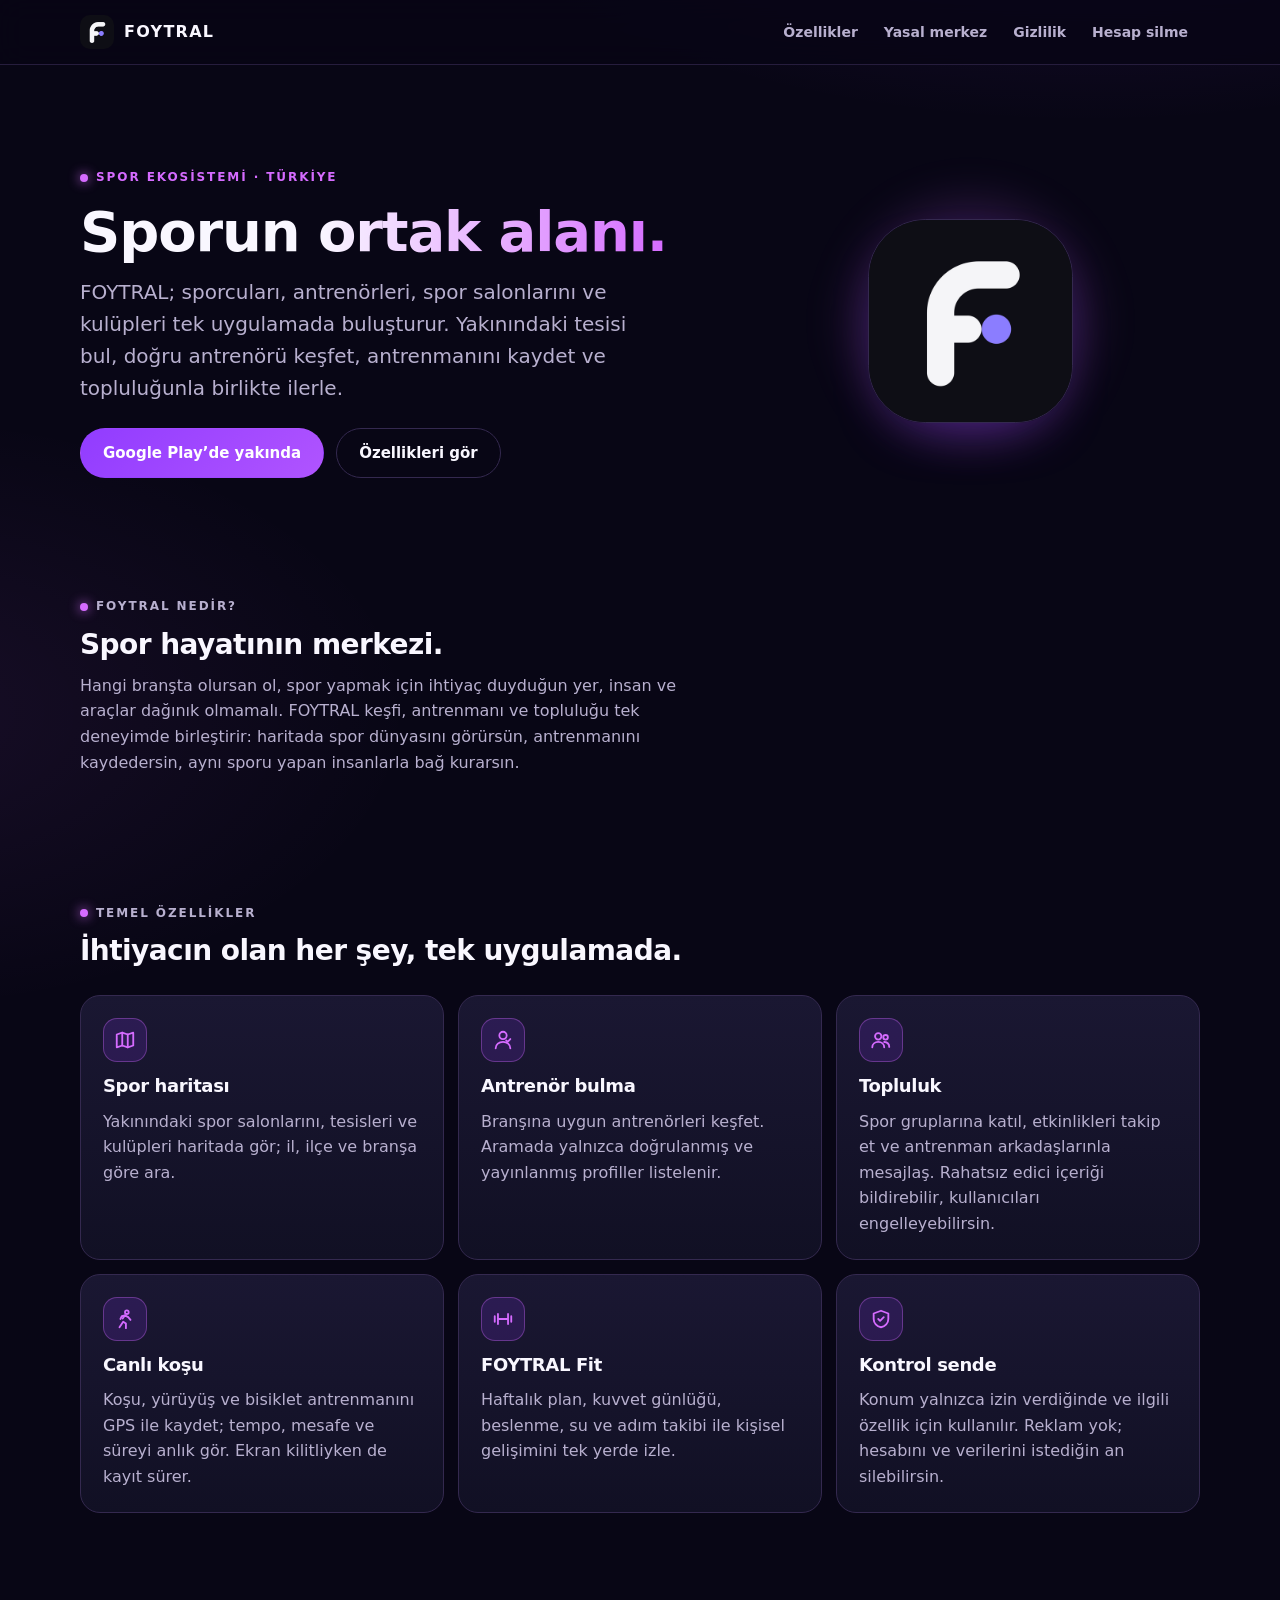
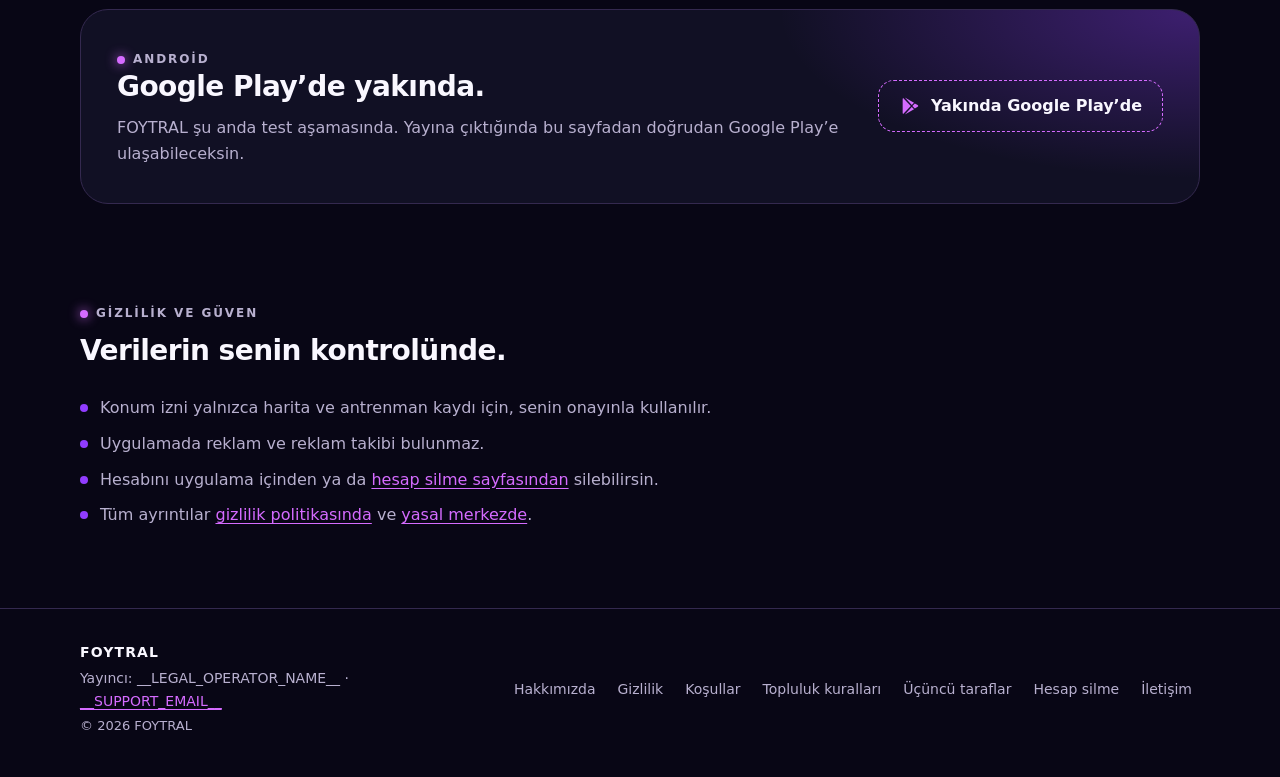
==== index.html @ 29a7f644 "Yeniden tasarim: ortak site.css (FOYTRAL paleti), tanitim ana sayfasi, 8 yasal sayfa yeni kabukta (i" ====
<!doctype html>
<html lang="tr">
<head>
<meta charset="utf-8">
<meta name="viewport" content="width=device-width,initial-scale=1">
<meta name="color-scheme" content="dark">
<meta name="theme-color" content="#080615">
<title>FOYTRAL · Sporun ortak alanı</title>
<meta name="description" content="FOYTRAL; spor salonlarını, antrenörleri, toplulukları ve antrenman takibini tek uygulamada buluşturan spor platformu. Google Play’de yakında.">
<link rel="icon" type="image/png" sizes="32x32" href="assets/favicon-32.png">
<link rel="icon" type="image/png" sizes="64x64" href="assets/favicon-64.png">
<link rel="apple-touch-icon" href="assets/apple-touch-icon.png">
<link rel="stylesheet" href="assets/site.css">
<meta property="og:title" content="FOYTRAL · Sporun ortak alanı">
<meta property="og:description" content="Salonunu bul, antrenörünü keşfet, topluluğunla birlikte ilerle.">
<meta property="og:image" content="assets/icon-512.png">
</head>
<body>
<a class="skip-link" href="#icerik">İçeriğe geç</a>
<header class="site-header">
  <div class="container">
    <a class="brand" href="index.html" aria-label="FOYTRAL ana sayfa"><img src="assets/icon-512.png" alt="" width="34" height="34">FOYTRAL</a>
    <nav class="site-nav" aria-label="Ana menü">
      <a class="nav-optional" href="index.html#ozellikler">Özellikler</a>
      <a href="public-legal/index.html">Yasal merkez</a>
      <a class="nav-optional" href="public-legal/privacy.html">Gizlilik</a>
      <a href="public-legal/delete-account.html">Hesap silme</a>
    </nav>
  </div>
</header>
<main id="icerik">
  <section class="hero">
    <div class="container hero-grid">
      <div>
        <p class="eyebrow reveal">Spor ekosistemi · Türkiye</p>
        <h1 class="reveal reveal-2">Sporun <span class="grad">ortak alanı.</span></h1>
        <p class="lead reveal reveal-2">FOYTRAL; sporcuları, antrenörleri, spor salonlarını ve kulüpleri tek uygulamada buluşturur. Yakınındaki tesisi bul, doğru antrenörü keşfet, antrenmanını kaydet ve topluluğunla birlikte ilerle.</p>
        <div class="hero-actions reveal reveal-3">
          <a class="btn btn-primary" href="#google-play">Google Play’de yakında</a>
          <a class="btn btn-ghost" href="#ozellikler">Özellikleri gör</a>
        </div>
      </div>
      <div class="hero-art" aria-hidden="true">
        <img src="assets/icon-512.png" alt="" width="512" height="512">
      </div>
    </div>
  </section>

  <section class="section" id="nedir" aria-labelledby="nedir-title">
    <div class="container"><div class="section-head">
      <p class="eyebrow">FOYTRAL nedir?</p>
      <h2 id="nedir-title">Spor hayatının merkezi.</h2>
      <p>Hangi branşta olursan ol, spor yapmak için ihtiyaç duyduğun yer, insan ve araçlar dağınık olmamalı. FOYTRAL keşfi, antrenmanı ve topluluğu tek deneyimde birleştirir: haritada spor dünyasını görürsün, antrenmanını kaydedersin, aynı sporu yapan insanlarla bağ kurarsın.</p>
    </div></div>
  </section>

  <section class="section" id="ozellikler" aria-labelledby="ozellikler-title">
    <div class="container">
      <div class="section-head">
        <p class="eyebrow">Temel özellikler</p>
        <h2 id="ozellikler-title">İhtiyacın olan her şey, tek uygulamada.</h2>
      </div>
      <div class="feature-grid">
      <article class="feature">
        <div class="feature-icon"><svg viewBox="0 0 24 24" fill="none" stroke="currentColor" stroke-width="2" stroke-linecap="round" stroke-linejoin="round" aria-hidden="true"><path d="M9 4 3 6v14l6-2 6 2 6-2V4l-6 2-6-2Z"/><path d="M9 4v14M15 6v14"/></svg></div>
        <h3>Spor haritası</h3>
        <p>Yakınındaki spor salonlarını, tesisleri ve kulüpleri haritada gör; il, ilçe ve branşa göre ara.</p>
      </article>
      <article class="feature">
        <div class="feature-icon"><svg viewBox="0 0 24 24" fill="none" stroke="currentColor" stroke-width="2" stroke-linecap="round" stroke-linejoin="round" aria-hidden="true"><circle cx="12" cy="7" r="4"/><path d="M4 21c0-4 3.6-7 8-7s8 3 8 7"/><path d="m15.5 12.5 1.5 1.5 3-3"/></svg></div>
        <h3>Antrenör bulma</h3>
        <p>Branşına uygun antrenörleri keşfet. Aramada yalnızca doğrulanmış ve yayınlanmış profiller listelenir.</p>
      </article>
      <article class="feature">
        <div class="feature-icon"><svg viewBox="0 0 24 24" fill="none" stroke="currentColor" stroke-width="2" stroke-linecap="round" stroke-linejoin="round" aria-hidden="true"><circle cx="9" cy="8" r="3.5"/><circle cx="17" cy="9" r="2.5"/><path d="M2.5 20c0-3.6 2.9-6 6.5-6s6.5 2.4 6.5 6"/><path d="M15.5 14.2c3 .2 5.5 2.2 5.5 5.3"/></svg></div>
        <h3>Topluluk</h3>
        <p>Spor gruplarına katıl, etkinlikleri takip et ve antrenman arkadaşlarınla mesajlaş. Rahatsız edici içeriği bildirebilir, kullanıcıları engelleyebilirsin.</p>
      </article>
      <article class="feature">
        <div class="feature-icon"><svg viewBox="0 0 24 24" fill="none" stroke="currentColor" stroke-width="2" stroke-linecap="round" stroke-linejoin="round" aria-hidden="true"><circle cx="14" cy="4.5" r="2"/><path d="m6 21 4-6 3 2v5"/><path d="M9.5 11.5 12 8l3.5 2 2.5 3"/><path d="m12 8-3.5 1L7 12"/></svg></div>
        <h3>Canlı koşu</h3>
        <p>Koşu, yürüyüş ve bisiklet antrenmanını GPS ile kaydet; tempo, mesafe ve süreyi anlık gör. Ekran kilitliyken de kayıt sürer.</p>
      </article>
      <article class="feature">
        <div class="feature-icon"><svg viewBox="0 0 24 24" fill="none" stroke="currentColor" stroke-width="2" stroke-linecap="round" stroke-linejoin="round" aria-hidden="true"><path d="M6.5 6.5v11M17.5 6.5v11M3 9v6M21 9v6M6.5 12h11"/></svg></div>
        <h3>FOYTRAL Fit</h3>
        <p>Haftalık plan, kuvvet günlüğü, beslenme, su ve adım takibi ile kişisel gelişimini tek yerde izle.</p>
      </article>
      <article class="feature">
        <div class="feature-icon"><svg viewBox="0 0 24 24" fill="none" stroke="currentColor" stroke-width="2" stroke-linecap="round" stroke-linejoin="round" aria-hidden="true"><path d="M12 3 4 6v6c0 4.5 3.4 8.3 8 9 4.6-.7 8-4.5 8-9V6l-8-3Z"/><path d="m9 12 2 2 4-4"/></svg></div>
        <h3>Kontrol sende</h3>
        <p>Konum yalnızca izin verdiğinde ve ilgili özellik için kullanılır. Reklam yok; hesabını ve verilerini istediğin an silebilirsin.</p>
      </article>
      </div>
    </div>
  </section>

  <section class="section" id="google-play" aria-labelledby="play-title">
    <div class="container">
      <div class="play-box">
        <div>
          <p class="eyebrow">Android</p>
          <h2 id="play-title">Google Play’de yakında.</h2>
          <p>FOYTRAL şu anda test aşamasında. Yayına çıktığında bu sayfadan doğrudan Google Play’e ulaşabileceksin.</p>
        </div>
        <span class="soon-pill" role="note"><svg viewBox="0 0 24 24" fill="currentColor" aria-hidden="true"><path d="M4.5 3.3c-.3.3-.5.7-.5 1.2v15c0 .5.2.9.5 1.2l8.4-8.7L4.5 3.3Zm9.4 9.7 2.5 2.6-10 5.7 7.5-8.3Zm0-2L6.4 2.7l10 5.7-2.5 2.6Zm3.4 3.6-2.7-2.6 2.7-2.8 3 1.7c.9.5.9 1.5 0 2l-3 1.7Z"/></svg> Yakında Google Play’de</span>
      </div>
    </div>
  </section>

  <section class="section" id="guven" aria-labelledby="guven-title">
    <div class="container">
      <div class="section-head">
        <p class="eyebrow">Gizlilik ve güven</p>
        <h2 id="guven-title">Verilerin senin kontrolünde.</h2>
      </div>
      <ul class="trust-list">
        <li>Konum izni yalnızca harita ve antrenman kaydı için, senin onayınla kullanılır.</li>
        <li>Uygulamada reklam ve reklam takibi bulunmaz.</li>
        <li>Hesabını uygulama içinden ya da <a href="public-legal/delete-account.html">hesap silme sayfasından</a> silebilirsin.</li>
        <li>Tüm ayrıntılar <a href="public-legal/privacy.html">gizlilik politikasında</a> ve <a href="public-legal/index.html">yasal merkezde</a>.</li>
      </ul>
    </div>
  </section>
</main>
<footer class="site-footer">
  <div class="container">
    <div class="footer-brand">
      <strong>FOYTRAL</strong>
      <span>Yayıncı: __LEGAL_OPERATOR_NAME__ · <a href="mailto:__SUPPORT_EMAIL__">__SUPPORT_EMAIL__</a></span>
      <span class="small">© 2026 FOYTRAL</span>
    </div>
    <nav class="footer-links" aria-label="Yasal bağlantılar">
      <a href="public-legal/about.html">Hakkımızda</a>
      <a href="public-legal/privacy.html">Gizlilik</a>
      <a href="public-legal/terms.html">Koşullar</a>
      <a href="public-legal/community.html">Topluluk kuralları</a>
      <a href="public-legal/third-party.html">Üçüncü taraflar</a>
      <a href="public-legal/delete-account.html">Hesap silme</a>
      <a href="public-legal/contact.html">İletişim</a>
    </nav>
  </div>
</footer>
</body>
</html>
---- assets/site.css ----
/* FOYTRAL web — tek ortak stil dosyası (mobil öncelikli).
   Palet: zemin #080615 · yüzey #111024 / #1A1732 · kenarlık #34294F
          ana mor #913CFF · lila vurgu #D56BFF · metin #F9F7FF / #B8B0CF
   Kırmızı ve turuncu vurgu kullanılmaz. */

:root {
  --bg: #080615;
  --surface: #111024;
  --surface-2: #1A1732;
  --border: #34294F;
  --primary: #913CFF;
  --accent: #D56BFF;
  --text: #F9F7FF;
  --muted: #B8B0CF;
  --ok: #7BE0B6;
  --err: #F4A8D8;
  --radius: 20px;
  --radius-sm: 14px;
  --shadow: 0 24px 60px -28px rgba(145, 60, 255, 0.45);
  --font: "Inter", system-ui, -apple-system, "Segoe UI", Roboto, "Helvetica Neue", Arial, sans-serif;
  color-scheme: dark;
}

*,
*::before,
*::after { box-sizing: border-box; }

html { -webkit-text-size-adjust: 100%; scroll-behavior: smooth; }

body {
  margin: 0;
  min-height: 100vh;
  background:
    radial-gradient(1200px 600px at 85% -10%, rgba(145, 60, 255, 0.18), transparent 60%),
    radial-gradient(900px 500px at -10% 30%, rgba(213, 107, 255, 0.08), transparent 60%),
    var(--bg);
  color: var(--text);
  font-family: var(--font);
  font-size: 16px;
  line-height: 1.6;
  -webkit-font-smoothing: antialiased;
}

img, svg { display: block; max-width: 100%; }

a { color: var(--accent); text-underline-offset: 3px; }
a:hover { color: #E9A6FF; }
a:focus-visible,
button:focus-visible,
input:focus-visible {
  outline: 2px solid var(--accent);
  outline-offset: 3px;
  border-radius: 8px;
}

h1, h2, h3 { line-height: 1.15; letter-spacing: -0.02em; margin: 0 0 12px; }
h1 { font-size: clamp(32px, 7vw, 56px); font-weight: 800; }
h2 { font-size: clamp(20px, 3.4vw, 28px); font-weight: 750; }
h3 { font-size: 18px; font-weight: 700; }
p { margin: 0 0 12px; }
code { font-size: 0.9em; color: var(--accent); background: rgba(213, 107, 255, 0.08); padding: 1px 6px; border-radius: 6px; }

.skip-link {
  position: absolute; left: 12px; top: -48px; z-index: 50;
  padding: 10px 14px; border-radius: 10px; background: var(--primary); color: #fff; text-decoration: none;
}
.skip-link:focus { top: 12px; }

.container { width: min(1120px, 100% - 40px); margin-inline: auto; }

/* Header */
.site-header {
  position: sticky; top: 0; z-index: 20;
  background: rgba(8, 6, 21, 0.82);
  backdrop-filter: blur(14px);
  -webkit-backdrop-filter: blur(14px);
  border-bottom: 1px solid rgba(52, 41, 79, 0.7);
}
.site-header .container { display: flex; align-items: center; justify-content: space-between; gap: 16px; min-height: 64px; }
.brand { display: inline-flex; align-items: center; gap: 10px; color: var(--text); text-decoration: none; font-weight: 800; letter-spacing: 0.08em; }
.brand img { width: 34px; height: 34px; border-radius: 10px; }
.site-nav { display: flex; gap: 2px; flex-wrap: nowrap; justify-content: flex-end; }
.site-nav a {
  color: var(--muted); text-decoration: none; font-size: 14px; font-weight: 600;
  padding: 10px 12px; min-height: 44px; display: inline-flex; align-items: center; border-radius: 12px;
}
.site-nav a:hover,
.site-nav a[aria-current="page"] { color: var(--text); background: var(--surface); }
@media (max-width: 640px) {
  .site-nav .nav-optional { display: none; }
  .site-nav a { padding: 10px 9px; font-size: 13px; white-space: nowrap; }
  .brand { font-size: 15px; }
}

/* Buttons */
.btn {
  display: inline-flex; align-items: center; justify-content: center; gap: 8px;
  min-height: 48px; padding: 12px 22px; border-radius: 999px;
  font-weight: 750; font-size: 15px; text-decoration: none; border: 1px solid transparent;
}
.btn-primary { background: linear-gradient(135deg, var(--primary), #B054FF); color: #fff; box-shadow: var(--shadow); }
.btn-primary:hover { color: #fff; filter: brightness(1.08); }
.btn-ghost { background: transparent; color: var(--text); border-color: var(--border); }
.btn-ghost:hover { color: var(--text); background: var(--surface); }
.btn[aria-disabled="true"] { cursor: default; }

/* Home */
.hero { padding: 56px 0 40px; }
.hero-grid { display: grid; gap: 40px; align-items: center; }
.eyebrow {
  display: inline-flex; align-items: center; gap: 8px;
  color: var(--accent); font-size: 12px; font-weight: 800; letter-spacing: 0.16em; text-transform: uppercase;
}
.eyebrow::before { content: ""; width: 8px; height: 8px; border-radius: 99px; background: var(--accent); box-shadow: 0 0 12px var(--accent); }
.lead { color: var(--muted); font-size: clamp(17px, 2.4vw, 20px); max-width: 560px; }
.hero h1 .grad { background: linear-gradient(90deg, var(--text), var(--accent)); -webkit-background-clip: text; background-clip: text; color: transparent; }
.hero-actions { display: flex; flex-wrap: wrap; gap: 12px; margin-top: 24px; }
.hero-art {
  position: relative; justify-self: center; width: min(320px, 80vw); aspect-ratio: 1;
  display: grid; place-items: center;
}
.hero-art::before {
  content: ""; position: absolute; inset: 6%; border-radius: 50%;
  background: radial-gradient(circle, rgba(145, 60, 255, 0.55), rgba(213, 107, 255, 0.12) 55%, transparent 70%);
  filter: blur(18px);
}
.hero-art img { position: relative; width: 64%; height: auto; aspect-ratio: 1; object-fit: contain; border-radius: 28%; border: 1px solid var(--border); box-shadow: var(--shadow); }
@media (min-width: 880px) {
  .hero { padding: 96px 0 64px; }
  .hero-grid { grid-template-columns: 1.15fr 0.85fr; }
}

.section { padding: 48px 0; }
.section-head { max-width: 640px; margin-bottom: 28px; }
.section-head p { color: var(--muted); }

.feature-grid { display: grid; gap: 14px; }
@media (min-width: 640px) { .feature-grid { grid-template-columns: repeat(2, 1fr); } }
@media (min-width: 980px) { .feature-grid { grid-template-columns: repeat(3, 1fr); } }
.feature {
  padding: 22px; border-radius: var(--radius);
  background: linear-gradient(180deg, var(--surface-2), var(--surface));
  border: 1px solid var(--border);
}
.feature-icon {
  width: 44px; height: 44px; border-radius: 14px; display: grid; place-items: center; margin-bottom: 14px;
  background: rgba(145, 60, 255, 0.16); color: var(--accent); border: 1px solid rgba(213, 107, 255, 0.35);
}
.feature-icon svg { width: 22px; height: 22px; }
.feature p { color: var(--muted); margin: 0; }

.play-box {
  display: grid; gap: 18px; align-items: center; padding: 28px; border-radius: 28px;
  background: radial-gradient(600px 240px at 100% 0%, rgba(145, 60, 255, 0.35), transparent 70%), var(--surface);
  border: 1px solid var(--border);
}
@media (min-width: 760px) { .play-box { grid-template-columns: 1fr auto; padding: 36px; } }
.play-box p { color: var(--muted); margin: 0; }
.soon-pill {
  display: inline-flex; align-items: center; gap: 10px; min-height: 52px; padding: 10px 20px;
  border-radius: 16px; border: 1px dashed var(--accent); color: var(--text); font-weight: 750;
}
.soon-pill svg { width: 22px; height: 22px; color: var(--accent); }

.trust-list { display: grid; gap: 10px; padding: 0; margin: 0; list-style: none; }
.trust-list li { position: relative; padding-left: 20px; color: var(--muted); }
.trust-list li::before { content: ""; position: absolute; left: 0; top: 9px; width: 8px; height: 8px; border-radius: 99px; background: var(--primary); }

/* Legal pages (içerik sınıfları korunur: card, muted, accent, badge, tag, grid, small, eyebrow, field, ok, err, wrap, secondary) */
.legal-main { width: min(820px, 100% - 32px); margin: 0 auto; padding: 40px 0 72px; }
.legal-main h1 { font-size: clamp(30px, 6vw, 44px); }
.legal-main h2 { font-size: 20px; margin-top: 0; }
.legal-main .card,
.legal-main main .card {
  margin-top: 14px; padding: 20px; border-radius: var(--radius);
  background: var(--surface); border: 1px solid var(--border);
}
.legal-main .card + .card { margin-top: 12px; }
.muted { color: var(--muted); line-height: 1.75; }
.small { font-size: 13px; }
.accent { color: var(--accent); }
.badge,
.tag {
  display: inline-block; margin-bottom: 14px; padding: 6px 12px; border-radius: 999px;
  border: 1px solid var(--border); background: var(--surface-2); color: var(--accent);
  font-size: 12px; font-weight: 800; letter-spacing: 0.08em;
}
.grid { display: grid; gap: 12px; }
@media (min-width: 620px) { .grid { grid-template-columns: 1fr 1fr; } }
.legal-main ul { padding-left: 20px; }
.legal-main li { margin: 8px 0; }
.legal-main > a,
.legal-main a.back { display: inline-flex; min-height: 44px; align-items: center; margin-top: 18px; font-weight: 650; }

/* Hesap silme formu */
.wrap { display: grid; gap: 14px; }
.wrap .card { margin-top: 0; }
.field { margin-top: 16px; }
label { display: block; font-size: 13px; font-weight: 750; }
input {
  width: 100%; margin-top: 8px; padding: 14px; min-height: 48px;
  background: var(--bg); color: var(--text); border: 1px solid var(--border); border-radius: var(--radius-sm); font: inherit;
}
input::placeholder { color: #7E7699; }
button {
  width: 100%; margin-top: 14px; min-height: 48px; padding: 14px; border: 0; border-radius: var(--radius-sm);
  background: linear-gradient(135deg, var(--primary), #B054FF); color: #fff; font: inherit; font-weight: 800; cursor: pointer;
}
button.secondary { background: var(--surface-2); border: 1px solid var(--accent); color: var(--text); }
button:disabled { opacity: 0.5; cursor: default; }
.ok { color: var(--ok); }
.err { color: var(--err); }

/* Footer */
.site-footer { border-top: 1px solid var(--border); margin-top: 32px; padding: 32px 0 40px; color: var(--muted); font-size: 14px; }
.site-footer .container { display: grid; gap: 16px; }
@media (min-width: 760px) { .site-footer .container { grid-template-columns: 1fr auto; align-items: center; } }
.footer-links { display: flex; flex-wrap: wrap; gap: 4px 6px; }
.footer-links a { color: var(--muted); text-decoration: none; padding: 8px 8px; min-height: 40px; display: inline-flex; align-items: center; border-radius: 10px; }
.footer-links a:hover { color: var(--text); background: var(--surface); }
.footer-brand { display: grid; gap: 4px; }
.footer-brand strong { color: var(--text); letter-spacing: 0.08em; }

@media (prefers-reduced-motion: no-preference) {
  .reveal { animation: rise 0.6s cubic-bezier(0.22, 1, 0.36, 1) both; }
  .reveal-2 { animation-delay: 80ms; }
  .reveal-3 { animation-delay: 160ms; }
  @keyframes rise { from { opacity: 0; transform: translateY(10px); } to { opacity: 1; transform: none; } }
}
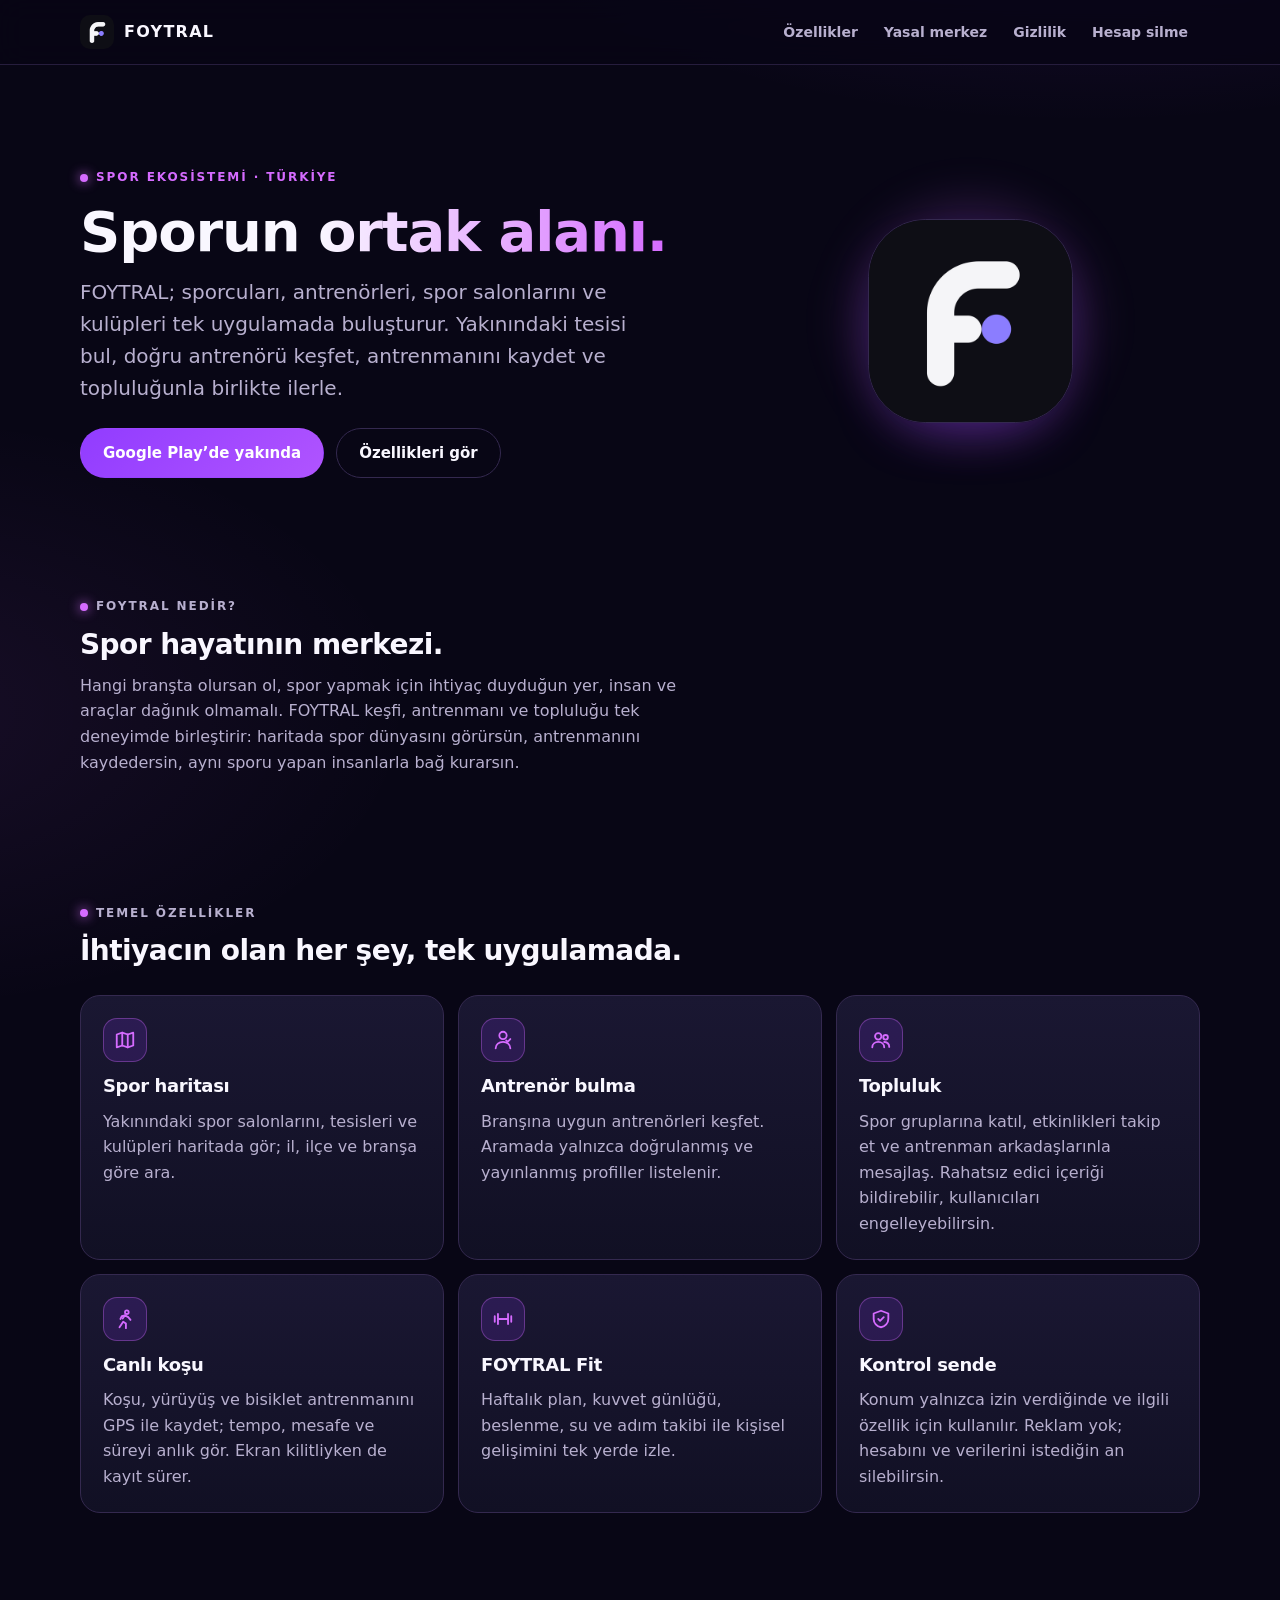
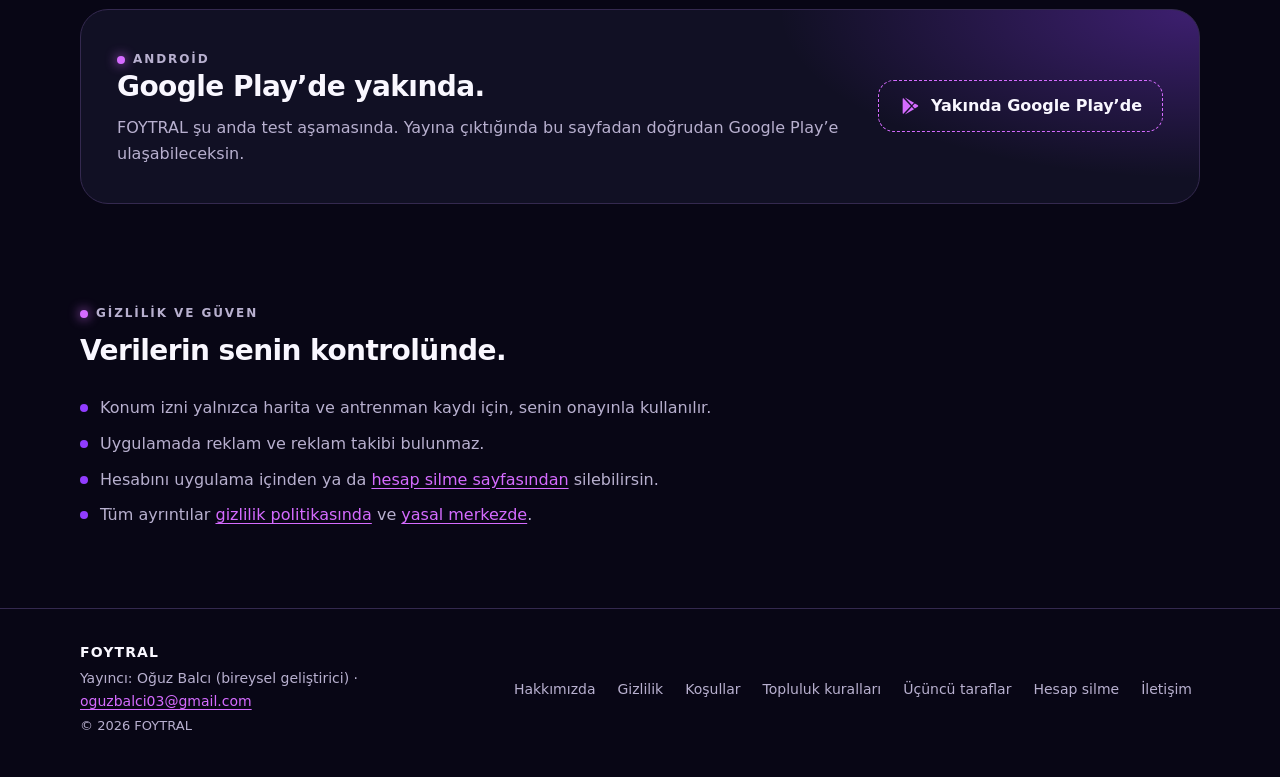
==== commit 08e44557: "FOYTRAL web dist yayini (foytral.com)" ====
--- a/index.html
+++ b/index.html
@@ -127,7 +127,7 @@
   <div class="container">
     <div class="footer-brand">
       <strong>FOYTRAL</strong>
-      <span>Yayıncı: __LEGAL_OPERATOR_NAME__ · <a href="mailto:__SUPPORT_EMAIL__">__SUPPORT_EMAIL__</a></span>
+      <span>Yayıncı: Oğuz Balcı (bireysel geliştirici) · <a href="mailto:oguzbalci03@gmail.com">oguzbalci03@gmail.com</a></span>
       <span class="small">© 2026 FOYTRAL</span>
     </div>
     <nav class="footer-links" aria-label="Yasal bağlantılar">
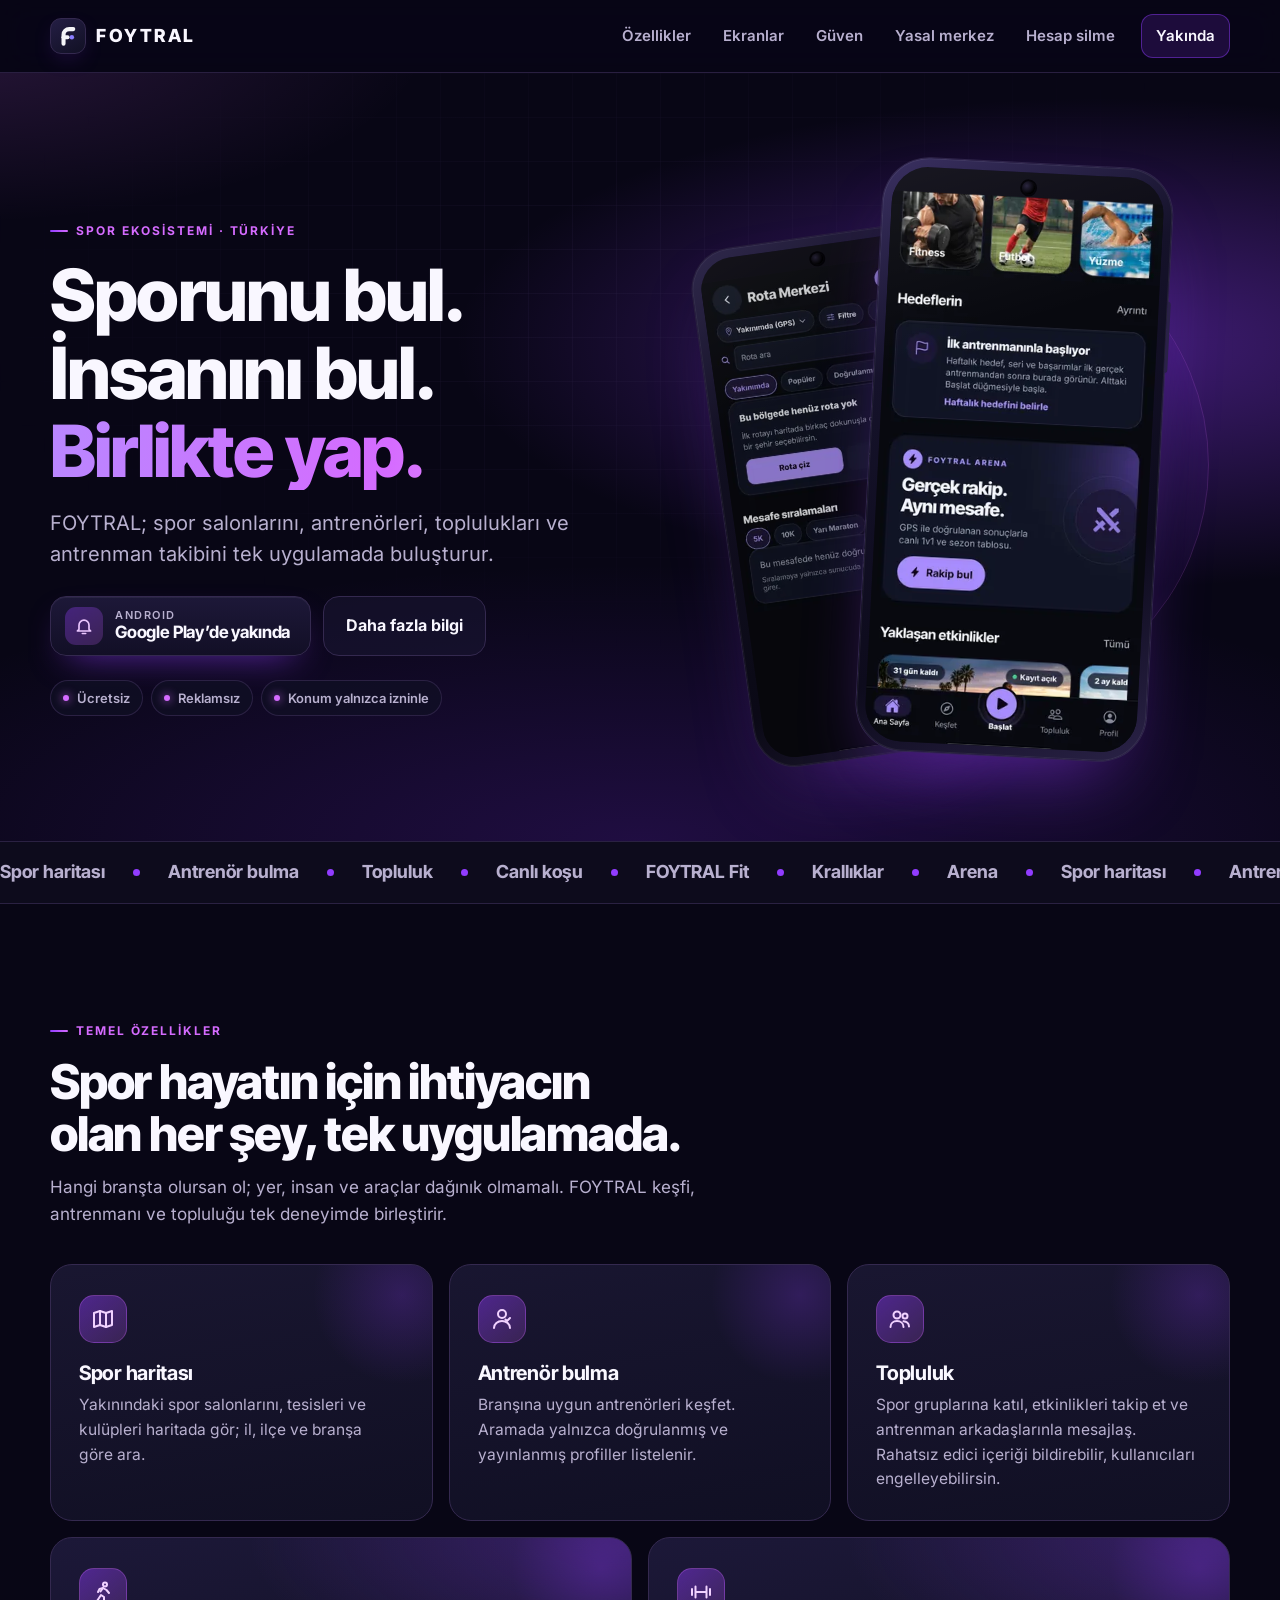
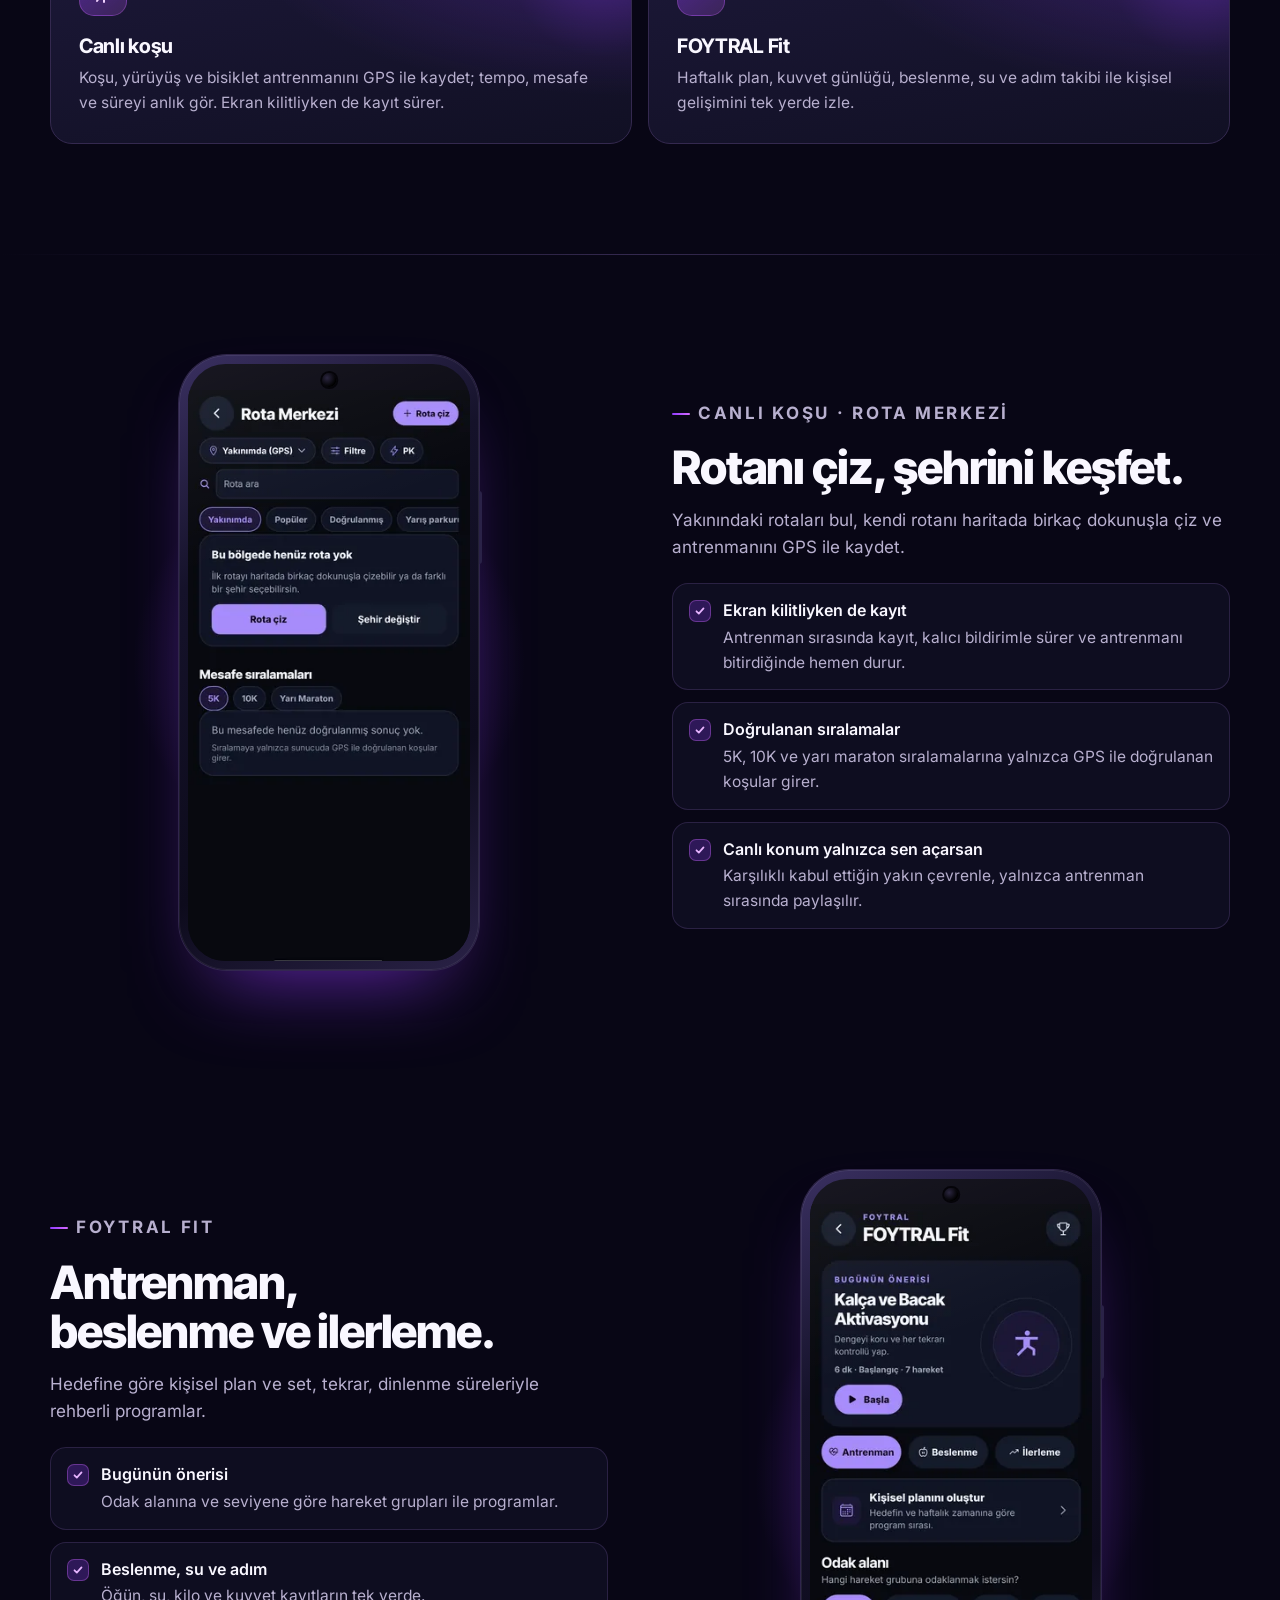
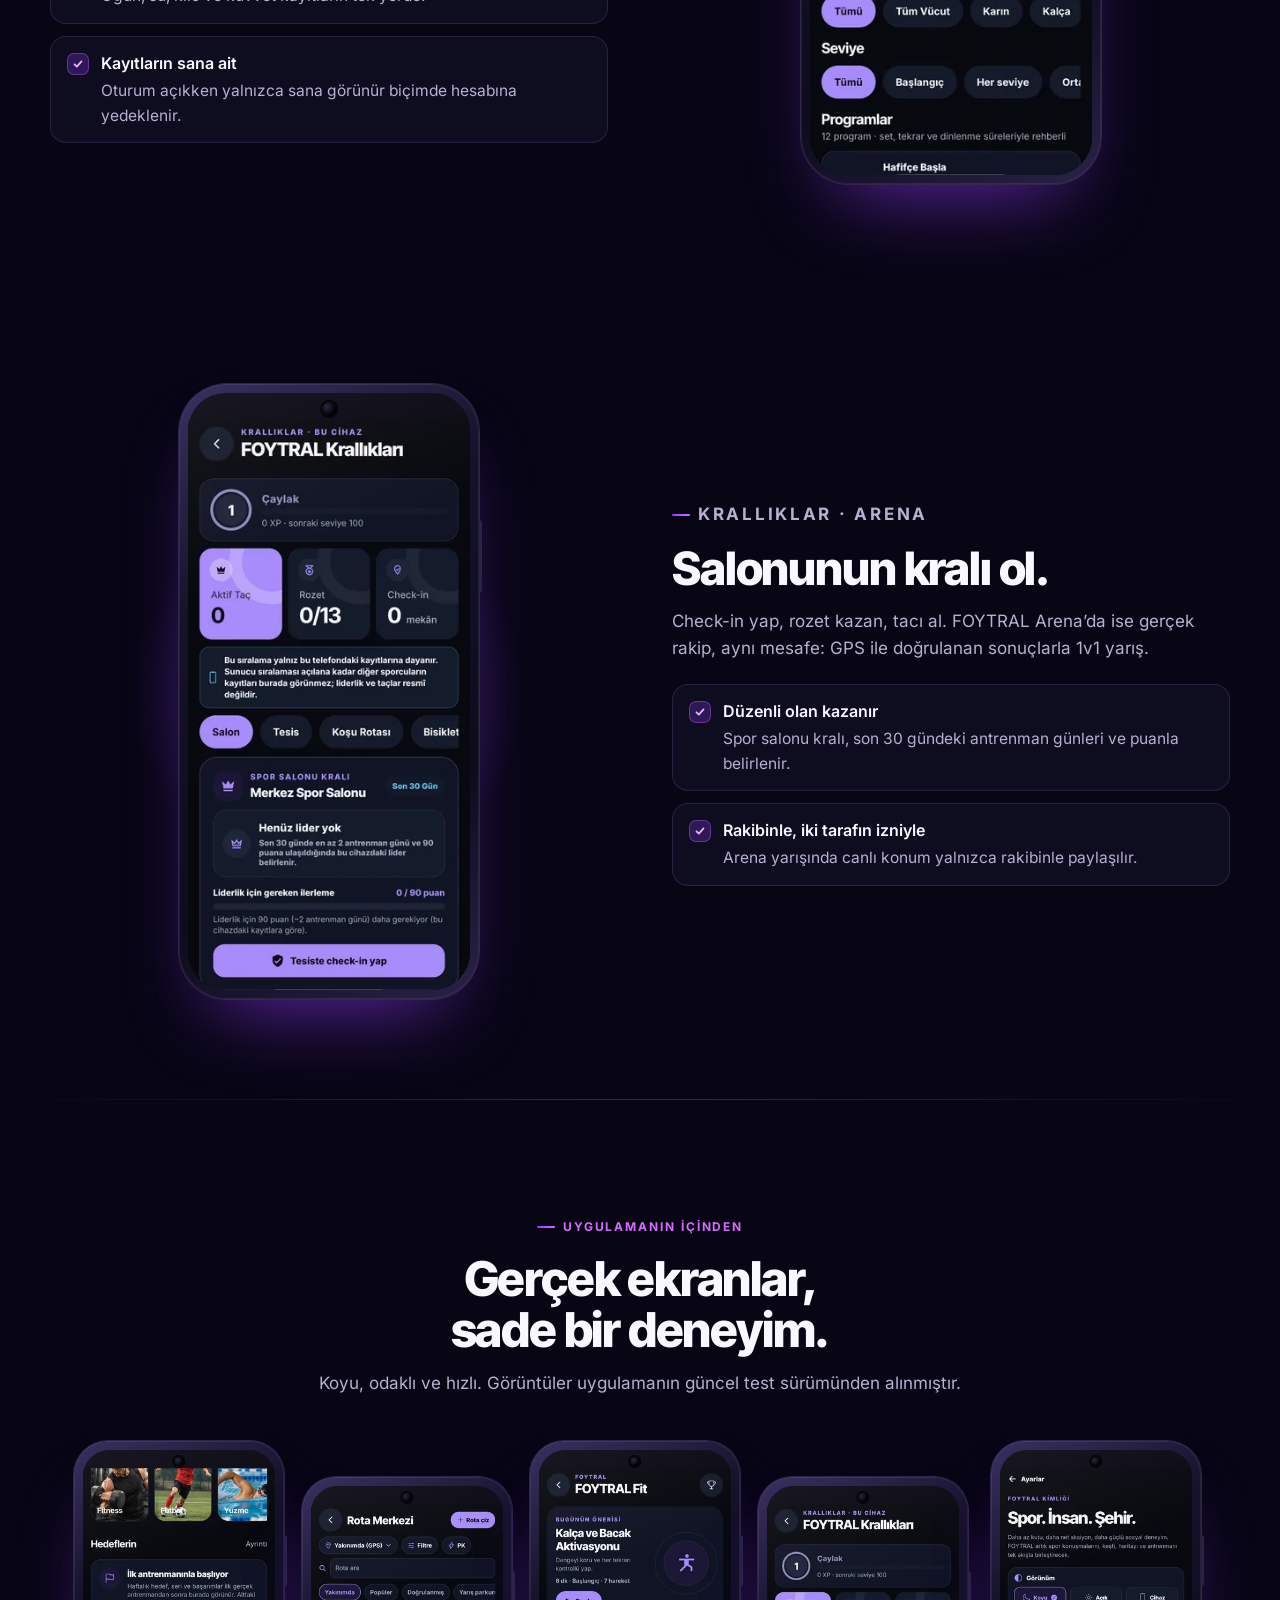
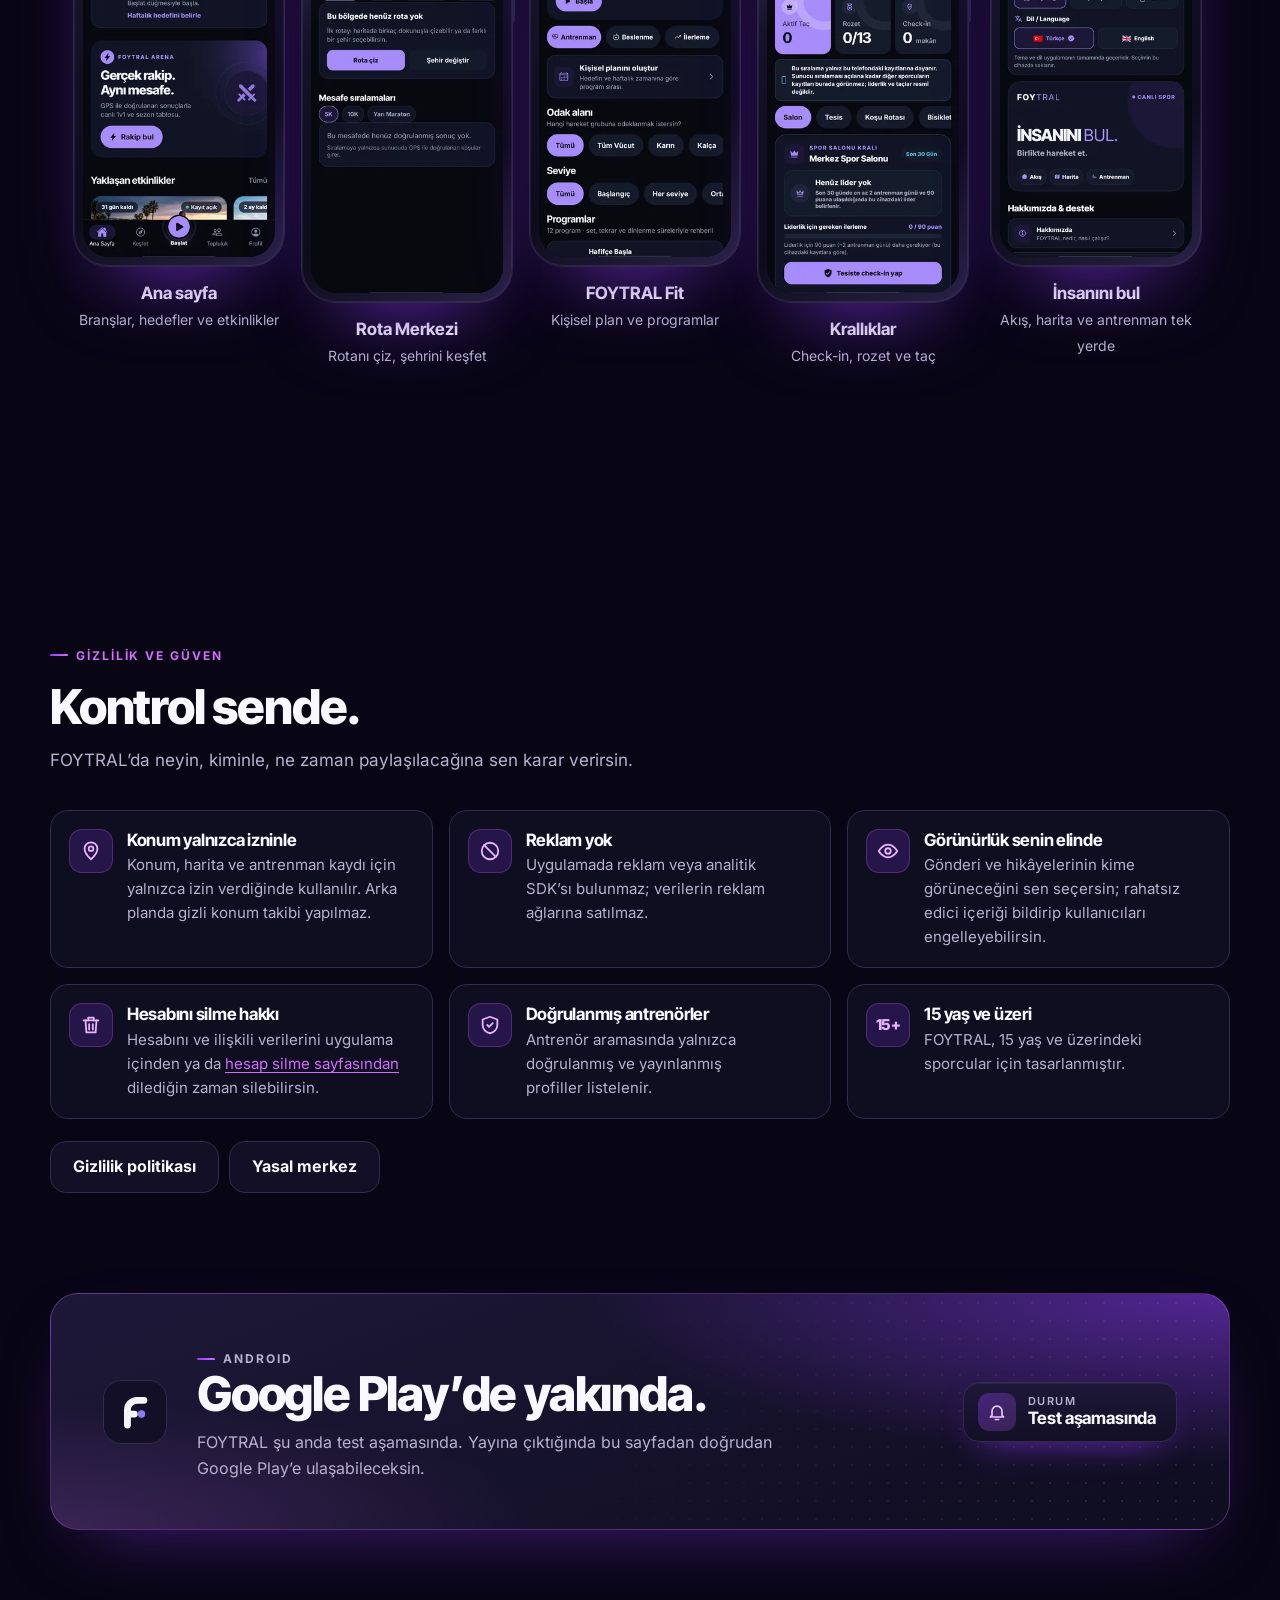
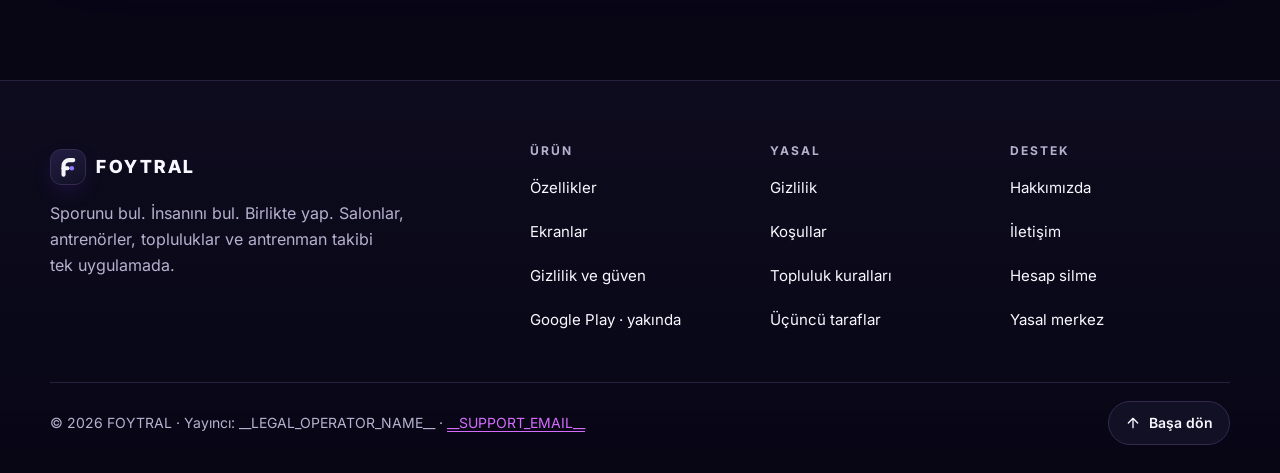
==== commit 9530c9ab: "Web: sifirdan mobil oncelikli yeniden tasarim; hatali Actions is akisi kaldirildi (yayin gh-pages da" ====
--- a/index.html
+++ b/index.html
@@ -2,143 +2,280 @@
 <html lang="tr">
 <head>
 <meta charset="utf-8">
-<meta name="viewport" content="width=device-width,initial-scale=1">
+<meta name="viewport" content="width=device-width,initial-scale=1,viewport-fit=cover">
 <meta name="color-scheme" content="dark">
 <meta name="theme-color" content="#080615">
-<title>FOYTRAL · Sporun ortak alanı</title>
+<title>FOYTRAL · Sporunu bul. İnsanını bul. Birlikte yap.</title>
 <meta name="description" content="FOYTRAL; spor salonlarını, antrenörleri, toplulukları ve antrenman takibini tek uygulamada buluşturan spor platformu. Google Play’de yakında.">
+<link rel="canonical" href="https://foytral.com/">
+<meta property="og:type" content="website">
+<meta property="og:site_name" content="FOYTRAL">
+<meta property="og:locale" content="tr_TR">
+<meta property="og:title" content="FOYTRAL · Sporunu bul. İnsanını bul. Birlikte yap.">
+<meta property="og:description" content="FOYTRAL; spor salonlarını, antrenörleri, toplulukları ve antrenman takibini tek uygulamada buluşturan spor platformu. Google Play’de yakında.">
+<meta property="og:url" content="https://foytral.com/">
+<meta property="og:image" content="https://foytral.com/assets/og-image.jpg">
+<meta property="og:image:width" content="1200">
+<meta property="og:image:height" content="630">
+<meta property="og:image:alt" content="FOYTRAL — Sporunu bul. Ekibini bul. Uygulama ekranlarıyla tanıtım görseli.">
+<meta name="twitter:card" content="summary_large_image">
+<meta name="twitter:title" content="FOYTRAL · Sporunu bul. İnsanını bul. Birlikte yap.">
+<meta name="twitter:description" content="FOYTRAL; spor salonlarını, antrenörleri, toplulukları ve antrenman takibini tek uygulamada buluşturan spor platformu. Google Play’de yakında.">
+<meta name="twitter:image" content="https://foytral.com/assets/og-image.jpg">
+<link rel="icon" type="image/svg+xml" href="assets/icon.svg">
 <link rel="icon" type="image/png" sizes="32x32" href="assets/favicon-32.png">
 <link rel="icon" type="image/png" sizes="64x64" href="assets/favicon-64.png">
 <link rel="apple-touch-icon" href="assets/apple-touch-icon.png">
+<link rel="preload" href="assets/fonts/inter-400.woff2" as="font" type="font/woff2" crossorigin>
+<link rel="preload" href="assets/fonts/intertight-800.woff2" as="font" type="font/woff2" crossorigin>
 <link rel="stylesheet" href="assets/site.css">
-<meta property="og:title" content="FOYTRAL · Sporun ortak alanı">
-<meta property="og:description" content="Salonunu bul, antrenörünü keşfet, topluluğunla birlikte ilerle.">
-<meta property="og:image" content="assets/icon-512.png">
+<script src="assets/site.js" defer></script>
+<link rel="preload" as="image" type="image/webp" href="assets/img/ekran-ana-sayfa-640.webp" imagesrcset="assets/img/ekran-ana-sayfa-320.webp 320w, assets/img/ekran-ana-sayfa-640.webp 640w" imagesizes="(min-width: 900px) 290px, 60vw">
 </head>
-<body>
+<body id="top">
 <a class="skip-link" href="#icerik">İçeriğe geç</a>
 <header class="site-header">
-  <div class="container">
-    <a class="brand" href="index.html" aria-label="FOYTRAL ana sayfa"><img src="assets/icon-512.png" alt="" width="34" height="34">FOYTRAL</a>
-    <nav class="site-nav" aria-label="Ana menü">
-      <a class="nav-optional" href="index.html#ozellikler">Özellikler</a>
+  <div class="container header-row">
+    <a class="brand" href="index.html" aria-label="FOYTRAL ana sayfa"><span class="brand-mark"><img src="assets/foytral-mark.svg" alt="" width="26" height="26"></span><span>FOYTRAL</span></a>
+    <nav class="nav-desktop" aria-label="Ana menü">
+      <a href="index.html#ozellikler">Özellikler</a>
+      <a href="index.html#ekranlar">Ekranlar</a>
+      <a href="index.html#guven">Güven</a>
       <a href="public-legal/index.html">Yasal merkez</a>
-      <a class="nav-optional" href="public-legal/privacy.html">Gizlilik</a>
       <a href="public-legal/delete-account.html">Hesap silme</a>
+      <a class="nav-cta" href="index.html#google-play">Yakında</a>
     </nav>
+    <details class="nav-mobile">
+      <summary aria-label="Menü"><span class="burger" aria-hidden="true"><span></span></span></summary>
+      <nav class="nav-panel" aria-label="Mobil menü">
+        <a href="index.html#ozellikler">Özellikler</a>
+        <a href="index.html#ekranlar">Ekranlar</a>
+        <a href="index.html#guven">Gizlilik ve güven</a>
+        <a href="public-legal/index.html">Yasal merkez</a>
+        <a href="public-legal/privacy.html">Gizlilik politikası</a>
+        <a href="public-legal/delete-account.html">Hesap silme</a>
+        <a href="public-legal/contact.html">İletişim</a>
+        <a class="nav-panel-cta" href="index.html#google-play">Google Play · yakında</a>
+      </nav>
+    </details>
   </div>
 </header>
 <main id="icerik">
-  <section class="hero">
+  <section class="hero" aria-labelledby="hero-title">
     <div class="container hero-grid">
-      <div>
-        <p class="eyebrow reveal">Spor ekosistemi · Türkiye</p>
-        <h1 class="reveal reveal-2">Sporun <span class="grad">ortak alanı.</span></h1>
-        <p class="lead reveal reveal-2">FOYTRAL; sporcuları, antrenörleri, spor salonlarını ve kulüpleri tek uygulamada buluşturur. Yakınındaki tesisi bul, doğru antrenörü keşfet, antrenmanını kaydet ve topluluğunla birlikte ilerle.</p>
-        <div class="hero-actions reveal reveal-3">
-          <a class="btn btn-primary" href="#google-play">Google Play’de yakında</a>
-          <a class="btn btn-ghost" href="#ozellikler">Özellikleri gör</a>
+      <div class="hero-copy">
+        <p class="eyebrow hero-in">Spor ekosistemi · Türkiye</p>
+        <h1 id="hero-title" class="hero-in hero-in-2"><span class="line">Sporunu bul.</span> <span class="line">İnsanını bul.</span> <span class="line grad">Birlikte yap.</span></h1>
+        <p class="lead hero-in hero-in-3">FOYTRAL; spor salonlarını, antrenörleri, toplulukları ve antrenman takibini tek uygulamada buluşturur.</p>
+        <div class="hero-actions hero-in hero-in-4">
+          <a class="soon-badge" href="#google-play"><span class="soon-badge-icon"><svg viewBox="0 0 24 24" fill="none" stroke="currentColor" stroke-width="2" stroke-linecap="round" stroke-linejoin="round" aria-hidden="true"><path d="M6 16V11a6 6 0 1 1 12 0v5l2 2H4l2-2Z"/><path d="M10 21h4"/></svg></span><span class="soon-badge-text"><small lang="en">Android</small><span>Google Play’de yakında</span></span></a>
+          <a class="btn btn-ghost" href="#ozellikler">Daha fazla bilgi</a>
         </div>
-      </div>
-      <div class="hero-art" aria-hidden="true">
-        <img src="assets/icon-512.png" alt="" width="512" height="512">
-      </div>
-    </div>
-  </section>
-
-  <section class="section" id="nedir" aria-labelledby="nedir-title">
-    <div class="container"><div class="section-head">
-      <p class="eyebrow">FOYTRAL nedir?</p>
-      <h2 id="nedir-title">Spor hayatının merkezi.</h2>
-      <p>Hangi branşta olursan ol, spor yapmak için ihtiyaç duyduğun yer, insan ve araçlar dağınık olmamalı. FOYTRAL keşfi, antrenmanı ve topluluğu tek deneyimde birleştirir: haritada spor dünyasını görürsün, antrenmanını kaydedersin, aynı sporu yapan insanlarla bağ kurarsın.</p>
-    </div></div>
-  </section>
+        <ul class="hero-facts hero-in hero-in-4" aria-label="Kısaca FOYTRAL">
+          <li>Ücretsiz</li>
+          <li>Reklamsız</li>
+          <li>Konum yalnızca izninle</li>
+        </ul>
+      </div>
+      <div class="hero-stage hero-in hero-in-3">
+        <span class="ring" aria-hidden="true"></span>
+        <span class="glow" aria-hidden="true"></span>
+        <div class="phone phone-back"><div class="phone-screen"><img src="assets/img/ekran-rota-320.webp" srcset="assets/img/ekran-rota-320.webp 320w, assets/img/ekran-rota-640.webp 640w" sizes="(min-width: 900px) 256px, 53vw" width="320" height="648" alt="Rota Merkezi ekranı: yakındaki rotalar, filtreler, Rota çiz düğmesi ve mesafe sıralamaları" fetchpriority="high"></div></div>
+        <div class="phone phone-front"><div class="phone-screen"><img src="assets/img/ekran-ana-sayfa-320.webp" srcset="assets/img/ekran-ana-sayfa-320.webp 320w, assets/img/ekran-ana-sayfa-640.webp 640w" sizes="(min-width: 900px) 290px, 60vw" width="320" height="648" alt="FOYTRAL ana sayfa ekranı: spor branşları, haftalık hedefler, FOYTRAL Arena kartı ve yaklaşan etkinlikler" fetchpriority="high"></div></div>
+      </div>
+    </div>
+  </section>
+
+  <div class="ticker" aria-hidden="true">
+    <div class="ticker-track">
+      <span>Spor haritası</span><span>Antrenör bulma</span><span>Topluluk</span><span>Canlı koşu</span><span>FOYTRAL Fit</span><span>Krallıklar</span><span>Arena</span>
+      <span>Spor haritası</span><span>Antrenör bulma</span><span>Topluluk</span><span>Canlı koşu</span><span>FOYTRAL Fit</span><span>Krallıklar</span><span>Arena</span>
+    </div>
+  </div>
 
   <section class="section" id="ozellikler" aria-labelledby="ozellikler-title">
     <div class="container">
-      <div class="section-head">
+      <div class="section-head reveal">
         <p class="eyebrow">Temel özellikler</p>
-        <h2 id="ozellikler-title">İhtiyacın olan her şey, tek uygulamada.</h2>
+        <h2 id="ozellikler-title">Spor hayatın için ihtiyacın olan her şey, tek uygulamada.</h2>
+        <p>Hangi branşta olursan ol; yer, insan ve araçlar dağınık olmamalı. FOYTRAL keşfi, antrenmanı ve topluluğu tek deneyimde birleştirir.</p>
       </div>
       <div class="feature-grid">
-      <article class="feature">
-        <div class="feature-icon"><svg viewBox="0 0 24 24" fill="none" stroke="currentColor" stroke-width="2" stroke-linecap="round" stroke-linejoin="round" aria-hidden="true"><path d="M9 4 3 6v14l6-2 6 2 6-2V4l-6 2-6-2Z"/><path d="M9 4v14M15 6v14"/></svg></div>
-        <h3>Spor haritası</h3>
-        <p>Yakınındaki spor salonlarını, tesisleri ve kulüpleri haritada gör; il, ilçe ve branşa göre ara.</p>
-      </article>
-      <article class="feature">
-        <div class="feature-icon"><svg viewBox="0 0 24 24" fill="none" stroke="currentColor" stroke-width="2" stroke-linecap="round" stroke-linejoin="round" aria-hidden="true"><circle cx="12" cy="7" r="4"/><path d="M4 21c0-4 3.6-7 8-7s8 3 8 7"/><path d="m15.5 12.5 1.5 1.5 3-3"/></svg></div>
-        <h3>Antrenör bulma</h3>
-        <p>Branşına uygun antrenörleri keşfet. Aramada yalnızca doğrulanmış ve yayınlanmış profiller listelenir.</p>
-      </article>
-      <article class="feature">
-        <div class="feature-icon"><svg viewBox="0 0 24 24" fill="none" stroke="currentColor" stroke-width="2" stroke-linecap="round" stroke-linejoin="round" aria-hidden="true"><circle cx="9" cy="8" r="3.5"/><circle cx="17" cy="9" r="2.5"/><path d="M2.5 20c0-3.6 2.9-6 6.5-6s6.5 2.4 6.5 6"/><path d="M15.5 14.2c3 .2 5.5 2.2 5.5 5.3"/></svg></div>
-        <h3>Topluluk</h3>
-        <p>Spor gruplarına katıl, etkinlikleri takip et ve antrenman arkadaşlarınla mesajlaş. Rahatsız edici içeriği bildirebilir, kullanıcıları engelleyebilirsin.</p>
-      </article>
-      <article class="feature">
-        <div class="feature-icon"><svg viewBox="0 0 24 24" fill="none" stroke="currentColor" stroke-width="2" stroke-linecap="round" stroke-linejoin="round" aria-hidden="true"><circle cx="14" cy="4.5" r="2"/><path d="m6 21 4-6 3 2v5"/><path d="M9.5 11.5 12 8l3.5 2 2.5 3"/><path d="m12 8-3.5 1L7 12"/></svg></div>
-        <h3>Canlı koşu</h3>
-        <p>Koşu, yürüyüş ve bisiklet antrenmanını GPS ile kaydet; tempo, mesafe ve süreyi anlık gör. Ekran kilitliyken de kayıt sürer.</p>
-      </article>
-      <article class="feature">
-        <div class="feature-icon"><svg viewBox="0 0 24 24" fill="none" stroke="currentColor" stroke-width="2" stroke-linecap="round" stroke-linejoin="round" aria-hidden="true"><path d="M6.5 6.5v11M17.5 6.5v11M3 9v6M21 9v6M6.5 12h11"/></svg></div>
-        <h3>FOYTRAL Fit</h3>
-        <p>Haftalık plan, kuvvet günlüğü, beslenme, su ve adım takibi ile kişisel gelişimini tek yerde izle.</p>
-      </article>
-      <article class="feature">
-        <div class="feature-icon"><svg viewBox="0 0 24 24" fill="none" stroke="currentColor" stroke-width="2" stroke-linecap="round" stroke-linejoin="round" aria-hidden="true"><path d="M12 3 4 6v6c0 4.5 3.4 8.3 8 9 4.6-.7 8-4.5 8-9V6l-8-3Z"/><path d="m9 12 2 2 4-4"/></svg></div>
-        <h3>Kontrol sende</h3>
-        <p>Konum yalnızca izin verdiğinde ve ilgili özellik için kullanılır. Reklam yok; hesabını ve verilerini istediğin an silebilirsin.</p>
-      </article>
+        <article class="feature reveal">
+          <div class="feature-icon"><svg viewBox="0 0 24 24" fill="none" stroke="currentColor" stroke-width="2" stroke-linecap="round" stroke-linejoin="round" aria-hidden="true"><path d="M9 4 3 6v14l6-2 6 2 6-2V4l-6 2-6-2Z"/><path d="M9 4v14M15 6v14"/></svg></div>
+          <h3>Spor haritası</h3>
+          <p>Yakınındaki spor salonlarını, tesisleri ve kulüpleri haritada gör; il, ilçe ve branşa göre ara.</p>
+        </article>
+        <article class="feature reveal">
+          <div class="feature-icon"><svg viewBox="0 0 24 24" fill="none" stroke="currentColor" stroke-width="2" stroke-linecap="round" stroke-linejoin="round" aria-hidden="true"><circle cx="12" cy="7" r="4"/><path d="M4 21c0-4 3.6-7 8-7s8 3 8 7"/><path d="m15.5 12.5 1.5 1.5 3-3"/></svg></div>
+          <h3>Antrenör bulma</h3>
+          <p>Branşına uygun antrenörleri keşfet. Aramada yalnızca doğrulanmış ve yayınlanmış profiller listelenir.</p>
+        </article>
+        <article class="feature reveal">
+          <div class="feature-icon"><svg viewBox="0 0 24 24" fill="none" stroke="currentColor" stroke-width="2" stroke-linecap="round" stroke-linejoin="round" aria-hidden="true"><circle cx="9" cy="8" r="3.5"/><circle cx="17" cy="9" r="2.5"/><path d="M2.5 20c0-3.6 2.9-6 6.5-6s6.5 2.4 6.5 6"/><path d="M15.5 14.2c3 .2 5.5 2.2 5.5 5.3"/></svg></div>
+          <h3>Topluluk</h3>
+          <p>Spor gruplarına katıl, etkinlikleri takip et ve antrenman arkadaşlarınla mesajlaş. Rahatsız edici içeriği bildirebilir, kullanıcıları engelleyebilirsin.</p>
+        </article>
+        <article class="feature feature-wide reveal">
+          <div class="feature-icon"><svg viewBox="0 0 24 24" fill="none" stroke="currentColor" stroke-width="2" stroke-linecap="round" stroke-linejoin="round" aria-hidden="true"><circle cx="14" cy="4.5" r="2"/><path d="m6 21 4-6 3 2v5"/><path d="M9.5 11.5 12 8l3.5 2 2.5 3"/><path d="m12 8-3.5 1L7 12"/></svg></div>
+          <h3>Canlı koşu</h3>
+          <p>Koşu, yürüyüş ve bisiklet antrenmanını GPS ile kaydet; tempo, mesafe ve süreyi anlık gör. Ekran kilitliyken de kayıt sürer.</p>
+        </article>
+        <article class="feature feature-wide reveal">
+          <div class="feature-icon"><svg viewBox="0 0 24 24" fill="none" stroke="currentColor" stroke-width="2" stroke-linecap="round" stroke-linejoin="round" aria-hidden="true"><path d="M6.5 6.5v11M17.5 6.5v11M3 9v6M21 9v6M6.5 12h11"/></svg></div>
+          <h3>FOYTRAL Fit</h3>
+          <p>Haftalık plan, kuvvet günlüğü, beslenme, su ve adım takibi ile kişisel gelişimini tek yerde izle.</p>
+        </article>
+      </div>
+    </div>
+  </section>
+
+  <hr class="divider">
+
+  <section aria-labelledby="spot-kosu-title">
+    <div class="container spotlight">
+      <div class="spot-media reveal"><div class="phone "><div class="phone-screen"><img src="assets/img/ekran-rota-320.webp" srcset="assets/img/ekran-rota-320.webp 320w, assets/img/ekran-rota-640.webp 640w" sizes="(min-width: 900px) 300px, 66vw" width="320" height="648" alt="Rota Merkezi ekranı: yakındaki rotalar, filtreler, Rota çiz düğmesi ve mesafe sıralamaları" loading="lazy" decoding="async"></div></div></div>
+      <div class="spot-copy reveal">
+        <p class="eyebrow">Canlı koşu · Rota Merkezi</p>
+        <h2 id="spot-kosu-title">Rotanı çiz, şehrini keşfet.</h2>
+        <p>Yakınındaki rotaları bul, kendi rotanı haritada birkaç dokunuşla çiz ve antrenmanını GPS ile kaydet.</p>
+        <ul class="check-list">
+          <li><strong>Ekran kilitliyken de kayıt</strong>Antrenman sırasında kayıt, kalıcı bildirimle sürer ve antrenmanı bitirdiğinde hemen durur.</li>
+          <li><strong>Doğrulanan sıralamalar</strong>5K, 10K ve yarı maraton sıralamalarına yalnızca GPS ile doğrulanan koşular girer.</li>
+          <li><strong>Canlı konum yalnızca sen açarsan</strong>Karşılıklı kabul ettiğin yakın çevrenle, yalnızca antrenman sırasında paylaşılır.</li>
+        </ul>
+      </div>
+    </div>
+  </section>
+
+  <section aria-labelledby="spot-fit-title">
+    <div class="container spotlight flip">
+      <div class="spot-media reveal"><div class="phone "><div class="phone-screen"><img src="assets/img/ekran-fit-320.webp" srcset="assets/img/ekran-fit-320.webp 320w, assets/img/ekran-fit-640.webp 640w" sizes="(min-width: 900px) 300px, 66vw" width="320" height="648" alt="FOYTRAL Fit ekranı: bugünün antrenman önerisi, antrenman, beslenme ve ilerleme sekmeleri, programlar" loading="lazy" decoding="async"></div></div></div>
+      <div class="spot-copy reveal">
+        <p class="eyebrow" lang="en">FOYTRAL Fit</p>
+        <h2 id="spot-fit-title">Antrenman, beslenme ve ilerleme.</h2>
+        <p>Hedefine göre kişisel plan ve set, tekrar, dinlenme süreleriyle rehberli programlar.</p>
+        <ul class="check-list">
+          <li><strong>Bugünün önerisi</strong>Odak alanına ve seviyene göre hareket grupları ile programlar.</li>
+          <li><strong>Beslenme, su ve adım</strong>Öğün, su, kilo ve kuvvet kayıtların tek yerde.</li>
+          <li><strong>Kayıtların sana ait</strong>Oturum açıkken yalnızca sana görünür biçimde hesabına yedeklenir.</li>
+        </ul>
+      </div>
+    </div>
+  </section>
+
+  <section aria-labelledby="spot-krallik-title">
+    <div class="container spotlight">
+      <div class="spot-media reveal"><div class="phone "><div class="phone-screen"><img src="assets/img/ekran-kralliklar-320.webp" srcset="assets/img/ekran-kralliklar-320.webp 320w, assets/img/ekran-kralliklar-640.webp 640w" sizes="(min-width: 900px) 300px, 66vw" width="320" height="648" alt="FOYTRAL Krallıkları ekranı: seviye, taç, rozet ve check-in sayaçları, spor salonu kralı kartı" loading="lazy" decoding="async"></div></div></div>
+      <div class="spot-copy reveal">
+        <p class="eyebrow">Krallıklar · Arena</p>
+        <h2 id="spot-krallik-title">Salonunun kralı ol.</h2>
+        <p>Check-in yap, rozet kazan, tacı al. FOYTRAL Arena’da ise gerçek rakip, aynı mesafe: GPS ile doğrulanan sonuçlarla 1v1 yarış.</p>
+        <ul class="check-list">
+          <li><strong>Düzenli olan kazanır</strong>Spor salonu kralı, son 30 gündeki antrenman günleri ve puanla belirlenir.</li>
+          <li><strong>Rakibinle, iki tarafın izniyle</strong>Arena yarışında canlı konum yalnızca rakibinle paylaşılır.</li>
+        </ul>
+      </div>
+    </div>
+  </section>
+
+  <hr class="divider">
+
+  <section class="section" id="ekranlar" aria-labelledby="ekranlar-title">
+    <div class="container">
+      <div class="section-head center reveal">
+        <p class="eyebrow">Uygulamanın içinden</p>
+        <h2 id="ekranlar-title">Gerçek ekranlar, sade bir deneyim.</h2>
+        <p>Koyu, odaklı ve hızlı. Görüntüler uygulamanın güncel test sürümünden alınmıştır.</p>
+      </div>
+    </div>
+    <ul class="gallery" role="list" tabindex="0" aria-label="Uygulama ekran görüntüleri, yatay kaydırılabilir">
+      <li><figure><div class="phone "><div class="phone-screen"><img src="assets/img/ekran-ana-sayfa-320.webp" srcset="assets/img/ekran-ana-sayfa-320.webp 320w, assets/img/ekran-ana-sayfa-640.webp 640w" sizes="216px" width="320" height="648" alt="FOYTRAL ana sayfa ekranı: spor branşları, haftalık hedefler, FOYTRAL Arena kartı ve yaklaşan etkinlikler" loading="lazy" decoding="async"></div></div><figcaption><strong>Ana sayfa</strong><span>Branşlar, hedefler ve etkinlikler</span></figcaption></figure></li>
+      <li><figure><div class="phone "><div class="phone-screen"><img src="assets/img/ekran-rota-320.webp" srcset="assets/img/ekran-rota-320.webp 320w, assets/img/ekran-rota-640.webp 640w" sizes="216px" width="320" height="648" alt="Rota Merkezi ekranı: yakındaki rotalar, filtreler, Rota çiz düğmesi ve mesafe sıralamaları" loading="lazy" decoding="async"></div></div><figcaption><strong>Rota Merkezi</strong><span>Rotanı çiz, şehrini keşfet</span></figcaption></figure></li>
+      <li><figure><div class="phone "><div class="phone-screen"><img src="assets/img/ekran-fit-320.webp" srcset="assets/img/ekran-fit-320.webp 320w, assets/img/ekran-fit-640.webp 640w" sizes="216px" width="320" height="648" alt="FOYTRAL Fit ekranı: bugünün antrenman önerisi, antrenman, beslenme ve ilerleme sekmeleri, programlar" loading="lazy" decoding="async"></div></div><figcaption><strong>FOYTRAL Fit</strong><span>Kişisel plan ve programlar</span></figcaption></figure></li>
+      <li><figure><div class="phone "><div class="phone-screen"><img src="assets/img/ekran-kralliklar-320.webp" srcset="assets/img/ekran-kralliklar-320.webp 320w, assets/img/ekran-kralliklar-640.webp 640w" sizes="216px" width="320" height="648" alt="FOYTRAL Krallıkları ekranı: seviye, taç, rozet ve check-in sayaçları, spor salonu kralı kartı" loading="lazy" decoding="async"></div></div><figcaption><strong>Krallıklar</strong><span>Check-in, rozet ve taç</span></figcaption></figure></li>
+      <li><figure><div class="phone "><div class="phone-screen"><img src="assets/img/ekran-topluluk-320.webp" srcset="assets/img/ekran-topluluk-320.webp 320w, assets/img/ekran-topluluk-640.webp 640w" sizes="216px" width="320" height="648" alt="Ayarlar ekranı: görünüm ve dil seçimi, “İnsanını bul. Birlikte hareket et.” FOYTRAL kimlik kartı" loading="lazy" decoding="async"></div></div><figcaption><strong>İnsanını bul</strong><span>Akış, harita ve antrenman tek yerde</span></figcaption></figure></li>
+    </ul>
+    <p class="gallery-hint"><svg viewBox="0 0 24 24" fill="none" stroke="currentColor" stroke-width="2" stroke-linecap="round" stroke-linejoin="round" aria-hidden="true"><path d="M4 12h16M14 6l6 6-6 6"/></svg>Kaydırarak tüm ekranları gör</p>
+  </section>
+
+  <section class="section" id="guven" aria-labelledby="guven-title">
+    <div class="container">
+      <div class="section-head reveal">
+        <p class="eyebrow">Gizlilik ve güven</p>
+        <h2 id="guven-title">Kontrol sende.</h2>
+        <p>FOYTRAL’da neyin, kiminle, ne zaman paylaşılacağına sen karar verirsin.</p>
+      </div>
+      <ul class="trust-grid">
+        <li class="trust-item reveal"><span class="ti-icon"><svg viewBox="0 0 24 24" fill="none" stroke="currentColor" stroke-width="2" stroke-linecap="round" stroke-linejoin="round" aria-hidden="true"><path d="M12 21s-7-6.2-7-11.5a7 7 0 0 1 14 0C19 14.8 12 21 12 21Z"/><circle cx="12" cy="9.5" r="2.5"/></svg></span><div><h3>Konum yalnızca izninle</h3><p>Konum, harita ve antrenman kaydı için yalnızca izin verdiğinde kullanılır. Arka planda gizli konum takibi yapılmaz.</p></div></li>
+        <li class="trust-item reveal"><span class="ti-icon"><svg viewBox="0 0 24 24" fill="none" stroke="currentColor" stroke-width="2" stroke-linecap="round" stroke-linejoin="round" aria-hidden="true"><circle cx="12" cy="12" r="9"/><path d="m5.6 5.6 12.8 12.8"/></svg></span><div><h3>Reklam yok</h3><p>Uygulamada reklam veya analitik SDK’sı bulunmaz; verilerin reklam ağlarına satılmaz.</p></div></li>
+        <li class="trust-item reveal"><span class="ti-icon"><svg viewBox="0 0 24 24" fill="none" stroke="currentColor" stroke-width="2" stroke-linecap="round" stroke-linejoin="round" aria-hidden="true"><path d="M2 12s3.6-7 10-7 10 7 10 7-3.6 7-10 7S2 12 2 12Z"/><circle cx="12" cy="12" r="3"/></svg></span><div><h3>Görünürlük senin elinde</h3><p>Gönderi ve hikâyelerinin kime görüneceğini sen seçersin; rahatsız edici içeriği bildirip kullanıcıları engelleyebilirsin.</p></div></li>
+        <li class="trust-item reveal"><span class="ti-icon"><svg viewBox="0 0 24 24" fill="none" stroke="currentColor" stroke-width="2" stroke-linecap="round" stroke-linejoin="round" aria-hidden="true"><path d="M4 7h16M10 11v6M14 11v6"/><path d="M6 7l1 13h10l1-13M9 7V4h6v3"/></svg></span><div><h3>Hesabını silme hakkı</h3><p>Hesabını ve ilişkili verilerini uygulama içinden ya da <a href="public-legal/delete-account.html">hesap silme sayfasından</a> dilediğin zaman silebilirsin.</p></div></li>
+        <li class="trust-item reveal"><span class="ti-icon"><svg viewBox="0 0 24 24" fill="none" stroke="currentColor" stroke-width="2" stroke-linecap="round" stroke-linejoin="round" aria-hidden="true"><path d="M12 3 4 6v6c0 4.5 3.4 8.3 8 9 4.6-.7 8-4.5 8-9V6l-8-3Z"/><path d="m9 12 2 2 4-4"/></svg></span><div><h3>Doğrulanmış antrenörler</h3><p>Antrenör aramasında yalnızca doğrulanmış ve yayınlanmış profiller listelenir.</p></div></li>
+        <li class="trust-item reveal"><span class="ti-icon ti-text" aria-hidden="true">15+</span><div><h3>15 yaş ve üzeri</h3><p>FOYTRAL, 15 yaş ve üzerindeki sporcular için tasarlanmıştır.</p></div></li>
+      </ul>
+      <div class="trust-links reveal">
+        <a class="btn btn-ghost" href="public-legal/privacy.html">Gizlilik politikası</a>
+        <a class="btn btn-ghost" href="public-legal/index.html">Yasal merkez</a>
       </div>
     </div>
   </section>
 
   <section class="section" id="google-play" aria-labelledby="play-title">
     <div class="container">
-      <div class="play-box">
+      <div class="play-card reveal">
+        <div class="brand-tile"><img src="assets/foytral-mark.svg" alt="" width="44" height="44" loading="lazy"></div>
         <div>
-          <p class="eyebrow">Android</p>
+          <p class="eyebrow" lang="en">Android</p>
           <h2 id="play-title">Google Play’de yakında.</h2>
           <p>FOYTRAL şu anda test aşamasında. Yayına çıktığında bu sayfadan doğrudan Google Play’e ulaşabileceksin.</p>
         </div>
-        <span class="soon-pill" role="note"><svg viewBox="0 0 24 24" fill="currentColor" aria-hidden="true"><path d="M4.5 3.3c-.3.3-.5.7-.5 1.2v15c0 .5.2.9.5 1.2l8.4-8.7L4.5 3.3Zm9.4 9.7 2.5 2.6-10 5.7 7.5-8.3Zm0-2L6.4 2.7l10 5.7-2.5 2.6Zm3.4 3.6-2.7-2.6 2.7-2.8 3 1.7c.9.5.9 1.5 0 2l-3 1.7Z"/></svg> Yakında Google Play’de</span>
-      </div>
-    </div>
-  </section>
-
-  <section class="section" id="guven" aria-labelledby="guven-title">
-    <div class="container">
-      <div class="section-head">
-        <p class="eyebrow">Gizlilik ve güven</p>
-        <h2 id="guven-title">Verilerin senin kontrolünde.</h2>
-      </div>
-      <ul class="trust-list">
-        <li>Konum izni yalnızca harita ve antrenman kaydı için, senin onayınla kullanılır.</li>
-        <li>Uygulamada reklam ve reklam takibi bulunmaz.</li>
-        <li>Hesabını uygulama içinden ya da <a href="public-legal/delete-account.html">hesap silme sayfasından</a> silebilirsin.</li>
-        <li>Tüm ayrıntılar <a href="public-legal/privacy.html">gizlilik politikasında</a> ve <a href="public-legal/index.html">yasal merkezde</a>.</li>
-      </ul>
+        <span class="soon-badge" role="note"><span class="soon-badge-icon"><svg viewBox="0 0 24 24" fill="none" stroke="currentColor" stroke-width="2" stroke-linecap="round" stroke-linejoin="round" aria-hidden="true"><path d="M6 16V11a6 6 0 1 1 12 0v5l2 2H4l2-2Z"/><path d="M10 21h4"/></svg></span><span class="soon-badge-text"><small>Durum</small><span>Test aşamasında</span></span></span>
+      </div>
     </div>
   </section>
 </main>
 <footer class="site-footer">
   <div class="container">
-    <div class="footer-brand">
-      <strong>FOYTRAL</strong>
-      <span>Yayıncı: Oğuz Balcı (bireysel geliştirici) · <a href="mailto:oguzbalci03@gmail.com">oguzbalci03@gmail.com</a></span>
-      <span class="small">© 2026 FOYTRAL</span>
-    </div>
-    <nav class="footer-links" aria-label="Yasal bağlantılar">
-      <a href="public-legal/about.html">Hakkımızda</a>
-      <a href="public-legal/privacy.html">Gizlilik</a>
-      <a href="public-legal/terms.html">Koşullar</a>
-      <a href="public-legal/community.html">Topluluk kuralları</a>
-      <a href="public-legal/third-party.html">Üçüncü taraflar</a>
-      <a href="public-legal/delete-account.html">Hesap silme</a>
-      <a href="public-legal/contact.html">İletişim</a>
-    </nav>
+    <div class="footer-top">
+      <div class="footer-brand">
+        <a class="brand" href="index.html" aria-label="FOYTRAL ana sayfa"><span class="brand-mark"><img src="assets/foytral-mark.svg" alt="" width="26" height="26"></span><span>FOYTRAL</span></a>
+        <p>Sporunu bul. İnsanını bul. Birlikte yap. Salonlar, antrenörler, topluluklar ve antrenman takibi tek uygulamada.</p>
+      </div>
+      <div class="footer-cols">
+        <nav class="footer-col" aria-labelledby="f-urun">
+          <h2 id="f-urun">Ürün</h2>
+          <ul>
+            <li><a href="index.html#ozellikler">Özellikler</a></li>
+            <li><a href="index.html#ekranlar">Ekranlar</a></li>
+            <li><a href="index.html#guven">Gizlilik ve güven</a></li>
+            <li><a href="index.html#google-play">Google Play · yakında</a></li>
+          </ul>
+        </nav>
+        <nav class="footer-col" aria-labelledby="f-yasal">
+          <h2 id="f-yasal">Yasal</h2>
+          <ul>
+            <li><a href="public-legal/privacy.html">Gizlilik</a></li>
+            <li><a href="public-legal/terms.html">Koşullar</a></li>
+            <li><a href="public-legal/community.html">Topluluk kuralları</a></li>
+            <li><a href="public-legal/third-party.html">Üçüncü taraflar</a></li>
+          </ul>
+        </nav>
+        <nav class="footer-col" aria-labelledby="f-destek">
+          <h2 id="f-destek">Destek</h2>
+          <ul>
+            <li><a href="public-legal/about.html">Hakkımızda</a></li>
+            <li><a href="public-legal/contact.html">İletişim</a></li>
+            <li><a href="public-legal/delete-account.html">Hesap silme</a></li>
+            <li><a href="public-legal/index.html">Yasal merkez</a></li>
+          </ul>
+        </nav>
+      </div>
+    </div>
+    <div class="footer-bottom">
+      <p>© 2026 FOYTRAL · Yayıncı: __LEGAL_OPERATOR_NAME__ · <a href="mailto:__SUPPORT_EMAIL__">__SUPPORT_EMAIL__</a></p>
+      <a class="to-top" href="#top"><svg viewBox="0 0 24 24" fill="none" stroke="currentColor" stroke-width="2" stroke-linecap="round" stroke-linejoin="round" aria-hidden="true"><path d="M12 19V5M5 12l7-7 7 7"/></svg>Başa dön</a>
+    </div>
   </div>
 </footer>
 </body>
--- a/assets/site.css
+++ b/assets/site.css
@@ -1,7 +1,14 @@
-/* FOYTRAL web — tek ortak stil dosyası (mobil öncelikli).
+/* FOYTRAL web — tek ortak stil dosyası (mobil öncelikli, 360–430px öncelikli).
    Palet: zemin #080615 · yüzey #111024 / #1A1732 · kenarlık #34294F
           ana mor #913CFF · lila vurgu #D56BFF · metin #F9F7FF / #B8B0CF
-   Kırmızı ve turuncu vurgu kullanılmaz. */
+   Kırmızı ve turuncu tonlar kullanılmaz; uyarılar mor-lila / pembe-mor. */
+
+/* ---------- Yazı tipleri (self-host, SIL OFL) ---------- */
+@font-face { font-family: "Inter"; font-style: normal; font-weight: 400; font-display: swap; src: url("fonts/inter-400.woff2") format("woff2"); }
+@font-face { font-family: "Inter"; font-style: normal; font-weight: 600; font-display: swap; src: url("fonts/inter-600.woff2") format("woff2"); }
+@font-face { font-family: "Inter"; font-style: normal; font-weight: 700; font-display: swap; src: url("fonts/inter-700.woff2") format("woff2"); }
+@font-face { font-family: "Inter Tight"; font-style: normal; font-weight: 700; font-display: swap; src: url("fonts/intertight-700.woff2") format("woff2"); }
+@font-face { font-family: "Inter Tight"; font-style: normal; font-weight: 800; font-display: swap; src: url("fonts/intertight-800.woff2") format("woff2"); }
 
 :root {
   --bg: #080615;
@@ -9,221 +16,725 @@
   --surface-2: #1A1732;
   --border: #34294F;
   --primary: #913CFF;
+  --primary-deep: #7428E0;
   --accent: #D56BFF;
   --text: #F9F7FF;
   --muted: #B8B0CF;
-  --ok: #7BE0B6;
-  --err: #F4A8D8;
-  --radius: 20px;
+  --ok: #8FE3C4;
+  --warn: #F2A6E4;
+  --warn-bg: rgba(213, 107, 255, 0.12);
+  --line: rgba(52, 41, 79, 0.75);
+  --glass: rgba(17, 16, 36, 0.72);
+  --radius: 22px;
   --radius-sm: 14px;
-  --shadow: 0 24px 60px -28px rgba(145, 60, 255, 0.45);
+  --shadow: 0 30px 80px -40px rgba(145, 60, 255, 0.55);
   --font: "Inter", system-ui, -apple-system, "Segoe UI", Roboto, "Helvetica Neue", Arial, sans-serif;
+  --font-display: "Inter Tight", "Inter", system-ui, -apple-system, "Segoe UI", Roboto, sans-serif;
+  --header-h: 64px;
+  --gutter: 20px;
   color-scheme: dark;
 }
 
-*,
-*::before,
-*::after { box-sizing: border-box; }
-
-html { -webkit-text-size-adjust: 100%; scroll-behavior: smooth; }
+*, *::before, *::after { box-sizing: border-box; }
+
+html {
+  -webkit-text-size-adjust: 100%;
+  text-size-adjust: 100%;
+  scroll-behavior: smooth;
+  scroll-padding-top: calc(var(--header-h) + 16px);
+  background: var(--bg);
+}
 
 body {
   margin: 0;
   min-height: 100vh;
-  background:
-    radial-gradient(1200px 600px at 85% -10%, rgba(145, 60, 255, 0.18), transparent 60%),
-    radial-gradient(900px 500px at -10% 30%, rgba(213, 107, 255, 0.08), transparent 60%),
-    var(--bg);
+  background: var(--bg);
   color: var(--text);
   font-family: var(--font);
   font-size: 16px;
   line-height: 1.6;
   -webkit-font-smoothing: antialiased;
+  -moz-osx-font-smoothing: grayscale;
+  text-rendering: optimizeLegibility;
+  overflow-x: clip;
 }
 
 img, svg { display: block; max-width: 100%; }
-
-a { color: var(--accent); text-underline-offset: 3px; }
+img { height: auto; }
+
+a { color: var(--accent); text-underline-offset: 3px; text-decoration-thickness: 1px; }
 a:hover { color: #E9A6FF; }
-a:focus-visible,
-button:focus-visible,
-input:focus-visible {
+
+:focus-visible {
   outline: 2px solid var(--accent);
   outline-offset: 3px;
-  border-radius: 8px;
-}
-
-h1, h2, h3 { line-height: 1.15; letter-spacing: -0.02em; margin: 0 0 12px; }
-h1 { font-size: clamp(32px, 7vw, 56px); font-weight: 800; }
-h2 { font-size: clamp(20px, 3.4vw, 28px); font-weight: 750; }
-h3 { font-size: 18px; font-weight: 700; }
-p { margin: 0 0 12px; }
-code { font-size: 0.9em; color: var(--accent); background: rgba(213, 107, 255, 0.08); padding: 1px 6px; border-radius: 6px; }
+  border-radius: 10px;
+}
+
+::selection { background: rgba(145, 60, 255, 0.45); color: #fff; }
+
+h1, h2, h3 {
+  font-family: var(--font-display);
+  line-height: 1.08;
+  letter-spacing: -0.025em;
+  margin: 0 0 14px;
+  text-wrap: balance;
+}
+h1 { font-size: clamp(36px, 10.5vw, 72px); font-weight: 800; }
+h2 { font-size: clamp(28px, 7.4vw, 48px); font-weight: 800; }
+h3 { font-size: 20px; font-weight: 700; letter-spacing: -0.015em; }
+p { margin: 0 0 14px; text-wrap: pretty; }
+strong { font-weight: 600; color: var(--text); }
+code {
+  font-size: 0.86em;
+  color: #E7B4FF;
+  background: rgba(213, 107, 255, 0.1);
+  border: 1px solid rgba(213, 107, 255, 0.16);
+  padding: 1px 6px;
+  border-radius: 6px;
+  overflow-wrap: anywhere;
+}
+
+.container { width: min(1180px, 100% - 2 * var(--gutter)); margin-inline: auto; }
+.visually-hidden {
+  position: absolute !important; width: 1px; height: 1px; padding: 0; margin: -1px;
+  overflow: hidden; clip: rect(0 0 0 0); white-space: nowrap; border: 0;
+}
 
 .skip-link {
-  position: absolute; left: 12px; top: -48px; z-index: 50;
-  padding: 10px 14px; border-radius: 10px; background: var(--primary); color: #fff; text-decoration: none;
-}
-.skip-link:focus { top: 12px; }
-
-.container { width: min(1120px, 100% - 40px); margin-inline: auto; }
-
-/* Header */
-.site-header {
-  position: sticky; top: 0; z-index: 20;
-  background: rgba(8, 6, 21, 0.82);
-  backdrop-filter: blur(14px);
-  -webkit-backdrop-filter: blur(14px);
-  border-bottom: 1px solid rgba(52, 41, 79, 0.7);
-}
-.site-header .container { display: flex; align-items: center; justify-content: space-between; gap: 16px; min-height: 64px; }
-.brand { display: inline-flex; align-items: center; gap: 10px; color: var(--text); text-decoration: none; font-weight: 800; letter-spacing: 0.08em; }
-.brand img { width: 34px; height: 34px; border-radius: 10px; }
-.site-nav { display: flex; gap: 2px; flex-wrap: nowrap; justify-content: flex-end; }
-.site-nav a {
-  color: var(--muted); text-decoration: none; font-size: 14px; font-weight: 600;
-  padding: 10px 12px; min-height: 44px; display: inline-flex; align-items: center; border-radius: 12px;
-}
-.site-nav a:hover,
-.site-nav a[aria-current="page"] { color: var(--text); background: var(--surface); }
-@media (max-width: 640px) {
-  .site-nav .nav-optional { display: none; }
-  .site-nav a { padding: 10px 9px; font-size: 13px; white-space: nowrap; }
-  .brand { font-size: 15px; }
-}
-
-/* Buttons */
-.btn {
-  display: inline-flex; align-items: center; justify-content: center; gap: 8px;
-  min-height: 48px; padding: 12px 22px; border-radius: 999px;
-  font-weight: 750; font-size: 15px; text-decoration: none; border: 1px solid transparent;
-}
-.btn-primary { background: linear-gradient(135deg, var(--primary), #B054FF); color: #fff; box-shadow: var(--shadow); }
-.btn-primary:hover { color: #fff; filter: brightness(1.08); }
-.btn-ghost { background: transparent; color: var(--text); border-color: var(--border); }
-.btn-ghost:hover { color: var(--text); background: var(--surface); }
-.btn[aria-disabled="true"] { cursor: default; }
-
-/* Home */
-.hero { padding: 56px 0 40px; }
-.hero-grid { display: grid; gap: 40px; align-items: center; }
+  position: absolute; left: 12px; top: -60px; z-index: 100;
+  padding: 12px 16px; border-radius: 12px;
+  background: var(--primary); color: #fff; font-weight: 600; text-decoration: none;
+}
+.skip-link:focus { top: 12px; color: #fff; }
+
+.grad {
+  background: linear-gradient(100deg, #B987FF 0%, var(--accent) 55%, #F0B5FF 100%);
+  -webkit-background-clip: text;
+  background-clip: text;
+  color: transparent;
+}
+
 .eyebrow {
   display: inline-flex; align-items: center; gap: 8px;
-  color: var(--accent); font-size: 12px; font-weight: 800; letter-spacing: 0.16em; text-transform: uppercase;
-}
-.eyebrow::before { content: ""; width: 8px; height: 8px; border-radius: 99px; background: var(--accent); box-shadow: 0 0 12px var(--accent); }
-.lead { color: var(--muted); font-size: clamp(17px, 2.4vw, 20px); max-width: 560px; }
-.hero h1 .grad { background: linear-gradient(90deg, var(--text), var(--accent)); -webkit-background-clip: text; background-clip: text; color: transparent; }
-.hero-actions { display: flex; flex-wrap: wrap; gap: 12px; margin-top: 24px; }
-.hero-art {
-  position: relative; justify-self: center; width: min(320px, 80vw); aspect-ratio: 1;
-  display: grid; place-items: center;
-}
-.hero-art::before {
-  content: ""; position: absolute; inset: 6%; border-radius: 50%;
-  background: radial-gradient(circle, rgba(145, 60, 255, 0.55), rgba(213, 107, 255, 0.12) 55%, transparent 70%);
-  filter: blur(18px);
-}
-.hero-art img { position: relative; width: 64%; height: auto; aspect-ratio: 1; object-fit: contain; border-radius: 28%; border: 1px solid var(--border); box-shadow: var(--shadow); }
-@media (min-width: 880px) {
-  .hero { padding: 96px 0 64px; }
-  .hero-grid { grid-template-columns: 1.15fr 0.85fr; }
-}
-
-.section { padding: 48px 0; }
-.section-head { max-width: 640px; margin-bottom: 28px; }
-.section-head p { color: var(--muted); }
-
+  margin: 0 0 16px;
+  font-size: 12px; font-weight: 700; letter-spacing: 0.16em; text-transform: uppercase;
+  color: var(--accent);
+}
+.eyebrow::before {
+  content: ""; width: 18px; height: 2px; border-radius: 2px;
+  background: linear-gradient(90deg, var(--primary), var(--accent));
+}
+
+/* ---------- Üst bar ---------- */
+.site-header {
+  position: sticky; top: 0; z-index: 40;
+  background: rgba(8, 6, 21, 0.78);
+  backdrop-filter: saturate(160%) blur(16px);
+  -webkit-backdrop-filter: saturate(160%) blur(16px);
+  border-bottom: 1px solid var(--line);
+}
+.header-row { display: flex; align-items: center; justify-content: space-between; gap: 16px; min-height: var(--header-h); }
+
+.brand {
+  display: inline-flex; align-items: center; gap: 10px; min-height: 44px;
+  color: var(--text); text-decoration: none;
+  font-family: var(--font-display); font-weight: 800; font-size: 18px; letter-spacing: 0.14em;
+}
+.brand:hover { color: var(--text); }
+.brand-mark {
+  display: grid; place-items: center; width: 36px; height: 36px; border-radius: 11px;
+  background: linear-gradient(150deg, #241E44, var(--surface));
+  border: 1px solid var(--border);
+  box-shadow: 0 8px 24px -12px rgba(145, 60, 255, 0.8);
+}
+.brand-mark img { width: 26px; height: 26px; }
+
+.nav-desktop { display: none; align-items: center; gap: 4px; }
+.nav-desktop a {
+  display: inline-flex; align-items: center; min-height: 44px; padding: 0 14px; border-radius: 12px;
+  color: var(--muted); text-decoration: none; font-size: 15px; font-weight: 600;
+  transition: color .2s ease, background-color .2s ease;
+}
+.nav-desktop a:hover, .nav-desktop a[aria-current="page"] { color: var(--text); background: rgba(52, 41, 79, 0.45); }
+.nav-desktop .nav-cta {
+  margin-left: 8px; color: var(--text);
+  background: rgba(145, 60, 255, 0.16); border: 1px solid rgba(145, 60, 255, 0.45);
+}
+.nav-desktop .nav-cta:hover { background: rgba(145, 60, 255, 0.28); }
+
+/* Mobil menü: <details> (JS'siz çalışır) */
+.nav-mobile { position: relative; }
+.nav-mobile > summary {
+  list-style: none; cursor: pointer;
+  display: grid; place-items: center; width: 46px; height: 46px; border-radius: 14px;
+  border: 1px solid var(--border); background: var(--surface);
+  color: var(--text);
+  transition: background-color .2s ease, border-color .2s ease;
+}
+.nav-mobile > summary::-webkit-details-marker { display: none; }
+.nav-mobile > summary:hover { border-color: rgba(213, 107, 255, 0.5); }
+.burger { position: relative; width: 18px; height: 12px; }
+.burger::before, .burger::after, .burger span {
+  content: ""; position: absolute; left: 0; right: 0; height: 2px; border-radius: 2px; background: currentColor;
+  transition: transform .25s ease, opacity .2s ease, top .25s ease;
+}
+.burger::before { top: 0; }
+.burger span { top: 5px; }
+.burger::after { top: 10px; }
+.nav-mobile[open] .burger::before { top: 5px; transform: rotate(45deg); }
+.nav-mobile[open] .burger::after { top: 5px; transform: rotate(-45deg); }
+.nav-mobile[open] .burger span { opacity: 0; }
+.nav-mobile[open] > summary { background: var(--surface-2); border-color: rgba(213, 107, 255, 0.5); }
+
+.nav-panel {
+  position: fixed; left: 12px; right: 12px; top: calc(var(--header-h) + 8px);
+  display: grid; gap: 4px; padding: 10px;
+  max-height: calc(100vh - var(--header-h) - 24px); overflow-y: auto;
+  background: var(--surface);
+  border: 1px solid var(--border); border-radius: 22px;
+  box-shadow: 0 30px 70px -20px rgba(0, 0, 0, 0.8), 0 0 0 1px rgba(145, 60, 255, 0.08);
+  animation: menu-in .22s ease both;
+}
+.nav-panel a {
+  display: flex; align-items: center; justify-content: space-between; min-height: 52px; padding: 0 16px;
+  border-radius: 14px; color: var(--text); text-decoration: none; font-weight: 600; font-size: 17px;
+}
+.nav-panel a::after { content: "→"; color: var(--muted); font-weight: 400; }
+.nav-panel a:hover, .nav-panel a[aria-current="page"] { background: var(--surface-2); }
+.nav-panel .nav-panel-cta { margin-top: 6px; background: linear-gradient(135deg, var(--primary-deep), var(--primary)); justify-content: center; }
+.nav-panel .nav-panel-cta::after { content: none; }
+@keyframes menu-in { from { opacity: 0; transform: translateY(-8px) scale(.98); } to { opacity: 1; transform: none; } }
+
+/* ---------- Düğmeler ---------- */
+.btn {
+  display: inline-flex; align-items: center; justify-content: center; gap: 10px;
+  min-height: 52px; padding: 0 22px; border-radius: 16px;
+  font-weight: 700; font-size: 16px; text-decoration: none; line-height: 1.2;
+  border: 1px solid transparent; cursor: pointer;
+  transition: transform .2s ease, box-shadow .2s ease, background-color .2s ease, border-color .2s ease;
+}
+.btn svg { width: 20px; height: 20px; flex: none; }
+.btn-primary {
+  color: #fff;
+  background: linear-gradient(135deg, var(--primary-deep), var(--primary));
+  box-shadow: 0 16px 40px -16px rgba(145, 60, 255, 0.9), inset 0 1px 0 rgba(255, 255, 255, 0.18);
+}
+.btn-primary:hover { color: #fff; transform: translateY(-2px); box-shadow: 0 22px 48px -16px rgba(145, 60, 255, 1), inset 0 1px 0 rgba(255, 255, 255, 0.2); }
+.btn-ghost { color: var(--text); background: rgba(26, 23, 50, 0.6); border-color: var(--border); }
+.btn-ghost:hover { color: var(--text); border-color: rgba(213, 107, 255, 0.55); background: var(--surface-2); }
+
+/* Nötr "yakında" mağaza düğmesi (resmî rozet değildir) */
+.soon-badge {
+  display: inline-flex; align-items: center; gap: 12px;
+  min-height: 60px; padding: 8px 20px 8px 14px; border-radius: 16px;
+  color: var(--text); text-decoration: none;
+  background: linear-gradient(180deg, #1D1838, #120F26);
+  border: 1px solid var(--border);
+  box-shadow: inset 0 1px 0 rgba(255, 255, 255, 0.06), 0 14px 36px -18px rgba(145, 60, 255, 0.8);
+  transition: transform .2s ease, border-color .2s ease;
+}
+a.soon-badge:hover { color: var(--text); transform: translateY(-2px); border-color: rgba(213, 107, 255, 0.6); }
+.soon-badge-icon {
+  display: grid; place-items: center; width: 38px; height: 38px; border-radius: 11px; flex: none;
+  background: linear-gradient(135deg, rgba(145, 60, 255, 0.35), rgba(213, 107, 255, 0.2));
+  color: #EBC6FF;
+}
+.soon-badge-icon svg { width: 20px; height: 20px; }
+.soon-badge-text { display: grid; line-height: 1.2; text-align: left; }
+.soon-badge-text small { font-size: 11px; font-weight: 600; letter-spacing: 0.14em; text-transform: uppercase; color: var(--muted); }
+.soon-badge-text span { font-size: 17px; font-weight: 700; font-family: var(--font-display); letter-spacing: -0.01em; }
+
+/* ---------- Hero ---------- */
+.hero { position: relative; overflow: clip; padding: 40px 0 24px; isolation: isolate; }
+.hero::before {
+  content: ""; position: absolute; inset: -20% -40% auto; height: 120%; z-index: -2;
+  background:
+    radial-gradient(40% 38% at 70% 46%, rgba(145, 60, 255, 0.42), transparent 70%),
+    radial-gradient(30% 30% at 20% 12%, rgba(213, 107, 255, 0.16), transparent 70%),
+    radial-gradient(50% 40% at 50% 100%, rgba(116, 40, 224, 0.22), transparent 75%);
+}
+.hero::after {
+  content: ""; position: absolute; inset: 0; z-index: -1; pointer-events: none;
+  background-image:
+    linear-gradient(rgba(52, 41, 79, 0.35) 1px, transparent 1px),
+    linear-gradient(90deg, rgba(52, 41, 79, 0.35) 1px, transparent 1px);
+  background-size: 44px 44px;
+  -webkit-mask-image: radial-gradient(70% 60% at 50% 30%, #000 10%, transparent 75%);
+  mask-image: radial-gradient(70% 60% at 50% 30%, #000 10%, transparent 75%);
+  opacity: 0.55;
+}
+.hero-grid { display: grid; gap: 36px; align-items: center; }
+.hero-copy { text-align: left; }
+.hero h1 { margin-bottom: 18px; }
+.hero h1 .line { display: block; }
+.lead { font-size: clamp(17px, 4.4vw, 20px); line-height: 1.55; color: var(--muted); max-width: 34em; margin-bottom: 26px; }
+.hero-actions { display: flex; flex-wrap: wrap; gap: 12px; align-items: center; }
+.hero-actions .btn-ghost { min-height: 60px; }
+@media (max-width: 559px) {
+  .hero-actions > * { flex: 1 1 100%; justify-content: center; }
+  .hero-actions .soon-badge { padding-right: 14px; }
+}
+.hero-facts { display: flex; flex-wrap: wrap; gap: 8px; margin: 24px 0 0; padding: 0; list-style: none; }
+.hero-facts li {
+  display: inline-flex; align-items: center; gap: 8px; padding: 7px 12px; border-radius: 999px;
+  font-size: 13px; font-weight: 600; color: var(--muted);
+  background: rgba(17, 16, 36, 0.7); border: 1px solid var(--line);
+}
+.hero-facts li::before { content: ""; width: 6px; height: 6px; border-radius: 50%; background: var(--accent); box-shadow: 0 0 10px var(--accent); }
+
+.hero-stage {
+  position: relative; display: grid; place-items: center;
+  min-height: 520px; padding: 10px 0 20px;
+}
+.hero-stage .glow {
+  position: absolute; width: 78%; aspect-ratio: 1; border-radius: 50%; z-index: -1;
+  background: radial-gradient(circle, rgba(145, 60, 255, 0.55), rgba(145, 60, 255, 0) 65%);
+  filter: blur(10px);
+}
+.hero-stage .ring {
+  position: absolute; width: 92%; max-width: 520px; aspect-ratio: 1; border-radius: 50%; z-index: -1;
+  border: 1px solid rgba(213, 107, 255, 0.18);
+  box-shadow: inset 0 0 60px rgba(145, 60, 255, 0.12);
+}
+.hero-stage .phone-front { --pw: min(232px, 60vw); transform: translateX(16%) rotate(3deg); z-index: 2; }
+.hero-stage .phone-back {
+  --pw: min(206px, 53vw);
+  position: absolute; z-index: 1;
+  transform: translateX(-34%) translateY(18px) rotate(-8deg);
+  filter: saturate(.9) brightness(.82);
+}
+
+/* ---------- Telefon mockup (CSS) ---------- */
+.phone {
+  position: relative; width: var(--pw, 240px); flex: none;
+  padding: 9px; border-radius: calc(var(--pw, 240px) * 0.16);
+  background: linear-gradient(150deg, #3A3061 0%, #15122A 30%, #0D0B1C 70%, #2A2247 100%);
+  box-shadow:
+    0 0 0 1px rgba(52, 41, 79, 0.9),
+    inset 0 0 0 1px rgba(255, 255, 255, 0.07),
+    0 40px 80px -36px rgba(145, 60, 255, 0.7),
+    0 24px 50px -30px rgba(0, 0, 0, 0.9);
+}
+.phone::before {
+  content: ""; position: absolute; right: -3px; top: 22%; width: 3px; height: 12%; border-radius: 0 3px 3px 0;
+  background: #2A2247;
+}
+.phone-screen {
+  position: relative; overflow: hidden;
+  border-radius: calc(var(--pw, 240px) * 0.125);
+  background: #0A0913;
+  padding-top: calc(var(--pw, 240px) * 0.085);
+}
+.phone-screen::before {
+  content: ""; position: absolute; top: calc(var(--pw, 240px) * 0.03); left: 50%; z-index: 2;
+  width: calc(var(--pw, 240px) * 0.045); aspect-ratio: 1; border-radius: 50%; transform: translateX(-50%);
+  background: radial-gradient(circle at 35% 35%, #2B2640, #000 70%);
+  box-shadow: 0 0 0 2px #050409;
+}
+.phone-screen::after {
+  content: ""; position: absolute; inset: 0; pointer-events: none;
+  background: linear-gradient(160deg, rgba(255, 255, 255, 0.06), transparent 30%);
+}
+.phone-screen img { width: 100%; }
+
+/* ---------- Bölümler ---------- */
+.section { position: relative; padding: 60px 0; }
+.section-head { max-width: 720px; margin-bottom: 36px; }
+.section-head p:not(.eyebrow) { color: var(--muted); font-size: 17px; }
+.section-head.center { margin-inline: auto; text-align: center; }
+.section-head.center .eyebrow { justify-content: center; }
+
+.divider { height: 1px; border: 0; margin: 0; background: linear-gradient(90deg, transparent, var(--border), transparent); }
+
+/* Slogan şeridi */
+.ticker { border-block: 1px solid var(--line); background: rgba(17, 16, 36, 0.55); overflow: hidden; }
+.ticker-track {
+  display: flex; gap: 28px; width: max-content; padding: 16px 0;
+  animation: ticker 38s linear infinite;
+}
+.ticker-track span {
+  display: inline-flex; align-items: center; gap: 28px; white-space: nowrap;
+  font-family: var(--font-display); font-weight: 700; font-size: 18px; color: var(--muted);
+}
+.ticker-track span::after { content: ""; width: 7px; height: 7px; border-radius: 50%; background: var(--primary); }
+@keyframes ticker { to { transform: translateX(-50%); } }
+
+/* Özellik kartları (bento) */
 .feature-grid { display: grid; gap: 14px; }
-@media (min-width: 640px) { .feature-grid { grid-template-columns: repeat(2, 1fr); } }
-@media (min-width: 980px) { .feature-grid { grid-template-columns: repeat(3, 1fr); } }
 .feature {
-  padding: 22px; border-radius: var(--radius);
-  background: linear-gradient(180deg, var(--surface-2), var(--surface));
+  position: relative; overflow: hidden;
+  padding: 24px 22px 22px; border-radius: var(--radius);
+  background: linear-gradient(170deg, rgba(26, 23, 50, 0.95), rgba(17, 16, 36, 0.95));
   border: 1px solid var(--border);
-}
+  transition: transform .25s ease, border-color .25s ease, box-shadow .25s ease;
+}
+.feature::before {
+  content: ""; position: absolute; right: -60px; top: -60px; width: 180px; height: 180px; border-radius: 50%;
+  background: radial-gradient(circle, rgba(145, 60, 255, 0.22), transparent 70%);
+  pointer-events: none;
+}
+.feature:hover { transform: translateY(-3px); border-color: rgba(213, 107, 255, 0.5); box-shadow: var(--shadow); }
+.feature { display: grid; grid-template-columns: 48px 1fr; column-gap: 14px; align-items: center; }
+.feature h3 { margin: 0; }
+.feature p { grid-column: 1 / -1; margin-top: 12px !important; }
+.feature p { margin: 0; color: var(--muted); font-size: 15.5px; }
 .feature-icon {
-  width: 44px; height: 44px; border-radius: 14px; display: grid; place-items: center; margin-bottom: 14px;
-  background: rgba(145, 60, 255, 0.16); color: var(--accent); border: 1px solid rgba(213, 107, 255, 0.35);
-}
-.feature-icon svg { width: 22px; height: 22px; }
-.feature p { color: var(--muted); margin: 0; }
-
-.play-box {
-  display: grid; gap: 18px; align-items: center; padding: 28px; border-radius: 28px;
-  background: radial-gradient(600px 240px at 100% 0%, rgba(145, 60, 255, 0.35), transparent 70%), var(--surface);
+  display: grid; place-items: center; width: 48px; height: 48px; border-radius: 15px;
+  color: #F1D2FF;
+  background: linear-gradient(140deg, rgba(145, 60, 255, 0.45), rgba(213, 107, 255, 0.18));
+  border: 1px solid rgba(213, 107, 255, 0.3);
+}
+.feature-icon svg { width: 24px; height: 24px; }
+.feature-tag {
+  position: absolute; right: 18px; top: 22px;
+  font-size: 11px; font-weight: 700; letter-spacing: 0.12em; text-transform: uppercase; color: var(--muted);
+}
+.feature-wide { background: radial-gradient(120% 140% at 100% 0%, rgba(145, 60, 255, 0.28), transparent 55%), linear-gradient(170deg, #1C1838, #111024); }
+
+/* Spot bölümleri */
+.spotlight { display: grid; gap: 34px; align-items: center; padding: 56px 0; }
+.spotlight + .spotlight { border-top: 1px solid var(--line); }
+.spot-media { position: relative; display: grid; place-items: center; padding: 10px 0; isolation: isolate; }
+.spot-media::before {
+  content: ""; position: absolute; z-index: -1; width: min(420px, 92%); aspect-ratio: 1; border-radius: 50%;
+  background: radial-gradient(circle, rgba(145, 60, 255, 0.38), transparent 66%);
+}
+.spot-media .phone { --pw: min(236px, 62vw); }
+.spot-copy h2 { font-size: clamp(30px, 7.6vw, 46px); }
+.spot-copy > p { color: var(--muted); font-size: 17px; }
+.check-list { list-style: none; margin: 22px 0 0; padding: 0; display: grid; gap: 12px; }
+.check-list li {
+  position: relative; padding: 14px 16px 14px 50px; border-radius: 16px;
+  background: rgba(17, 16, 36, 0.75); border: 1px solid var(--line); color: var(--muted); font-size: 15.5px;
+}
+.check-list li strong { display: block; color: var(--text); font-size: 16px; margin-bottom: 2px; }
+.check-list li::before {
+  content: ""; position: absolute; left: 16px; top: 16px; width: 22px; height: 22px; border-radius: 7px;
+  background: rgba(145, 60, 255, 0.25) url("data:image/svg+xml,%3Csvg xmlns='http://www.w3.org/2000/svg' viewBox='0 0 24 24' fill='none' stroke='%23E7B4FF' stroke-width='3' stroke-linecap='round' stroke-linejoin='round'%3E%3Cpath d='m6 12.5 4 4 8-9'/%3E%3C/svg%3E") center / 14px no-repeat;
+  border: 1px solid rgba(213, 107, 255, 0.35);
+}
+
+/* Ekran galerisi (yatay kaydırma) */
+.gallery {
+  display: flex; gap: 18px; margin: 0; padding: 8px var(--gutter) 22px; list-style: none;
+  overflow-x: auto; overscroll-behavior-x: contain;
+  scroll-snap-type: x mandatory; scroll-padding-inline: var(--gutter);
+  scrollbar-width: thin; scrollbar-color: var(--border) transparent;
+  -webkit-overflow-scrolling: touch;
+}
+.gallery::-webkit-scrollbar { height: 6px; }
+.gallery::-webkit-scrollbar-thumb { background: var(--border); border-radius: 6px; }
+.gallery li { scroll-snap-align: center; flex: none; }
+.gallery figure { margin: 0; display: grid; gap: 14px; justify-items: center; }
+.gallery .phone { --pw: 216px; }
+.gallery figcaption { text-align: center; max-width: 220px; }
+.gallery figcaption strong { display: block; font-family: var(--font-display); font-size: 17px; }
+.gallery figcaption span { color: var(--muted); font-size: 14px; }
+.gallery-hint { display: flex; align-items: center; justify-content: center; gap: 8px; color: var(--muted); font-size: 13px; margin: 0; }
+.gallery-hint svg { width: 18px; height: 18px; }
+
+/* Güven */
+.trust-grid { display: grid; gap: 12px; margin: 0; padding: 0; list-style: none; }
+.trust-item {
+  display: grid; grid-template-columns: 44px 1fr; gap: 14px; align-items: start;
+  padding: 18px; border-radius: 18px;
+  background: rgba(17, 16, 36, 0.8); border: 1px solid var(--border);
+}
+.trust-item .ti-icon {
+  display: grid; place-items: center; width: 44px; height: 44px; border-radius: 13px;
+  background: rgba(145, 60, 255, 0.18); color: #E7B4FF; border: 1px solid rgba(213, 107, 255, 0.25);
+}
+.trust-item .ti-icon svg { width: 22px; height: 22px; }
+.trust-item .ti-text { font-family: var(--font-display); font-weight: 800; font-size: 15px; letter-spacing: -0.02em; }
+.trust-item h3 { font-size: 17px; margin: 2px 0 4px; }
+.trust-item p { margin: 0; color: var(--muted); font-size: 15px; }
+.trust-links { display: flex; flex-wrap: wrap; gap: 10px; margin-top: 22px; }
+
+/* Google Play yakında kartı */
+.play-card {
+  position: relative; overflow: hidden; isolation: isolate;
+  display: grid; gap: 22px; padding: 34px 24px; border-radius: 28px;
+  background:
+    radial-gradient(90% 120% at 100% 0%, rgba(145, 60, 255, 0.5), transparent 60%),
+    radial-gradient(70% 90% at 0% 100%, rgba(213, 107, 255, 0.18), transparent 60%),
+    linear-gradient(160deg, #1D1838, #0F0D20);
+  border: 1px solid rgba(213, 107, 255, 0.3);
+  box-shadow: var(--shadow);
+}
+.play-card::after {
+  content: ""; position: absolute; inset: 0; z-index: -1; opacity: .5;
+  background-image: radial-gradient(rgba(213, 107, 255, 0.35) 1px, transparent 1px);
+  background-size: 18px 18px;
+  -webkit-mask-image: linear-gradient(120deg, transparent 40%, #000);
+  mask-image: linear-gradient(120deg, transparent 40%, #000);
+}
+.play-card h2 { margin-bottom: 10px; }
+.play-card p { color: var(--muted); margin: 0; max-width: 36em; }
+.play-card .brand-tile {
+  width: 64px; height: 64px; border-radius: 18px; display: grid; place-items: center;
+  background: #120F26; border: 1px solid var(--border);
+}
+.play-card .brand-tile img { width: 44px; height: 44px; }
+
+/* ---------- Alt bilgi ---------- */
+.site-footer { margin-top: 40px; border-top: 1px solid var(--line); background: linear-gradient(180deg, rgba(17, 16, 36, 0.6), var(--bg)); }
+.footer-top { display: grid; gap: 30px; padding: 48px 0 30px; }
+.footer-brand p { color: var(--muted); margin: 12px 0 0; max-width: 28em; }
+.footer-cols { display: grid; grid-template-columns: 1fr 1fr; gap: 24px 20px; }
+.footer-cols .footer-col:last-child { grid-column: 1 / -1; }
+.footer-cols .footer-col:last-child ul { display: grid; grid-template-columns: 1fr 1fr; column-gap: 20px; }
+.footer-col h2 { font-family: var(--font); font-size: 12px; font-weight: 700; letter-spacing: 0.16em; text-transform: uppercase; color: var(--muted); margin: 0 0 8px; }
+.footer-col ul { list-style: none; margin: 0; padding: 0; }
+.footer-col a {
+  display: inline-flex; align-items: center; min-height: 44px;
+  color: var(--text); text-decoration: none; font-size: 15px;
+}
+.footer-col a:hover { color: var(--accent); }
+.footer-col a.mail { overflow-wrap: anywhere; color: var(--accent); }
+.footer-bottom {
+  display: flex; flex-wrap: wrap; align-items: center; justify-content: space-between; gap: 12px;
+  padding: 18px 0 28px; border-top: 1px solid var(--line); color: var(--muted); font-size: 14px;
+}
+.footer-bottom p { margin: 0; }
+.to-top {
+  display: inline-flex; align-items: center; gap: 8px; min-height: 44px; padding: 0 16px; border-radius: 999px;
+  color: var(--text); text-decoration: none; font-weight: 600; font-size: 14px;
+  border: 1px solid var(--border); background: var(--surface);
+}
+.to-top:hover { color: var(--text); border-color: rgba(213, 107, 255, 0.55); }
+.to-top svg { width: 16px; height: 16px; }
+
+/* ---------- Yasal sayfalar ---------- */
+.page-legal .site-header + main { position: relative; isolation: isolate; }
+.legal-main { padding: 28px 0 24px; }
+.legal-main::before {
+  content: ""; position: absolute; inset: 0 0 auto; height: 420px; z-index: -1;
+  background: radial-gradient(60% 80% at 80% 0%, rgba(145, 60, 255, 0.28), transparent 70%),
+              radial-gradient(40% 60% at 0% 10%, rgba(213, 107, 255, 0.1), transparent 70%);
+}
+.crumbs { display: flex; flex-wrap: wrap; align-items: center; gap: 6px; margin: 0 0 18px; padding: 0; list-style: none; font-size: 14px; color: var(--muted); }
+.crumbs a { display: inline-flex; align-items: center; min-height: 44px; color: var(--muted); text-decoration: none; }
+.crumbs a:hover { color: var(--text); }
+.crumbs li + li::before { content: "/"; margin-right: 6px; color: var(--border); }
+.crumbs [aria-current="page"] { color: var(--text); font-weight: 600; }
+
+.legal-layout { display: grid; gap: 20px; }
+.legal-doc { min-width: 0; }
+.legal-doc > * { max-width: 100%; }
+
+/* Başlık kartı */
+.legal-hero {
+  position: relative; overflow: hidden;
+  padding: 26px 22px 24px; margin-bottom: 18px; border-radius: 24px;
+  background:
+    radial-gradient(90% 120% at 100% 0%, rgba(145, 60, 255, 0.35), transparent 60%),
+    linear-gradient(165deg, #1C1838, #111024);
   border: 1px solid var(--border);
 }
-@media (min-width: 760px) { .play-box { grid-template-columns: 1fr auto; padding: 36px; } }
-.play-box p { color: var(--muted); margin: 0; }
-.soon-pill {
-  display: inline-flex; align-items: center; gap: 10px; min-height: 52px; padding: 10px 20px;
-  border-radius: 16px; border: 1px dashed var(--accent); color: var(--text); font-weight: 750;
-}
-.soon-pill svg { width: 22px; height: 22px; color: var(--accent); }
-
-.trust-list { display: grid; gap: 10px; padding: 0; margin: 0; list-style: none; }
-.trust-list li { position: relative; padding-left: 20px; color: var(--muted); }
-.trust-list li::before { content: ""; position: absolute; left: 0; top: 9px; width: 8px; height: 8px; border-radius: 99px; background: var(--primary); }
-
-/* Legal pages (içerik sınıfları korunur: card, muted, accent, badge, tag, grid, small, eyebrow, field, ok, err, wrap, secondary) */
-.legal-main { width: min(820px, 100% - 32px); margin: 0 auto; padding: 40px 0 72px; }
-.legal-main h1 { font-size: clamp(30px, 6vw, 44px); }
-.legal-main h2 { font-size: 20px; margin-top: 0; }
-.legal-main .card,
-.legal-main main .card {
-  margin-top: 14px; padding: 20px; border-radius: var(--radius);
+.legal-hero h1 { font-size: clamp(30px, 8.4vw, 48px); margin: 6px 0 12px; }
+.legal-hero p.muted { font-size: 17px; line-height: 1.6; color: var(--muted); max-width: 62ch; margin-bottom: 0; }
+.legal-hero .tag, .legal-hero .badge, .legal-hero .accent, .legal-hero .eyebrow-legal {
+  display: inline-flex; align-items: center; margin: 0;
+  font-size: 12px; font-weight: 700; letter-spacing: 0.14em; text-transform: uppercase; color: var(--accent);
+}
+.legal-hero .accent strong { color: inherit; font-weight: 700; }
+
+.legal-doc .card {
+  padding: 22px 20px; margin-bottom: 14px; border-radius: 20px;
+  background: rgba(17, 16, 36, 0.86); border: 1px solid var(--border);
+}
+.legal-doc .card h2 {
+  font-size: clamp(20px, 5.4vw, 24px); letter-spacing: -0.015em; line-height: 1.25; margin: 0 0 12px;
+  scroll-margin-top: calc(var(--header-h) + 20px);
+}
+.legal-doc .card p, .legal-doc .card li { max-width: 68ch; line-height: 1.68; font-size: 16.5px; }
+.legal-doc .muted { color: #CBC4DE; }
+.legal-doc .card p:last-child { margin-bottom: 0; }
+.legal-doc ul { margin: 0; padding-left: 1.2em; display: grid; gap: 8px; }
+.legal-doc ul li::marker { color: var(--accent); }
+.legal-doc .grid { display: grid; gap: 14px; grid-template-columns: repeat(auto-fit, minmax(210px, 1fr)); overflow-wrap: anywhere; }
+.legal-doc .grid > div { padding: 14px 16px; border-radius: 14px; background: rgba(26, 23, 50, 0.7); border: 1px solid var(--line); }
+.legal-doc > p.muted { color: var(--muted); max-width: 68ch; margin: 18px 0; font-size: 15px; }
+.legal-doc .card a, .legal-doc > p a { overflow-wrap: anywhere; }
+
+.legal-nav { display: flex; flex-wrap: wrap; gap: 10px; margin-top: 22px; }
+.legal-nav a {
+  display: inline-flex; align-items: center; min-height: 48px; padding: 0 18px; border-radius: 14px;
+  color: var(--text); text-decoration: none; font-weight: 600;
   background: var(--surface); border: 1px solid var(--border);
 }
-.legal-main .card + .card { margin-top: 12px; }
-.muted { color: var(--muted); line-height: 1.75; }
-.small { font-size: 13px; }
-.accent { color: var(--accent); }
-.badge,
-.tag {
-  display: inline-block; margin-bottom: 14px; padding: 6px 12px; border-radius: 999px;
-  border: 1px solid var(--border); background: var(--surface-2); color: var(--accent);
-  font-size: 12px; font-weight: 800; letter-spacing: 0.08em;
-}
-.grid { display: grid; gap: 12px; }
-@media (min-width: 620px) { .grid { grid-template-columns: 1fr 1fr; } }
-.legal-main ul { padding-left: 20px; }
-.legal-main li { margin: 8px 0; }
-.legal-main > a,
-.legal-main a.back { display: inline-flex; min-height: 44px; align-items: center; margin-top: 18px; font-weight: 650; }
-
-/* Hesap silme formu */
-.wrap { display: grid; gap: 14px; }
-.wrap .card { margin-top: 0; }
-.field { margin-top: 16px; }
-label { display: block; font-size: 13px; font-weight: 750; }
-input {
-  width: 100%; margin-top: 8px; padding: 14px; min-height: 48px;
-  background: var(--bg); color: var(--text); border: 1px solid var(--border); border-radius: var(--radius-sm); font: inherit;
-}
-input::placeholder { color: #7E7699; }
+.legal-nav a:hover { border-color: rgba(213, 107, 255, 0.55); color: var(--text); }
+.legal-nav br { display: none; }
+
+/* İçindekiler */
+.toc { border-radius: 18px; background: rgba(17, 16, 36, 0.86); border: 1px solid var(--border); }
+.toc > summary {
+  list-style: none; cursor: pointer; display: flex; align-items: center; justify-content: space-between;
+  min-height: 54px; padding: 0 18px; font-weight: 700;
+}
+.toc > summary::-webkit-details-marker { display: none; }
+.toc > summary::after {
+  content: ""; width: 10px; height: 10px; border-right: 2px solid var(--muted); border-bottom: 2px solid var(--muted);
+  transform: rotate(45deg) translateY(-3px); transition: transform .2s ease;
+}
+.toc[open] > summary::after { transform: rotate(-135deg) translateY(-3px); }
+.toc ol { list-style: none; margin: 0; padding: 0 8px 10px; display: grid; gap: 2px; counter-reset: none; }
+.toc a {
+  display: flex; align-items: center; min-height: 44px; padding: 8px 12px; border-radius: 12px;
+  color: var(--muted); text-decoration: none; font-size: 15px; line-height: 1.35;
+}
+.toc a:hover { color: var(--text); background: var(--surface-2); }
+
+/* Yasal merkez kartları */
+.hub-grid { display: grid; gap: 12px; }
+.legal-doc .hub-grid .card { position: relative; margin: 0; display: flex; flex-direction: column; transition: border-color .2s ease, transform .2s ease; }
+.legal-doc .hub-grid .card:hover { border-color: rgba(213, 107, 255, 0.55); transform: translateY(-2px); }
+.legal-doc .hub-grid .card > a {
+  margin-top: auto; padding-top: 6px; font-weight: 700; text-decoration: none;
+  display: inline-flex; align-items: center; min-height: 44px;
+}
+.legal-doc .hub-grid .card > a::after { content: ""; position: absolute; inset: 0; border-radius: 20px; }
+.legal-doc .hub-grid .card-wide { grid-column: 1 / -1; }
+
+/* Hesap silme */
+.narrow { width: min(760px, 100% - 2 * var(--gutter)); }
+.delete-card { padding: 0 !important; overflow: hidden; }
+.delete-card .delete-intro { padding: 26px 22px 20px; background: radial-gradient(90% 120% at 100% 0%, rgba(145, 60, 255, 0.32), transparent 60%), linear-gradient(165deg, #1C1838, #111024); border-bottom: 1px solid var(--border); }
+.delete-card .delete-intro .eyebrow { margin-bottom: 4px; }
+.delete-card .delete-intro h1 { font-size: clamp(32px, 9vw, 46px); margin: 4px 0 10px; }
+.delete-card .delete-intro p { color: var(--muted); font-size: 16.5px; margin: 0; }
+.delete-form { padding: 22px; display: grid; grid-template-columns: minmax(0, 1fr); gap: 14px; }
+.steps { list-style: none; margin: 0; padding: 18px 22px 4px; display: grid; grid-template-columns: repeat(4, 1fr); gap: 8px; counter-reset: step; }
+.steps li { position: relative; display: grid; justify-items: center; gap: 8px; text-align: center; font-size: 12.5px; font-weight: 600; color: var(--muted); counter-increment: step; }
+.steps li::before {
+  content: counter(step); display: grid; place-items: center; width: 34px; height: 34px; border-radius: 50%;
+  font-weight: 700; font-size: 14px; color: var(--muted);
+  background: var(--surface-2); border: 1px solid var(--border);
+  transition: background-color .3s ease, color .3s ease, border-color .3s ease;
+}
+.steps li::after { content: ""; position: absolute; top: 17px; left: calc(50% + 22px); right: calc(-50% + 22px); height: 2px; background: var(--border); border-radius: 2px; }
+.steps li:last-child::after { content: none; }
+.steps li.is-active { color: var(--text); }
+.steps li.is-active::before { background: linear-gradient(135deg, var(--primary-deep), var(--primary)); color: #fff; border-color: transparent; box-shadow: 0 0 0 4px rgba(145, 60, 255, 0.22); }
+.steps li.is-done::before { content: "✓"; background: rgba(145, 60, 255, 0.25); color: #E7B4FF; border-color: rgba(213, 107, 255, 0.4); }
+.steps li.is-done::after { background: linear-gradient(90deg, var(--primary), var(--accent)); }
+.steps-note { margin: 0; padding: 10px 22px 0; color: var(--muted); font-size: 14px; text-align: center; }
+
+.field { display: grid; gap: 8px; }
+.field label { font-weight: 600; font-size: 15px; }
+input[type="email"], input[type="text"] {
+  width: 100%; min-height: 54px; padding: 0 16px; border-radius: 14px;
+  font: inherit; font-size: 17px; color: var(--text);
+  background: #0C0A1B; border: 1px solid var(--border);
+  transition: border-color .2s ease, box-shadow .2s ease;
+}
+input::placeholder { color: #8E86A8; }
+input:focus { outline: none; border-color: var(--accent); box-shadow: 0 0 0 4px rgba(213, 107, 255, 0.2); }
 button {
-  width: 100%; margin-top: 14px; min-height: 48px; padding: 14px; border: 0; border-radius: var(--radius-sm);
-  background: linear-gradient(135deg, var(--primary), #B054FF); color: #fff; font: inherit; font-weight: 800; cursor: pointer;
-}
-button.secondary { background: var(--surface-2); border: 1px solid var(--accent); color: var(--text); }
-button:disabled { opacity: 0.5; cursor: default; }
-.ok { color: var(--ok); }
-.err { color: var(--err); }
-
-/* Footer */
-.site-footer { border-top: 1px solid var(--border); margin-top: 32px; padding: 32px 0 40px; color: var(--muted); font-size: 14px; }
-.site-footer .container { display: grid; gap: 16px; }
-@media (min-width: 760px) { .site-footer .container { grid-template-columns: 1fr auto; align-items: center; } }
-.footer-links { display: flex; flex-wrap: wrap; gap: 4px 6px; }
-.footer-links a { color: var(--muted); text-decoration: none; padding: 8px 8px; min-height: 40px; display: inline-flex; align-items: center; border-radius: 10px; }
-.footer-links a:hover { color: var(--text); background: var(--surface); }
-.footer-brand { display: grid; gap: 4px; }
-.footer-brand strong { color: var(--text); letter-spacing: 0.08em; }
-
-@media (prefers-reduced-motion: no-preference) {
-  .reveal { animation: rise 0.6s cubic-bezier(0.22, 1, 0.36, 1) both; }
-  .reveal-2 { animation-delay: 80ms; }
-  .reveal-3 { animation-delay: 160ms; }
-  @keyframes rise { from { opacity: 0; transform: translateY(10px); } to { opacity: 1; transform: none; } }
-}
+  font: inherit; font-weight: 700; font-size: 16px; min-height: 54px; padding: 0 22px; border-radius: 14px; width: 100%;
+  border: 1px solid transparent; cursor: pointer; color: #fff;
+  background: linear-gradient(135deg, var(--primary-deep), var(--primary));
+  box-shadow: 0 14px 34px -16px rgba(145, 60, 255, 0.9);
+  transition: transform .2s ease, box-shadow .2s ease, opacity .2s ease;
+}
+button:hover { transform: translateY(-1px); }
+button:disabled { opacity: .55; cursor: progress; transform: none; }
+button.secondary {
+  color: #FBE3FF; background: var(--warn-bg); border-color: rgba(242, 166, 228, 0.55); box-shadow: none;
+}
+button.secondary:hover { background: rgba(213, 107, 255, 0.2); }
+#after { display: grid; gap: 12px; padding: 16px; border-radius: 16px; background: rgba(26, 23, 50, 0.7); border: 1px dashed rgba(242, 166, 228, 0.45); }
+#after[hidden] { display: none; }
+#session { margin: 0; color: var(--muted); }
+#msg { margin: 0; min-height: 1.4em; overflow-wrap: anywhere; font-size: 15px; color: var(--muted); }
+#msg.ok, #msg.err { padding: 12px 14px 12px 42px; border-radius: 14px; position: relative; font-weight: 600; }
+#msg.ok { color: var(--ok); background: rgba(143, 227, 196, 0.08); border: 1px solid rgba(143, 227, 196, 0.35); }
+#msg.err { color: var(--warn); background: var(--warn-bg); border: 1px solid rgba(242, 166, 228, 0.45); }
+#msg.ok::before, #msg.err::before { position: absolute; left: 14px; top: 11px; font-weight: 800; }
+#msg.ok::before { content: "✓"; }
+#msg.err::before { content: "!"; width: 18px; text-align: center; }
+.muted { color: var(--muted); }
+.small { font-size: 14px; }
+.reassure { display: grid; gap: 10px; margin: 0; padding: 0 22px 22px; list-style: none; }
+.reassure li { display: flex; gap: 10px; align-items: flex-start; color: var(--muted); font-size: 14.5px; }
+.reassure svg { width: 18px; height: 18px; flex: none; margin-top: 3px; color: var(--accent); }
+
+/* ---------- Görünme animasyonu ---------- */
+.hero-in { animation: rise .8s cubic-bezier(.2, .7, .2, 1) both; }
+.hero-in-2 { animation-delay: .08s; }
+.hero-in-3 { animation-delay: .16s; }
+.hero-in-4 { animation-delay: .26s; }
+@keyframes rise { from { opacity: 0; transform: translateY(18px); } to { opacity: 1; transform: none; } }
+.hero-stage.hero-in .phone-front { animation: float-a 7s ease-in-out 1s infinite; }
+@keyframes float-a { 0%, 100% { translate: 0 0; } 50% { translate: 0 -8px; } }
+
+.js .reveal { opacity: 0; transform: translateY(22px); transition: opacity .7s ease, transform .7s cubic-bezier(.2, .7, .2, 1); }
+.js .reveal.is-in { opacity: 1; transform: none; }
+
+@media (prefers-reduced-motion: reduce) {
+  html { scroll-behavior: auto; }
+  *, *::before, *::after { animation: none !important; transition: none !important; }
+  .js .reveal { opacity: 1; transform: none; }
+  .ticker-track { animation: none; }
+}
+
+/* ---------- Kırılımlar ---------- */
+@media (max-width: 359px) {
+  :root { --gutter: 16px; }
+  .hero-actions .btn, .hero-actions .soon-badge { width: 100%; justify-content: center; }
+  .steps li { font-size: 11px; }
+}
+
+@media (min-width: 560px) {
+  .feature-grid { grid-template-columns: repeat(2, 1fr); }
+  .trust-grid { grid-template-columns: repeat(2, 1fr); }
+  .hub-grid { grid-template-columns: repeat(2, 1fr); }
+  .footer-cols { grid-template-columns: repeat(3, 1fr); }
+  .footer-cols .footer-col:last-child { grid-column: auto; }
+  .footer-cols .footer-col:last-child ul { display: block; }
+  .play-card { padding: 44px 40px; }
+  .legal-hero { padding: 34px 32px 30px; }
+  .legal-doc .card { padding: 26px 28px; }
+  .delete-card .delete-intro, .delete-form { padding-inline: 30px; }
+}
+
+@media (min-width: 900px) {
+  :root { --header-h: 72px; --gutter: 32px; }
+  .nav-desktop { display: flex; }
+  .nav-mobile { display: none; }
+  .hero { padding: 72px 0 56px; }
+  .hero-grid { grid-template-columns: 1.08fr 0.92fr; gap: 40px; }
+  .hero-stage { min-height: 640px; }
+  .hero-stage .phone-front { --pw: 290px; }
+  .hero-stage .phone-back { --pw: 256px; transform: translateX(-46%) translateY(30px) rotate(-8deg); }
+  .section { padding: 110px 0; }
+  .feature-grid { grid-template-columns: repeat(6, 1fr); gap: 16px; }
+  .feature { grid-column: span 2; padding: 30px 28px 28px; display: block; }
+  .feature h3 { margin: 20px 0 8px; }
+  .feature p { margin-top: 0 !important; }
+  .feature.feature-wide { grid-column: span 3; }
+  .spotlight { grid-template-columns: 1fr 1fr; gap: 64px; padding: 90px 0; }
+  .spotlight.flip .spot-media { order: 2; }
+  .spot-media .phone { --pw: 300px; }
+  .gallery { justify-content: safe center; padding-bottom: 60px; }
+  .gallery .phone { --pw: 200px; }
+  .gallery li:nth-child(even) { transform: translateY(36px); }
+  .gallery-hint { display: none; }
+  .trust-grid { grid-template-columns: repeat(3, 1fr); gap: 16px; }
+  .play-card { grid-template-columns: auto 1fr auto; align-items: center; gap: 30px; padding: 48px 52px; }
+  .footer-top { grid-template-columns: 1.2fr 2fr; gap: 60px; padding: 64px 0 40px; }
+  .legal-main { padding: 44px 0 32px; }
+  .legal-layout.has-toc { grid-template-columns: 260px minmax(0, 1fr); gap: 36px; align-items: start; }
+  .legal-layout.has-toc .toc { position: sticky; top: calc(var(--header-h) + 20px); max-height: calc(100vh - var(--header-h) - 40px); overflow-y: auto; }
+  .legal-layout:not(.has-toc) .legal-doc { max-width: 880px; }
+  .hub-grid { grid-template-columns: repeat(3, 1fr); gap: 16px; }
+}
+
+@media (min-width: 1200px) {
+  .gallery .phone { --pw: 210px; }
+}
+
+/* Bölüm aralıkları ince ayar */
+#guven { padding-bottom: 24px; }
+@media (min-width: 900px) { #guven { padding-bottom: 40px; } #google-play { padding-top: 60px; } }
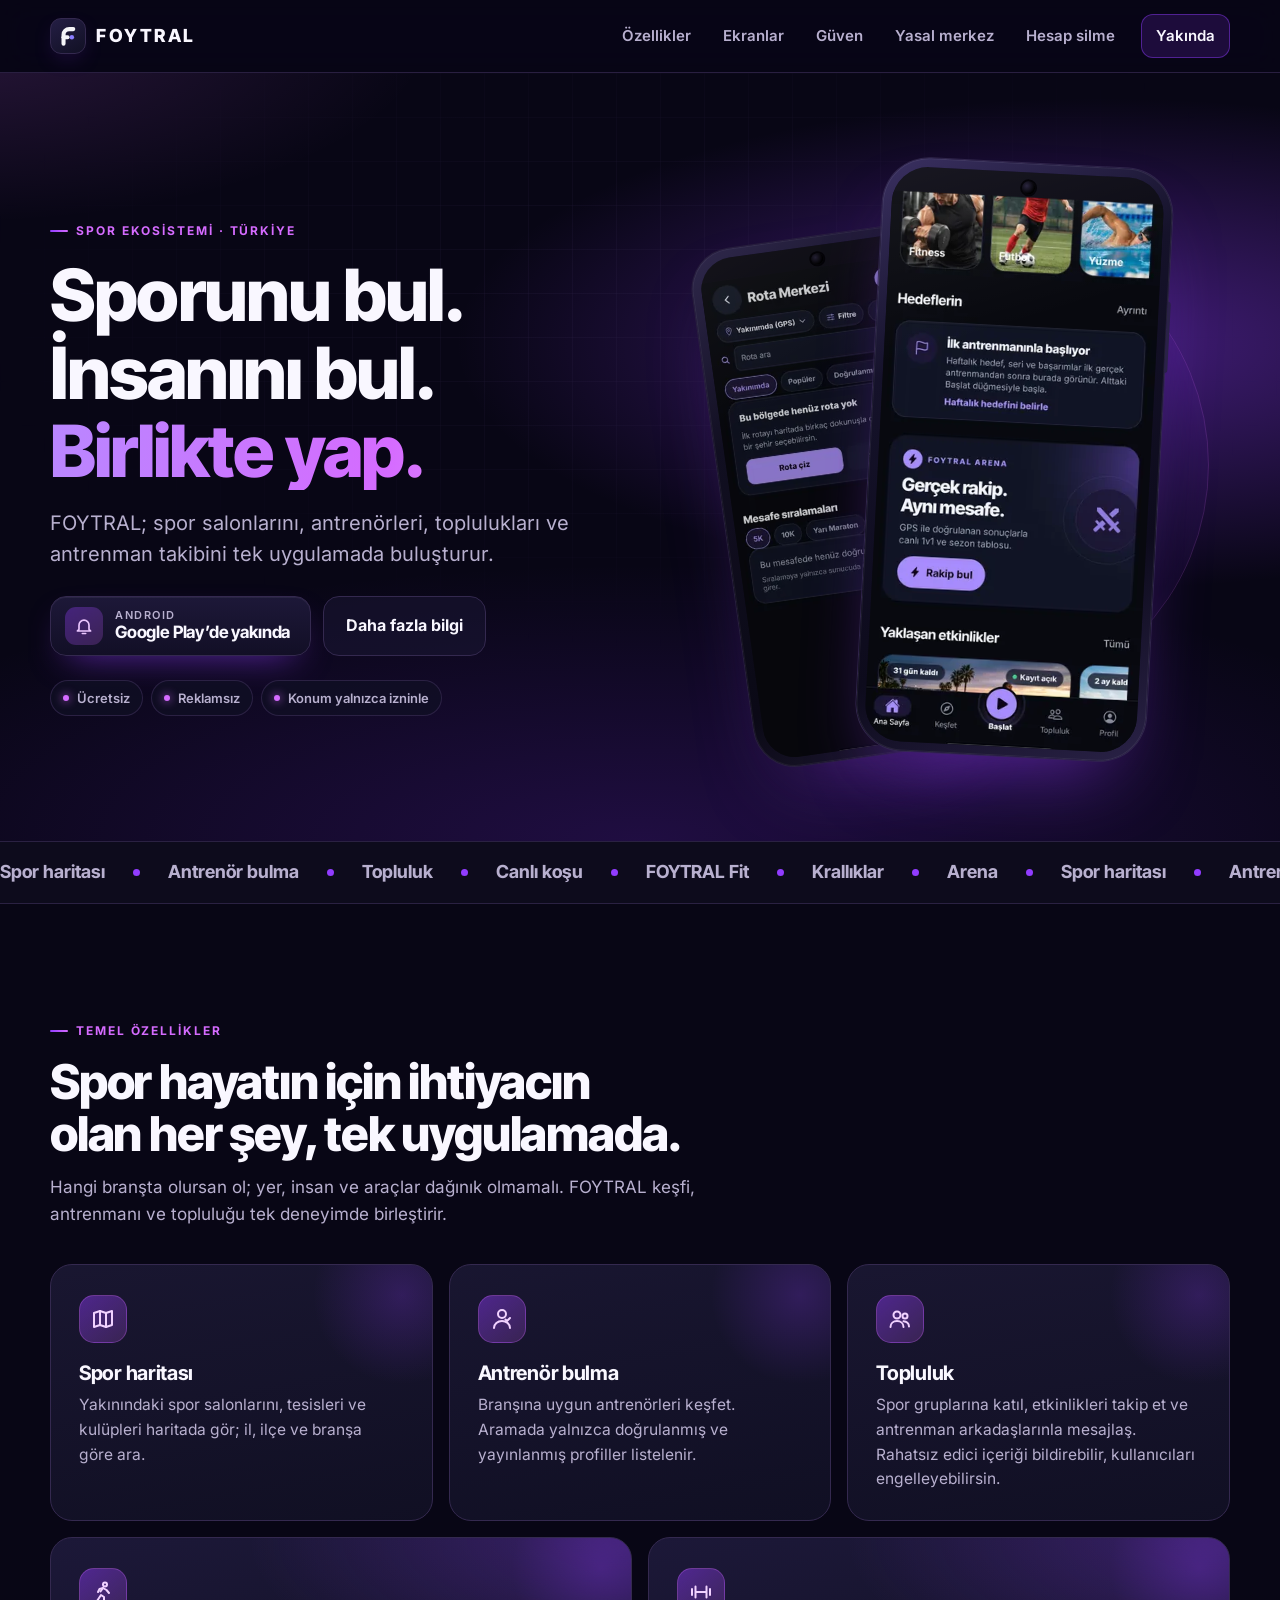
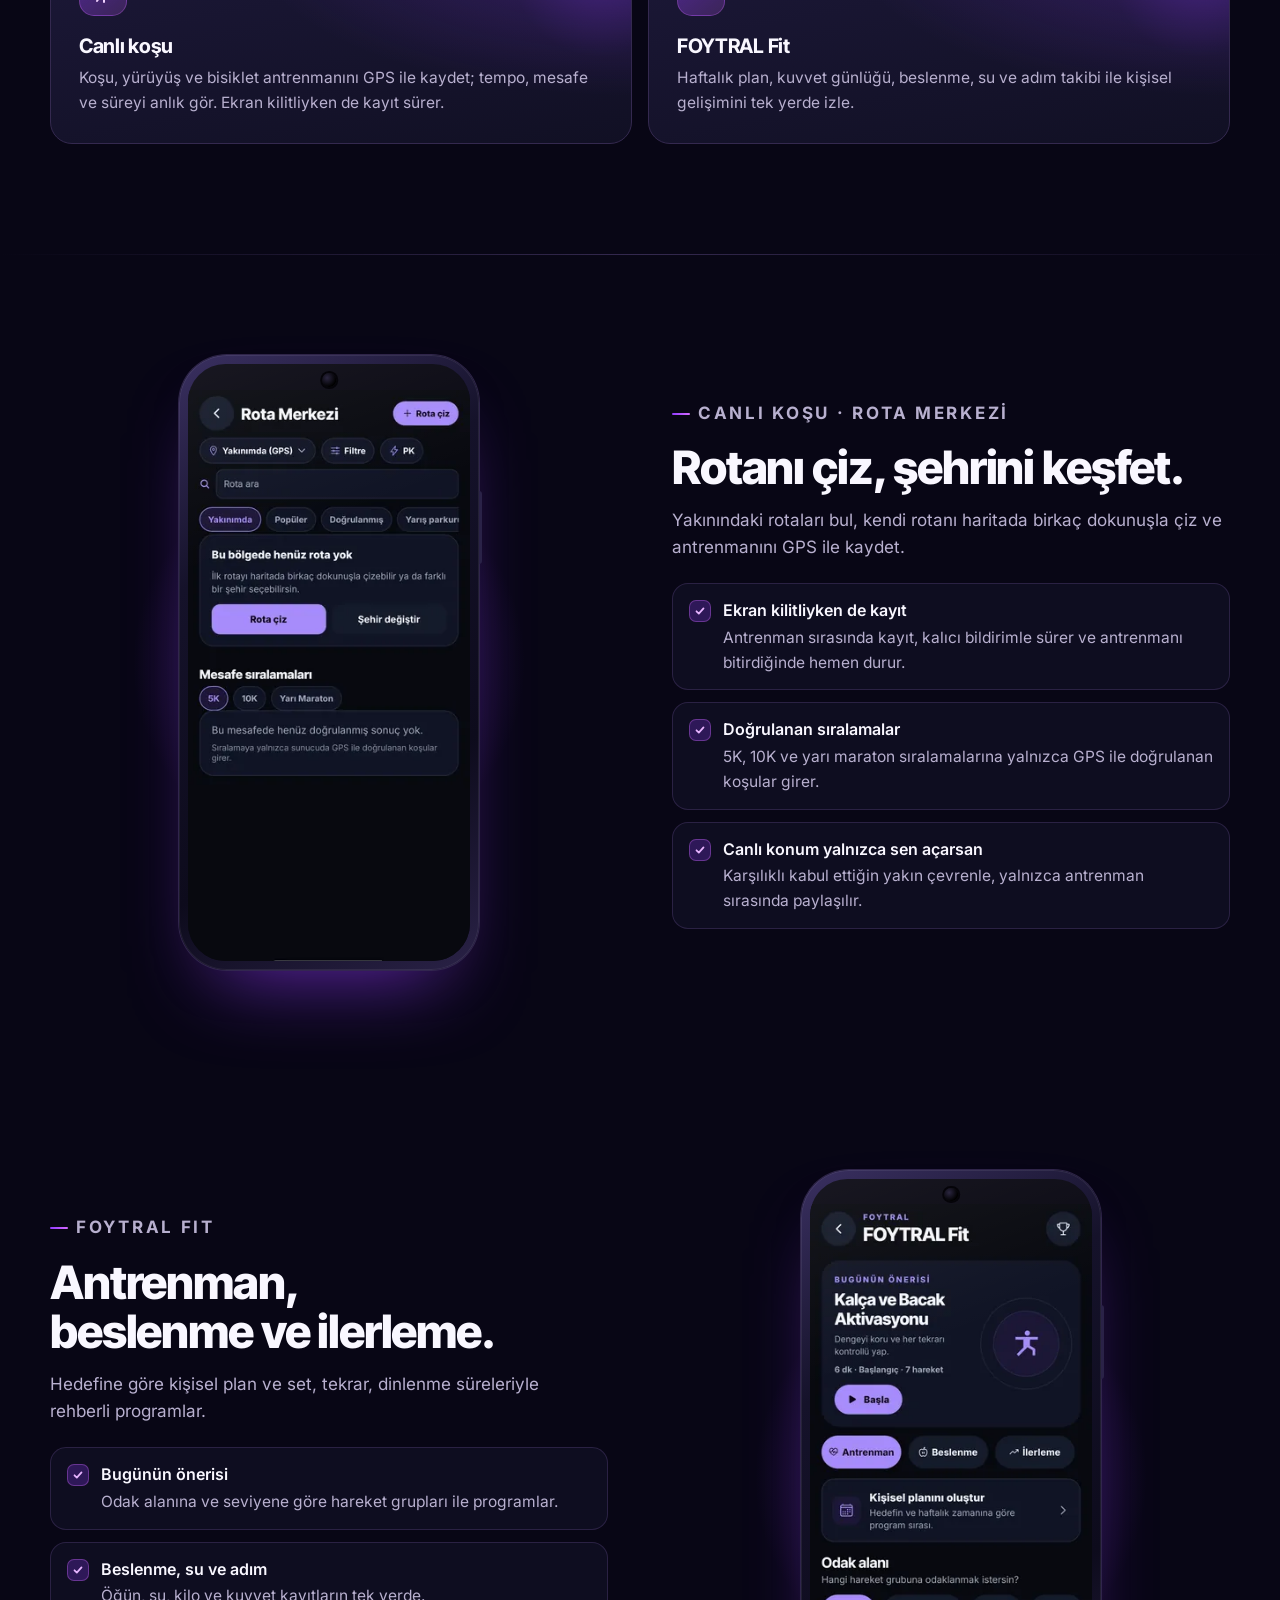
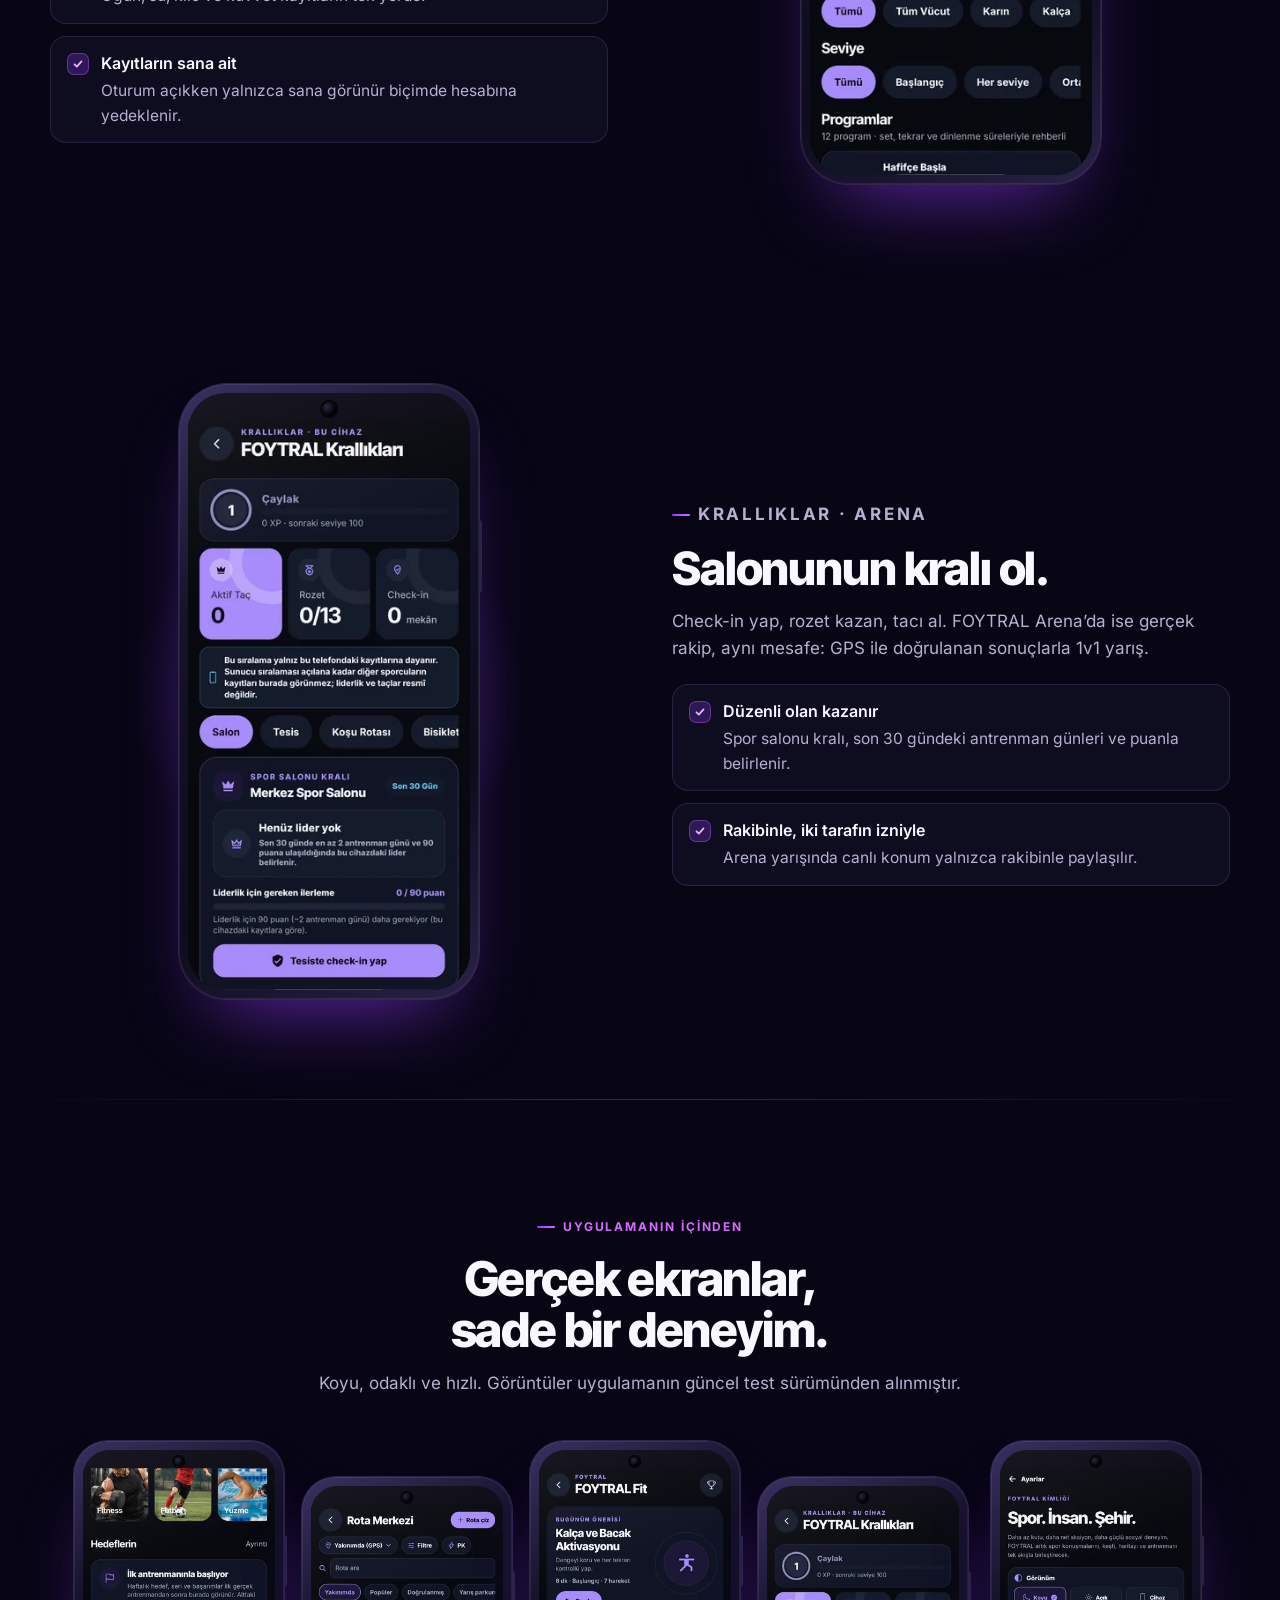
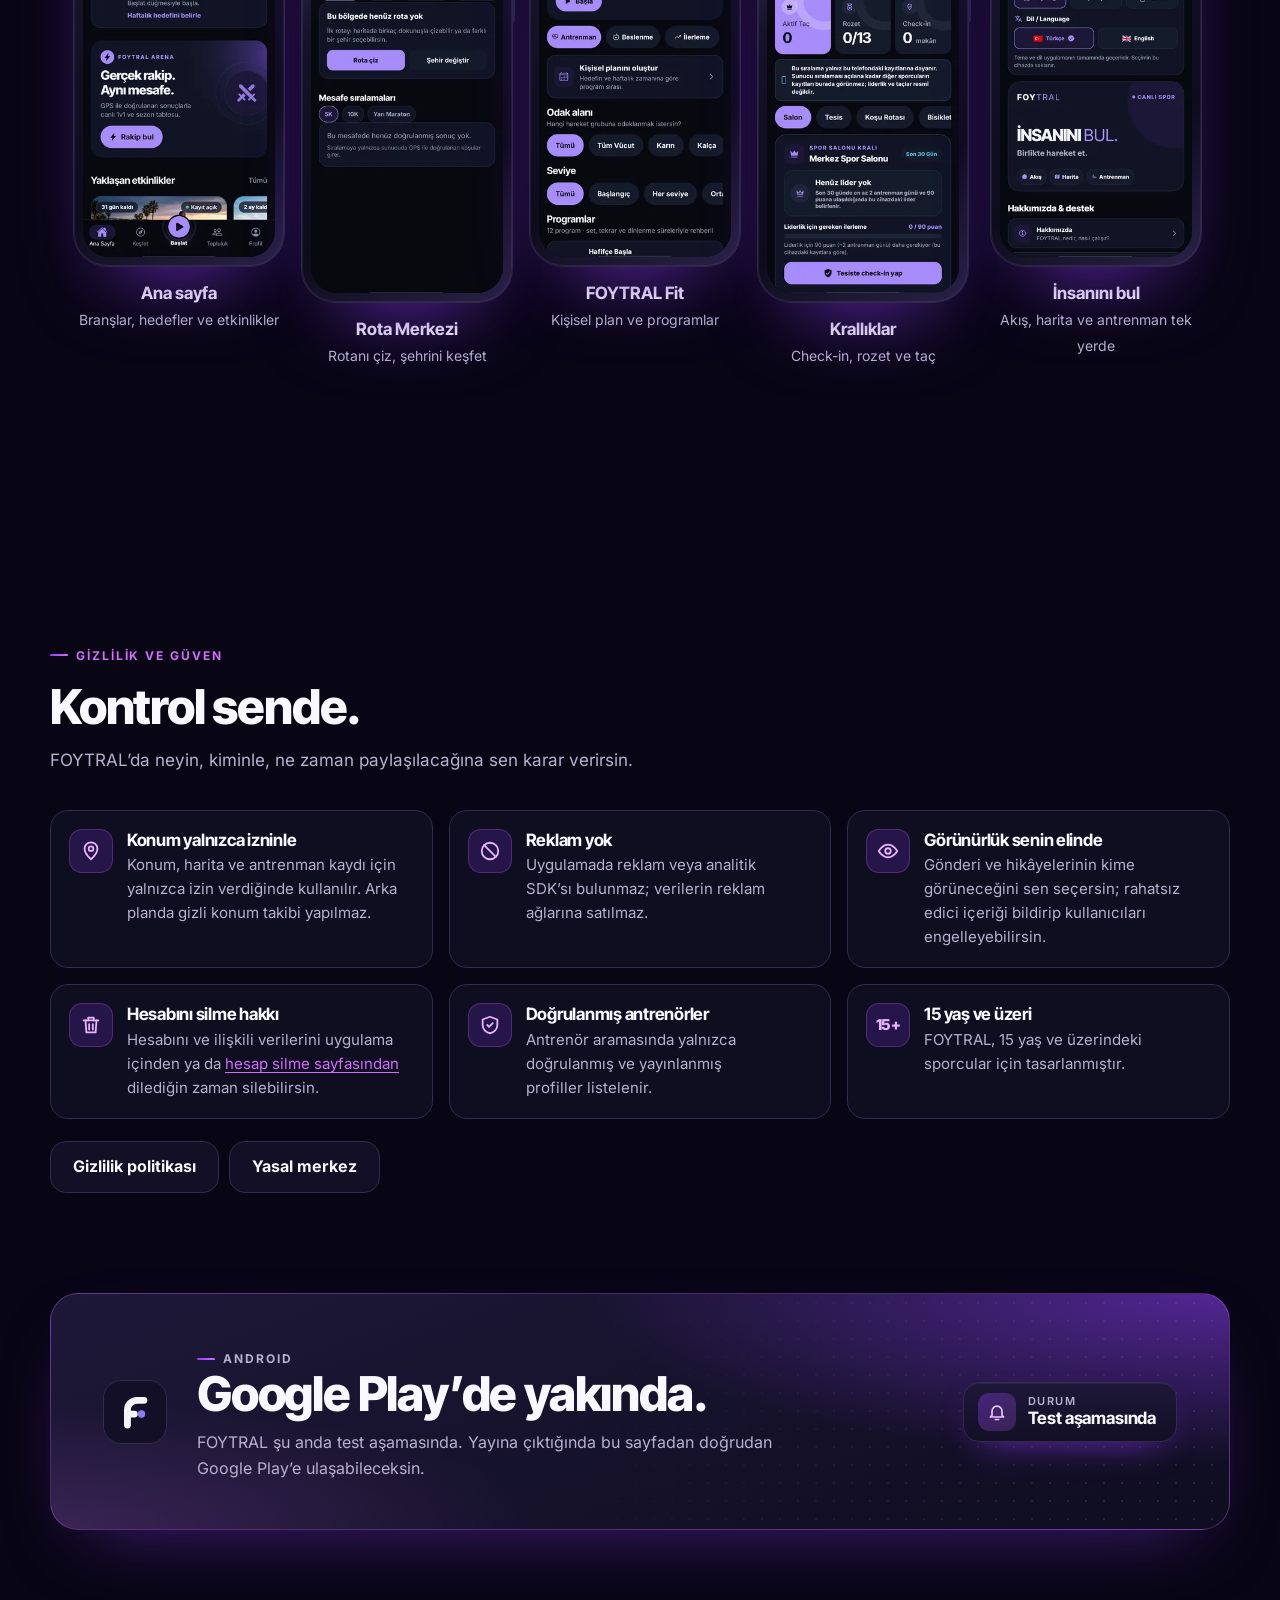
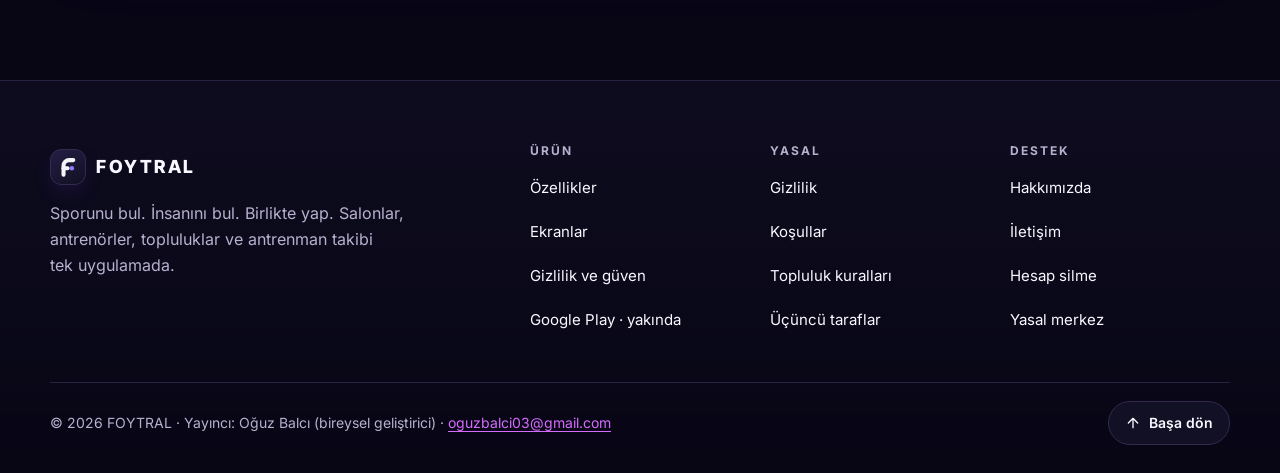
==== commit db003e70: "FOYTRAL web: yeni tasarim yayini" ====
--- a/index.html
+++ b/index.html
@@ -273,7 +273,7 @@
       </div>
     </div>
     <div class="footer-bottom">
-      <p>© 2026 FOYTRAL · Yayıncı: __LEGAL_OPERATOR_NAME__ · <a href="mailto:__SUPPORT_EMAIL__">__SUPPORT_EMAIL__</a></p>
+      <p>© 2026 FOYTRAL · Yayıncı: Oğuz Balcı (bireysel geliştirici) · <a href="mailto:oguzbalci03@gmail.com">oguzbalci03@gmail.com</a></p>
       <a class="to-top" href="#top"><svg viewBox="0 0 24 24" fill="none" stroke="currentColor" stroke-width="2" stroke-linecap="round" stroke-linejoin="round" aria-hidden="true"><path d="M12 19V5M5 12l7-7 7 7"/></svg>Başa dön</a>
     </div>
   </div>
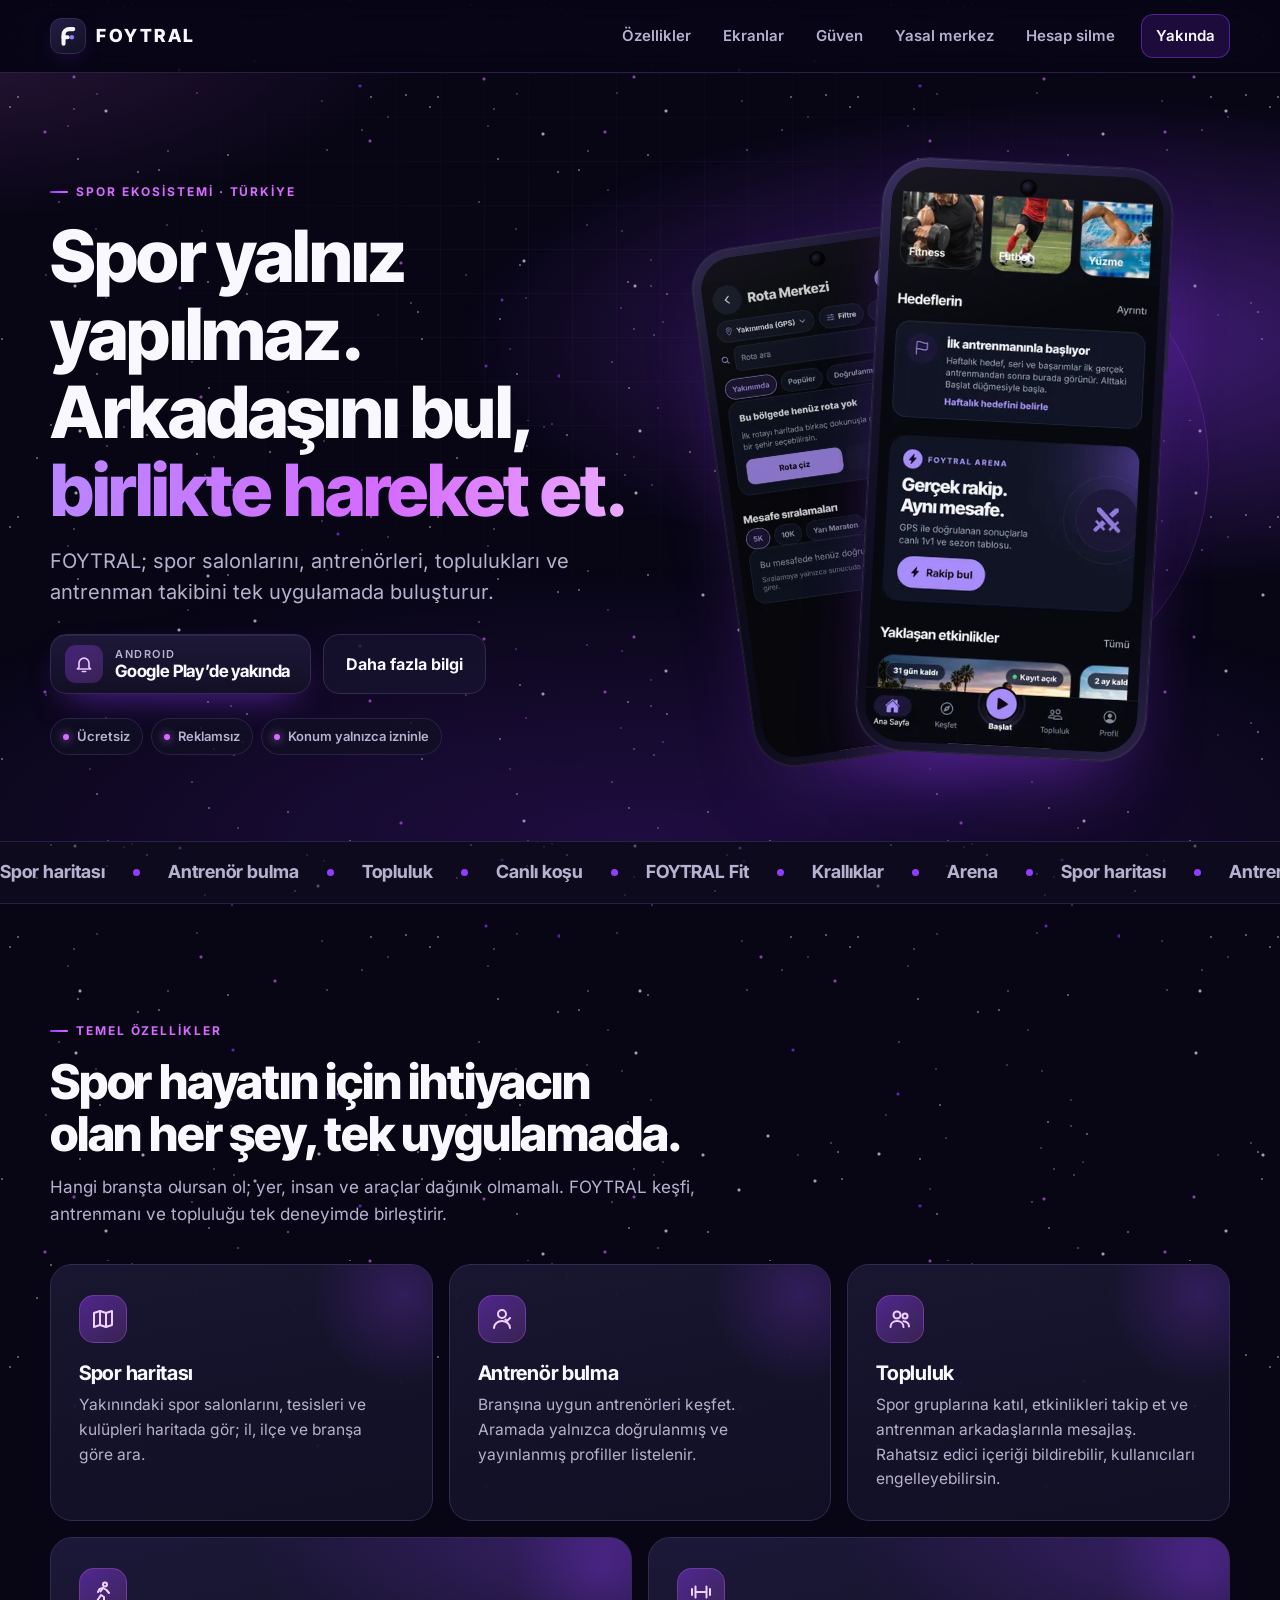
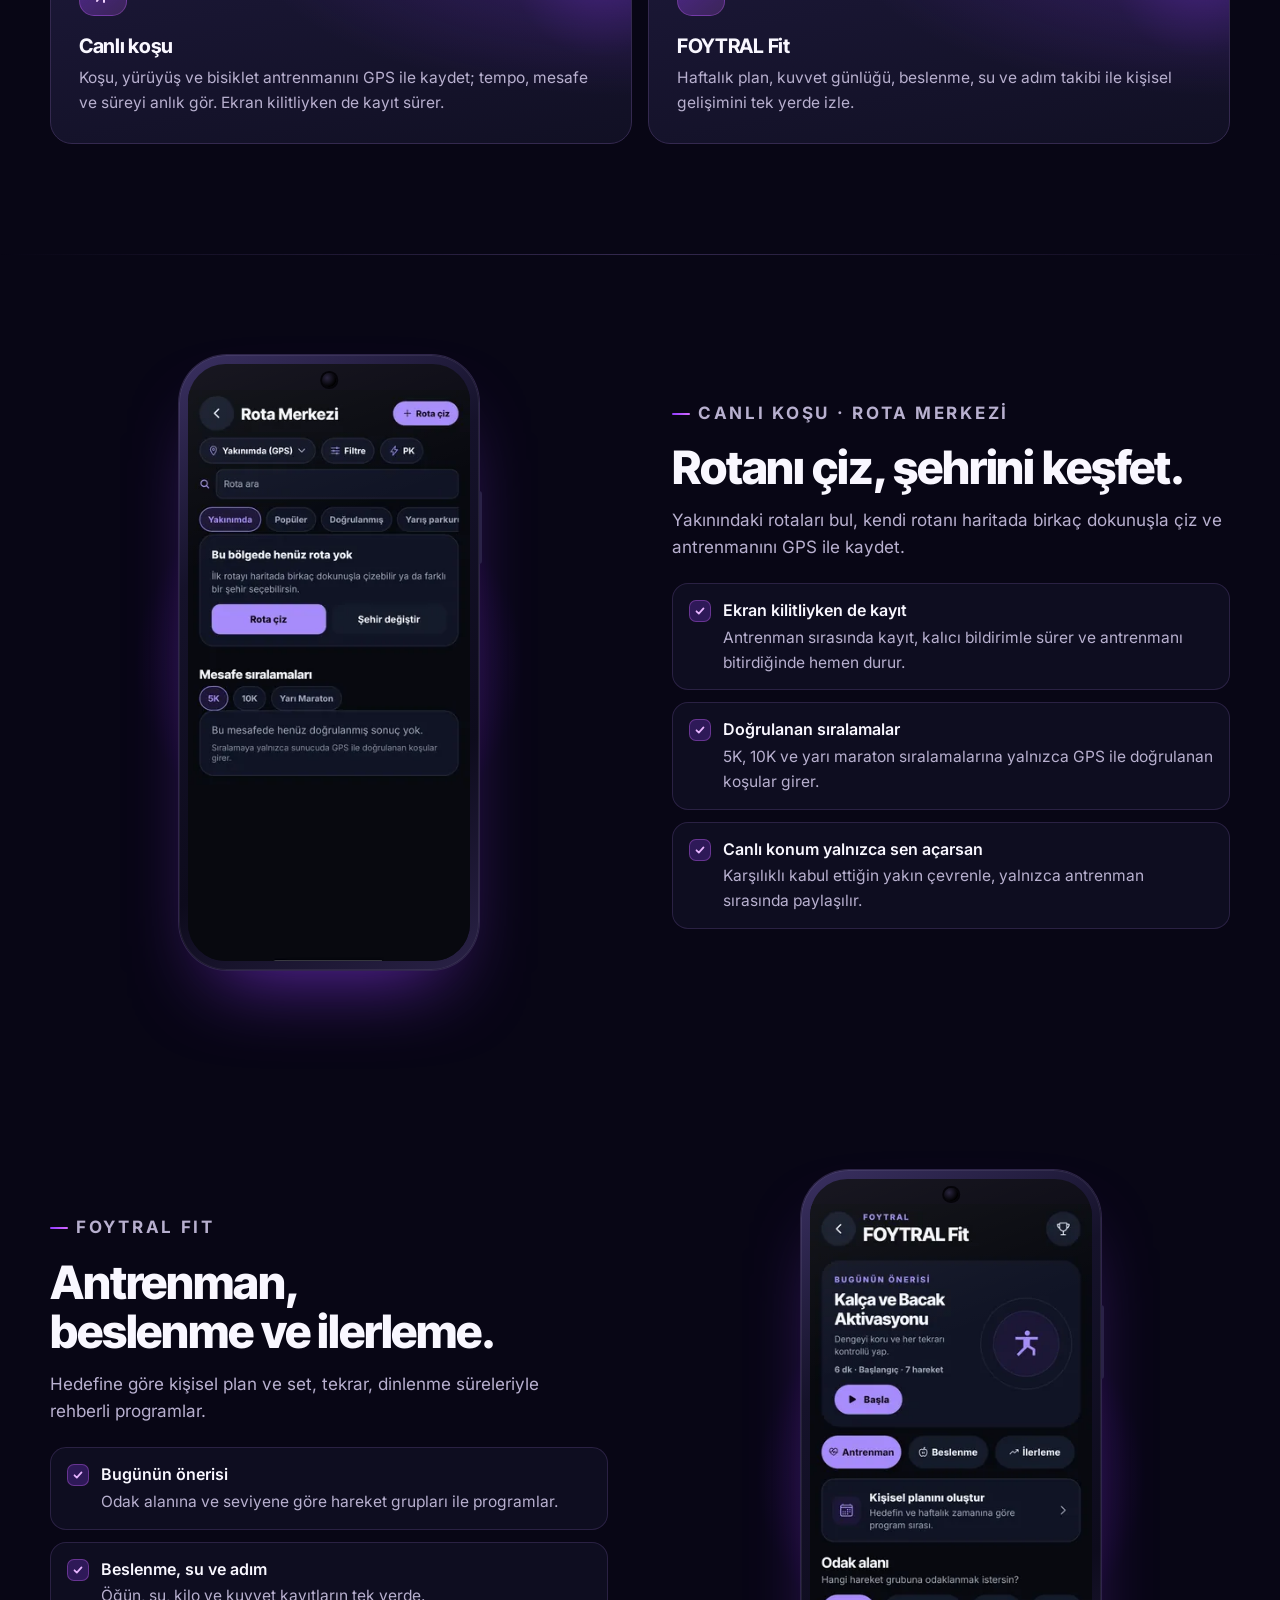
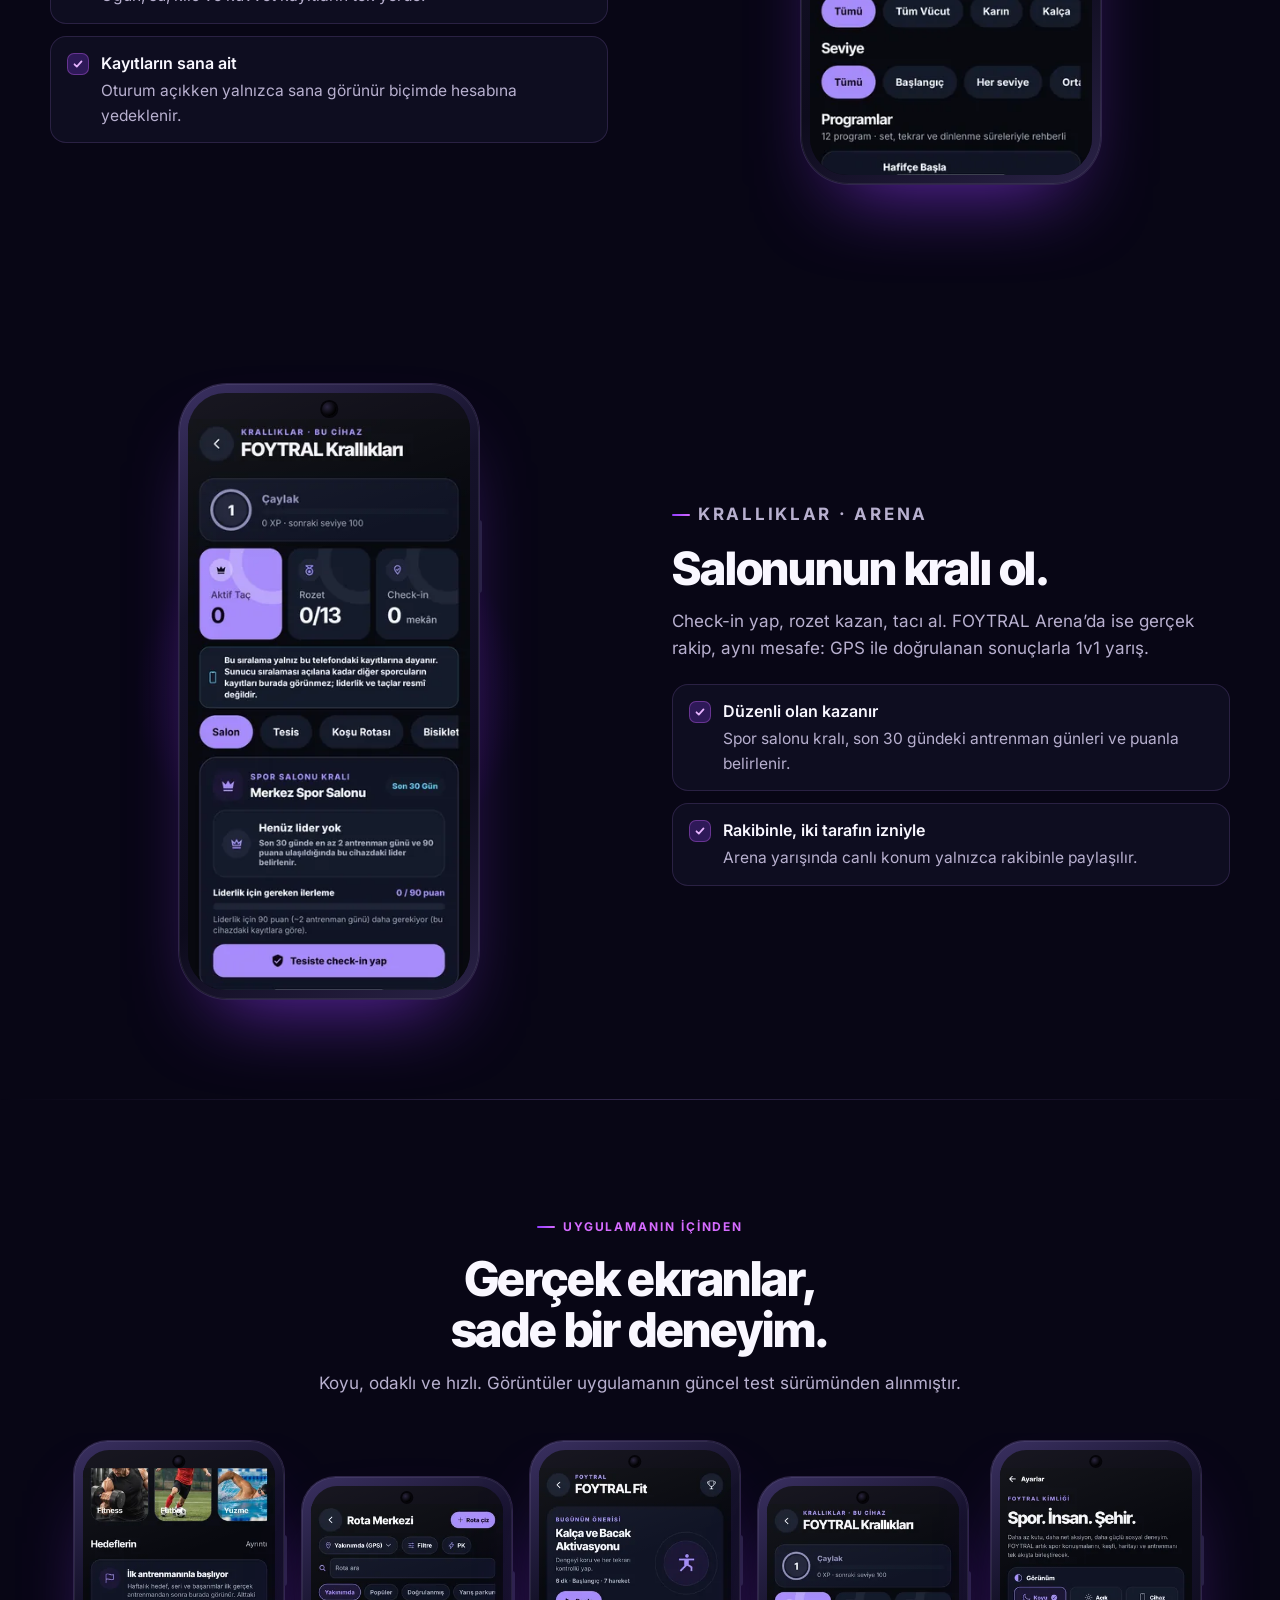
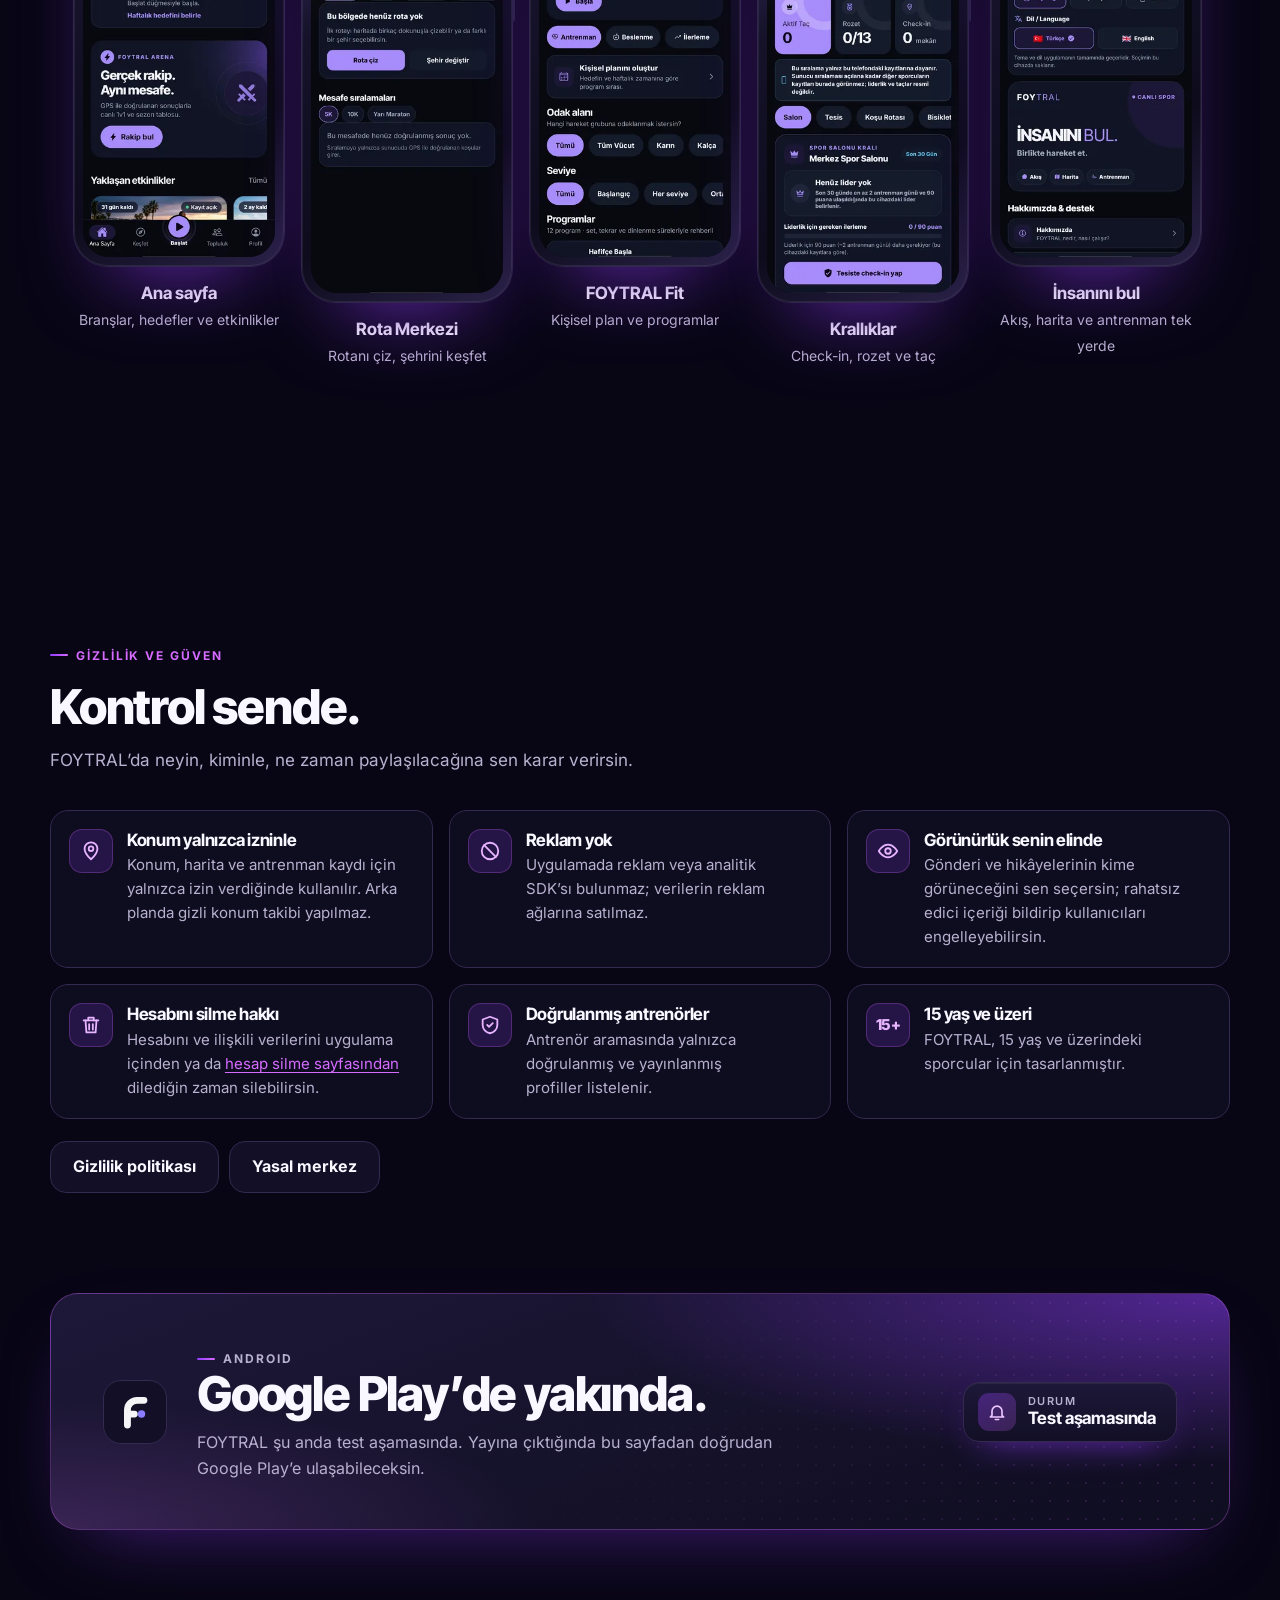
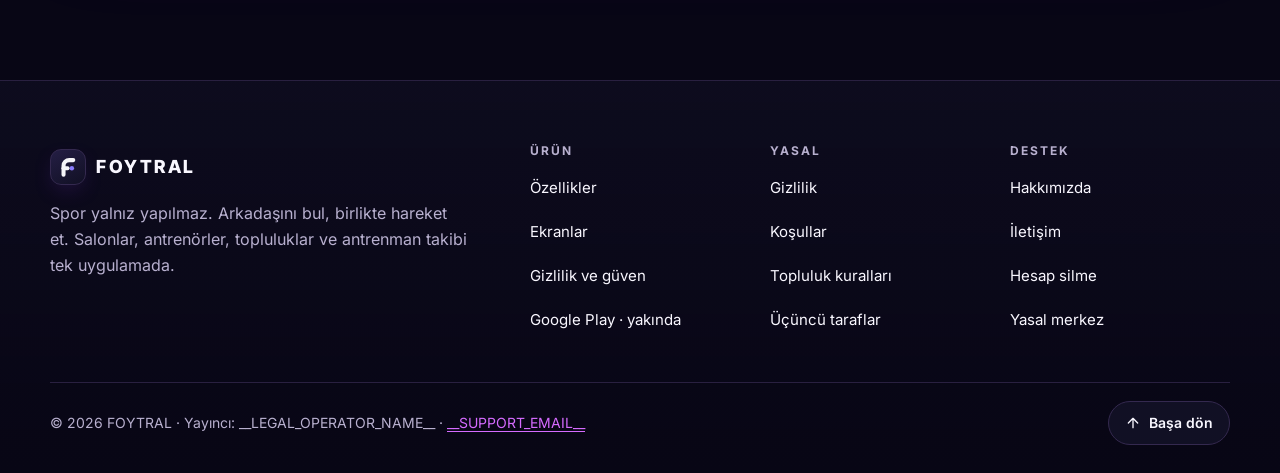
==== commit 190eefa5: "Web: sifirdan mobil oncelikli yeniden tasarim; hatali Actions is akisi kaldirildi (yayin gh-pages da" ====
--- a/index.html
+++ b/index.html
@@ -5,13 +5,13 @@
 <meta name="viewport" content="width=device-width,initial-scale=1,viewport-fit=cover">
 <meta name="color-scheme" content="dark">
 <meta name="theme-color" content="#080615">
-<title>FOYTRAL · Sporunu bul. İnsanını bul. Birlikte yap.</title>
+<title>FOYTRAL · Spor arkadaşını bul, birlikte hareket et</title>
 <meta name="description" content="FOYTRAL; spor salonlarını, antrenörleri, toplulukları ve antrenman takibini tek uygulamada buluşturan spor platformu. Google Play’de yakında.">
 <link rel="canonical" href="https://foytral.com/">
 <meta property="og:type" content="website">
 <meta property="og:site_name" content="FOYTRAL">
 <meta property="og:locale" content="tr_TR">
-<meta property="og:title" content="FOYTRAL · Sporunu bul. İnsanını bul. Birlikte yap.">
+<meta property="og:title" content="FOYTRAL · Spor arkadaşını bul, birlikte hareket et">
 <meta property="og:description" content="FOYTRAL; spor salonlarını, antrenörleri, toplulukları ve antrenman takibini tek uygulamada buluşturan spor platformu. Google Play’de yakında.">
 <meta property="og:url" content="https://foytral.com/">
 <meta property="og:image" content="https://foytral.com/assets/og-image.jpg">
@@ -19,7 +19,7 @@
 <meta property="og:image:height" content="630">
 <meta property="og:image:alt" content="FOYTRAL — Sporunu bul. Ekibini bul. Uygulama ekranlarıyla tanıtım görseli.">
 <meta name="twitter:card" content="summary_large_image">
-<meta name="twitter:title" content="FOYTRAL · Sporunu bul. İnsanını bul. Birlikte yap.">
+<meta name="twitter:title" content="FOYTRAL · Spor arkadaşını bul, birlikte hareket et">
 <meta name="twitter:description" content="FOYTRAL; spor salonlarını, antrenörleri, toplulukları ve antrenman takibini tek uygulamada buluşturan spor platformu. Google Play’de yakında.">
 <meta name="twitter:image" content="https://foytral.com/assets/og-image.jpg">
 <link rel="icon" type="image/svg+xml" href="assets/icon.svg">
@@ -65,7 +65,7 @@
     <div class="container hero-grid">
       <div class="hero-copy">
         <p class="eyebrow hero-in">Spor ekosistemi · Türkiye</p>
-        <h1 id="hero-title" class="hero-in hero-in-2"><span class="line">Sporunu bul.</span> <span class="line">İnsanını bul.</span> <span class="line grad">Birlikte yap.</span></h1>
+        <h1 id="hero-title" class="hero-in hero-in-2"><span class="line">Spor yalnız yapılmaz.</span> <span class="line">Arkadaşını bul,</span> <span class="line grad">birlikte hareket et.</span></h1>
         <p class="lead hero-in hero-in-3">FOYTRAL; spor salonlarını, antrenörleri, toplulukları ve antrenman takibini tek uygulamada buluşturur.</p>
         <div class="hero-actions hero-in hero-in-4">
           <a class="soon-badge" href="#google-play"><span class="soon-badge-icon"><svg viewBox="0 0 24 24" fill="none" stroke="currentColor" stroke-width="2" stroke-linecap="round" stroke-linejoin="round" aria-hidden="true"><path d="M6 16V11a6 6 0 1 1 12 0v5l2 2H4l2-2Z"/><path d="M10 21h4"/></svg></span><span class="soon-badge-text"><small lang="en">Android</small><span>Google Play’de yakında</span></span></a>
@@ -240,7 +240,7 @@
     <div class="footer-top">
       <div class="footer-brand">
         <a class="brand" href="index.html" aria-label="FOYTRAL ana sayfa"><span class="brand-mark"><img src="assets/foytral-mark.svg" alt="" width="26" height="26"></span><span>FOYTRAL</span></a>
-        <p>Sporunu bul. İnsanını bul. Birlikte yap. Salonlar, antrenörler, topluluklar ve antrenman takibi tek uygulamada.</p>
+        <p>Spor yalnız yapılmaz. Arkadaşını bul, birlikte hareket et. Salonlar, antrenörler, topluluklar ve antrenman takibi tek uygulamada.</p>
       </div>
       <div class="footer-cols">
         <nav class="footer-col" aria-labelledby="f-urun">
@@ -273,7 +273,7 @@
       </div>
     </div>
     <div class="footer-bottom">
-      <p>© 2026 FOYTRAL · Yayıncı: Oğuz Balcı (bireysel geliştirici) · <a href="mailto:oguzbalci03@gmail.com">oguzbalci03@gmail.com</a></p>
+      <p>© 2026 FOYTRAL · Yayıncı: __LEGAL_OPERATOR_NAME__ · <a href="mailto:__SUPPORT_EMAIL__">__SUPPORT_EMAIL__</a></p>
       <a class="to-top" href="#top"><svg viewBox="0 0 24 24" fill="none" stroke="currentColor" stroke-width="2" stroke-linecap="round" stroke-linejoin="round" aria-hidden="true"><path d="M12 19V5M5 12l7-7 7 7"/></svg>Başa dön</a>
     </div>
   </div>
--- a/assets/site.css
+++ b/assets/site.css
@@ -738,3 +738,128 @@
 /* Bölüm aralıkları ince ayar */
 #guven { padding-bottom: 24px; }
 @media (min-width: 900px) { #guven { padding-bottom: 40px; } #google-play { padding-top: 60px; } }
+
+/* ---------- Uzay arka planı: kayan yıldızlar (yalnız CSS, transform animasyonu) ---------- */
+body { background: transparent; }
+html::before, body::before {
+  content: ""; position: fixed; left: 0; right: 0; top: 0; height: calc(100vh + 600px); z-index: -1;
+  pointer-events: none; will-change: transform; background-repeat: repeat;
+}
+html::before {
+  background-image:
+    radial-gradient(1.3px 1.3px at 231px 286px, rgba(184,176,207,.7), transparent),
+    radial-gradient(1.3px 1.3px at 231px 260px, rgba(213,107,255,.65), transparent),
+    radial-gradient(1.3px 1.3px at 97px 94px, rgba(213,107,255,.65), transparent),
+    radial-gradient(1.3px 1.3px at 243px 322px, rgba(213,107,255,.65), transparent),
+    radial-gradient(1.3px 1.3px at 406px 95px, rgba(249,247,255,.75), transparent),
+    radial-gradient(1.3px 1.3px at 228px 155px, rgba(249,247,255,.75), transparent),
+    radial-gradient(1.3px 1.3px at 46px 275px, rgba(213,107,255,.65), transparent),
+    radial-gradient(1.3px 1.3px at 324px 21px, rgba(213,107,255,.65), transparent),
+    radial-gradient(1.3px 1.3px at 202px 231px, rgba(213,107,255,.65), transparent),
+    radial-gradient(1.3px 1.3px at 378px 315px, rgba(213,107,255,.65), transparent),
+    radial-gradient(1.3px 1.3px at 80px 319px, rgba(249,247,255,.75), transparent),
+    radial-gradient(1.3px 1.3px at 270px 32px, rgba(249,247,255,.75), transparent),
+    radial-gradient(1.3px 1.3px at 18px 97px, rgba(249,247,255,.75), transparent),
+    radial-gradient(1.3px 1.3px at 307px 15px, rgba(184,176,207,.7), transparent),
+    radial-gradient(1.3px 1.3px at 167px 225px, rgba(213,107,255,.65), transparent),
+    radial-gradient(1.3px 1.3px at 100px 265px, rgba(249,247,255,.75), transparent),
+    radial-gradient(1.3px 1.3px at 327px 150px, rgba(184,176,207,.7), transparent),
+    radial-gradient(1.3px 1.3px at 2px 339px, rgba(249,247,255,.75), transparent),
+    radial-gradient(1.3px 1.3px at 234px 335px, rgba(184,176,207,.7), transparent),
+    radial-gradient(1.3px 1.3px at 208px 282px, rgba(249,247,255,.75), transparent),
+    radial-gradient(1.3px 1.3px at 362px 130px, rgba(184,176,207,.7), transparent),
+    radial-gradient(1.3px 1.3px at 388px 117px, rgba(213,107,255,.65), transparent),
+    radial-gradient(1.3px 1.3px at 147px 15px, rgba(249,247,255,.75), transparent),
+    radial-gradient(1.3px 1.3px at 288px 392px, rgba(249,247,255,.75), transparent),
+    radial-gradient(1.3px 1.3px at 205px 55px, rgba(184,176,207,.7), transparent),
+    radial-gradient(1.3px 1.3px at 197px 34px, rgba(249,247,255,.75), transparent),
+    radial-gradient(1.3px 1.3px at 350px 0px, rgba(249,247,255,.75), transparent),
+    radial-gradient(1.3px 1.3px at 107px 26px, rgba(184,176,207,.7), transparent),
+    radial-gradient(1.3px 1.3px at 192px 362px, rgba(184,176,207,.7), transparent),
+    radial-gradient(1.3px 1.3px at 214px 37px, rgba(213,107,255,.65), transparent),
+    radial-gradient(1.3px 1.3px at 322px 101px, rgba(213,107,255,.65), transparent),
+    radial-gradient(1.3px 1.3px at 138px 172px, rgba(249,247,255,.75), transparent),
+    radial-gradient(1.3px 1.3px at 159px 170px, rgba(249,247,255,.75), transparent),
+    radial-gradient(1.3px 1.3px at 209px 388px, rgba(249,247,255,.75), transparent),
+    radial-gradient(1.3px 1.3px at 68px 126px, rgba(213,107,255,.65), transparent),
+    radial-gradient(1.3px 1.3px at 51px 5px, rgba(249,247,255,.75), transparent),
+    radial-gradient(1.3px 1.3px at 238px 408px, rgba(184,176,207,.7), transparent),
+    radial-gradient(1.3px 1.3px at 90px 349px, rgba(213,107,255,.65), transparent),
+    radial-gradient(1.3px 1.3px at 96px 229px, rgba(213,107,255,.65), transparent),
+    radial-gradient(1.3px 1.3px at 97px 374px, rgba(249,247,255,.75), transparent),
+    radial-gradient(1.3px 1.3px at 214px 329px, rgba(184,176,207,.7), transparent),
+    radial-gradient(1.3px 1.3px at 59px 202px, rgba(184,176,207,.7), transparent),
+    radial-gradient(1.3px 1.3px at 108px 0px, rgba(184,176,207,.7), transparent),
+    radial-gradient(1.3px 1.3px at 411px 303px, rgba(184,176,207,.7), transparent),
+    radial-gradient(1.3px 1.3px at 10px 107px, rgba(249,247,255,.75), transparent),
+    radial-gradient(1.3px 1.3px at 201px 308px, rgba(213,107,255,.65), transparent),
+    radial-gradient(1.3px 1.3px at 295px 51px, rgba(249,247,255,.75), transparent),
+    radial-gradient(1.3px 1.3px at 74px 109px, rgba(184,176,207,.7), transparent),
+    radial-gradient(1.3px 1.3px at 132px 4px, rgba(213,107,255,.65), transparent),
+    radial-gradient(1.3px 1.3px at 168px 151px, rgba(184,176,207,.7), transparent),
+    radial-gradient(1.3px 1.3px at 37px 38px, rgba(249,247,255,.75), transparent),
+    radial-gradient(1.3px 1.3px at 106px 298px, rgba(213,107,255,.65), transparent),
+    radial-gradient(1.3px 1.3px at 124px 7px, rgba(213,107,255,.65), transparent),
+    radial-gradient(1.3px 1.3px at 188px 190px, rgba(213,107,255,.65), transparent),
+    radial-gradient(1.3px 1.3px at 232px 65px, rgba(213,107,255,.65), transparent),
+    radial-gradient(1.3px 1.3px at 247px 294px, rgba(249,247,255,.75), transparent),
+    radial-gradient(1.3px 1.3px at 197px 93px, rgba(213,107,255,.65), transparent),
+    radial-gradient(1.3px 1.3px at 78px 159px, rgba(249,247,255,.75), transparent),
+    radial-gradient(1.3px 1.3px at 418px 312px, rgba(249,247,255,.75), transparent),
+    radial-gradient(1.3px 1.3px at 371px 97px, rgba(249,247,255,.75), transparent);
+  background-size: 420px 420px;
+  animation: stars-drift-far 60s linear infinite;
+  opacity: 1;
+}
+body::before {
+  background-image:
+    radial-gradient(2.2px 2.2px at 201px 397px, rgba(213,107,255,.9), transparent),
+    radial-gradient(2.2px 2.2px at 80px 431px, rgba(249,247,255,.95), transparent),
+    radial-gradient(2.2px 2.2px at 106px 111px, rgba(249,247,255,.95), transparent),
+    radial-gradient(2.2px 2.2px at 524px 261px, rgba(249,247,255,.95), transparent),
+    radial-gradient(2.2px 2.2px at 401px 263px, rgba(213,107,255,.9), transparent),
+    radial-gradient(2.2px 2.2px at 502px 300px, rgba(145,60,255,.9), transparent),
+    radial-gradient(2.2px 2.2px at 179px 70px, rgba(249,247,255,.95), transparent),
+    radial-gradient(2.2px 2.2px at 233px 490px, rgba(145,60,255,.9), transparent),
+    radial-gradient(2.2px 2.2px at 75px 286px, rgba(249,247,255,.95), transparent),
+    radial-gradient(2.2px 2.2px at 208px 16px, rgba(249,247,255,.95), transparent),
+    radial-gradient(2.2px 2.2px at 275px 421px, rgba(213,107,255,.9), transparent),
+    radial-gradient(2.2px 2.2px at 255px 61px, rgba(249,247,255,.95), transparent),
+    radial-gradient(2.2px 2.2px at 180px 288px, rgba(213,107,255,.9), transparent),
+    radial-gradient(2.2px 2.2px at 543px 134px, rgba(249,247,255,.95), transparent),
+    radial-gradient(2.2px 2.2px at 370px 141px, rgba(213,107,255,.9), transparent),
+    radial-gradient(2.2px 2.2px at 338px 534px, rgba(145,60,255,.9), transparent),
+    radial-gradient(2.2px 2.2px at 143px 35px, rgba(249,247,255,.95), transparent),
+    radial-gradient(2.2px 2.2px at 486px 366px, rgba(145,60,255,.9), transparent),
+    radial-gradient(2.2px 2.2px at 319px 34px, rgba(249,247,255,.95), transparent),
+    radial-gradient(2.2px 2.2px at 76px 493px, rgba(249,247,255,.95), transparent),
+    radial-gradient(2.2px 2.2px at 318px 326px, rgba(249,247,255,.95), transparent),
+    radial-gradient(2.2px 2.2px at 74px 77px, rgba(213,107,255,.9), transparent),
+    radial-gradient(2.2px 2.2px at 559px 376px, rgba(145,60,255,.9), transparent),
+    radial-gradient(2.2px 2.2px at 45px 132px, rgba(213,107,255,.9), transparent),
+    radial-gradient(2.2px 2.2px at 360px 86px, rgba(145,60,255,.9), transparent),
+    radial-gradient(2.2px 2.2px at 484px 79px, rgba(213,107,255,.9), transparent);
+  background-size: 560px 560px;
+  animation: stars-drift-mid 36s linear infinite, stars-twinkle 6s ease-in-out infinite alternate;
+}
+body::after {
+  content: ""; position: fixed; z-index: -1; pointer-events: none;
+  top: 12vh; left: -20vw; width: 140px; height: 2px; border-radius: 2px;
+  background: linear-gradient(90deg, transparent, rgba(213,107,255,.0) 10%, rgba(249,247,255,.95));
+  box-shadow: 0 0 12px rgba(213,107,255,.8);
+  transform: rotate(-24deg); opacity: 0;
+  animation: shooting-star 8s ease-in 2s infinite;
+}
+@keyframes stars-drift-far { from { transform: translate3d(0,0,0); } to { transform: translate3d(0,-420px,0); } }
+@keyframes stars-drift-mid { from { transform: translate3d(0,0,0); } to { transform: translate3d(0,-560px,0); } }
+@keyframes stars-twinkle { from { opacity: .7; } to { opacity: 1; } }
+@keyframes shooting-star {
+  0% { opacity: 0; translate: 0 0; }
+  2% { opacity: 1; }
+  9% { opacity: 0; translate: 75vw 34vh; }
+  100% { opacity: 0; translate: 75vw 34vh; }
+}
+@media (prefers-reduced-motion: reduce) {
+  html::before, body::before { animation: none !important; }
+  body::after { display: none; }
+}
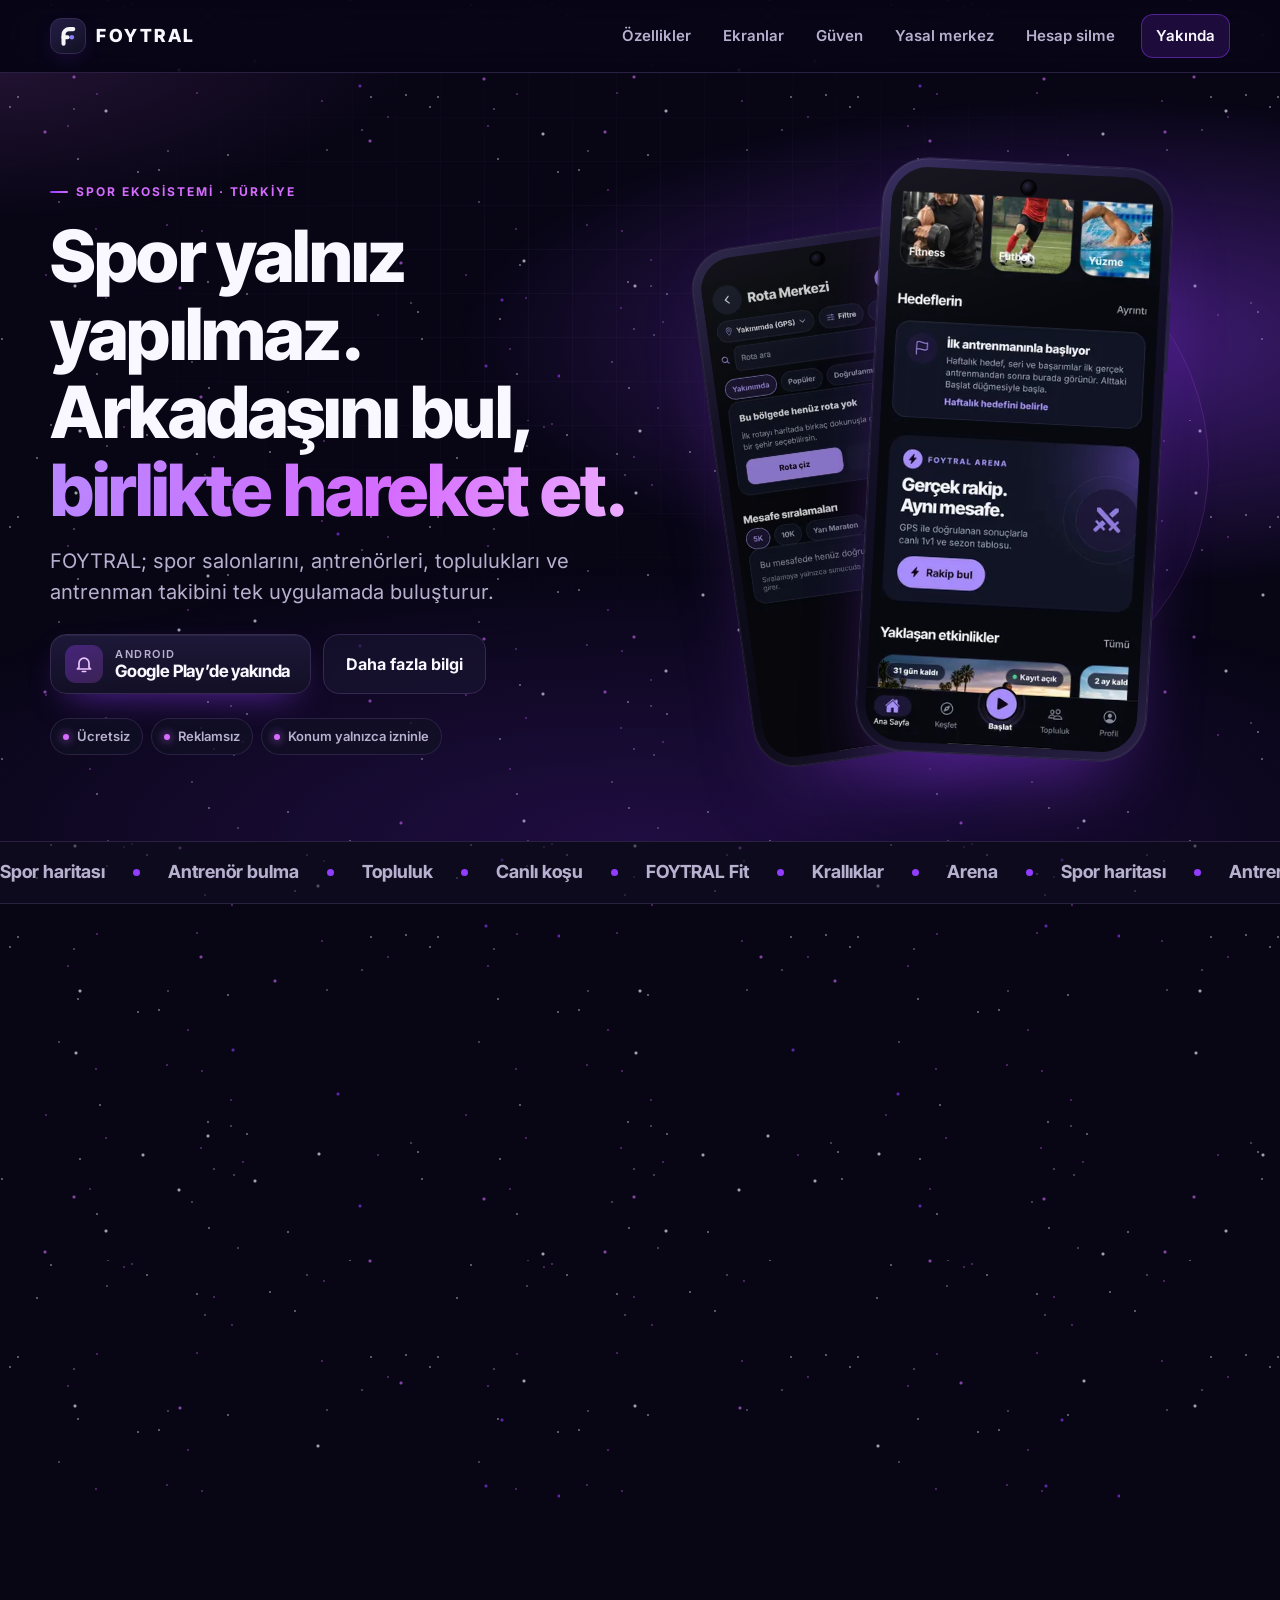
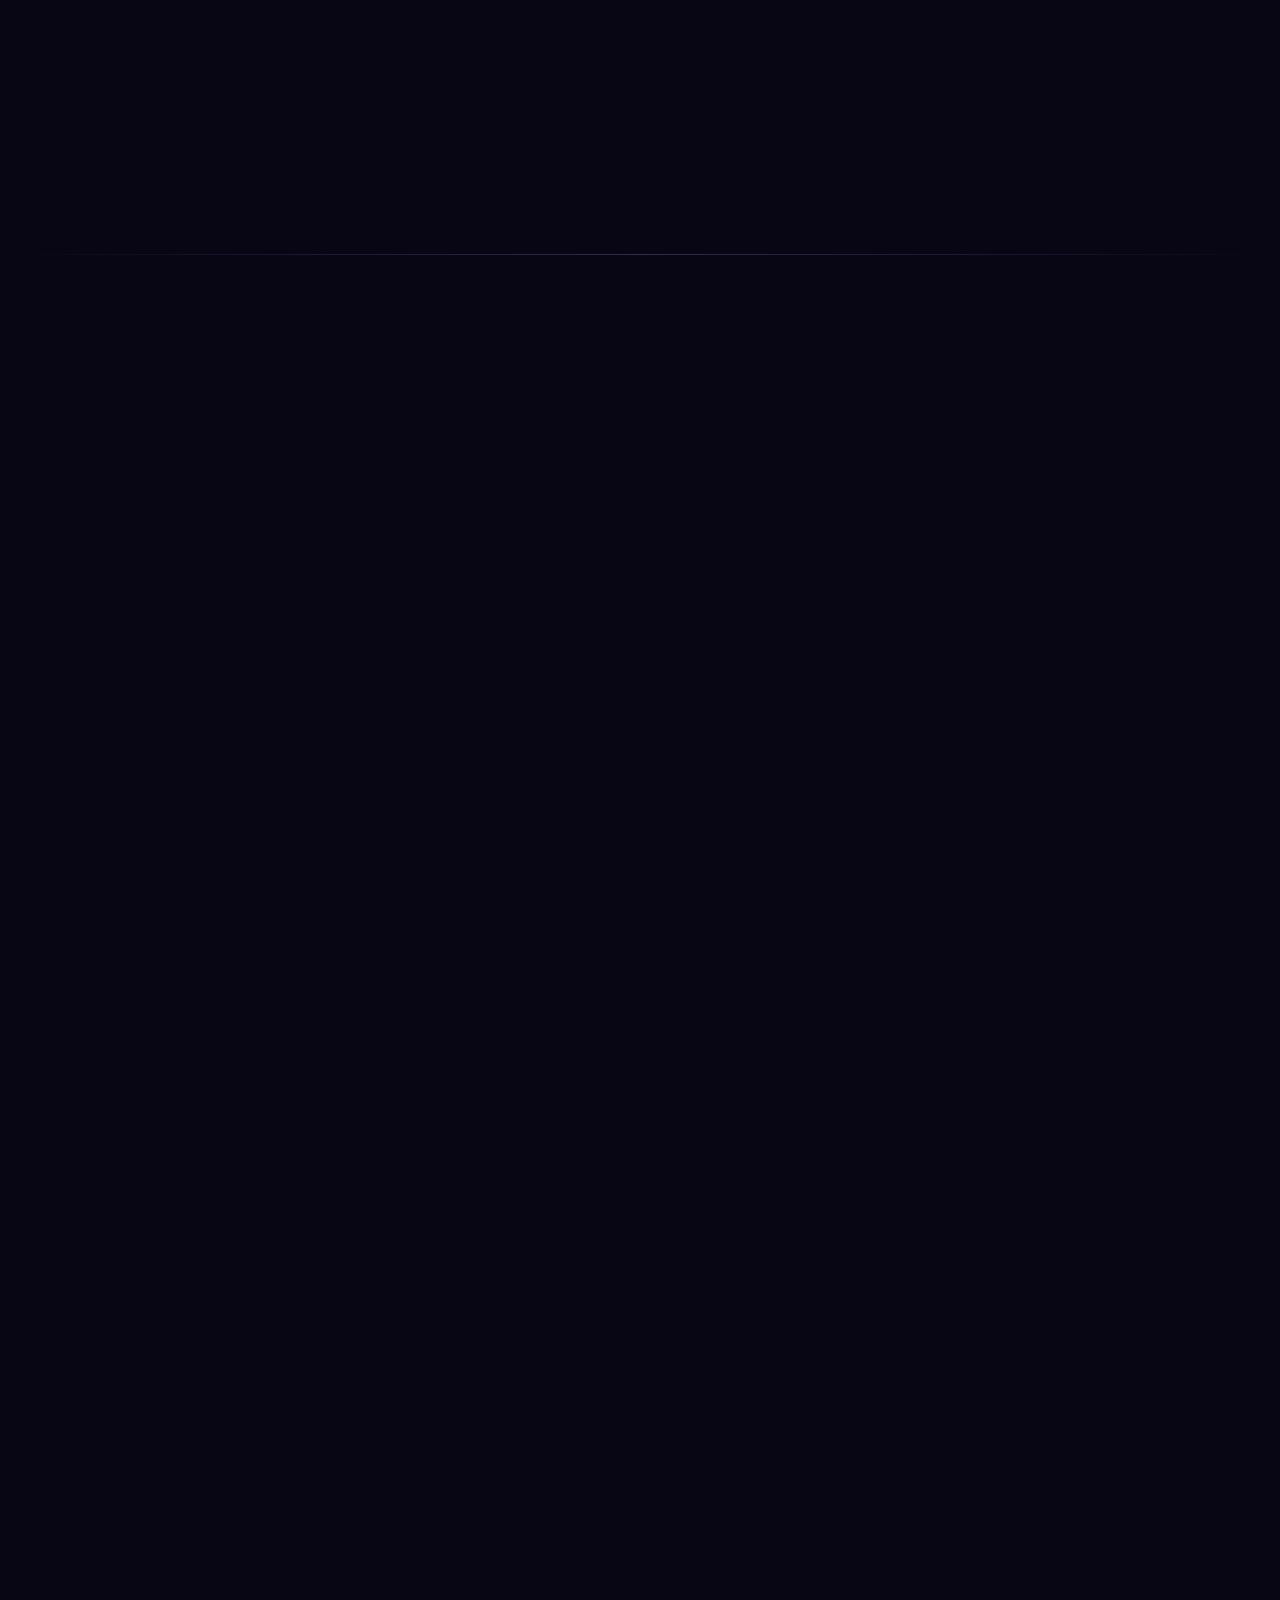
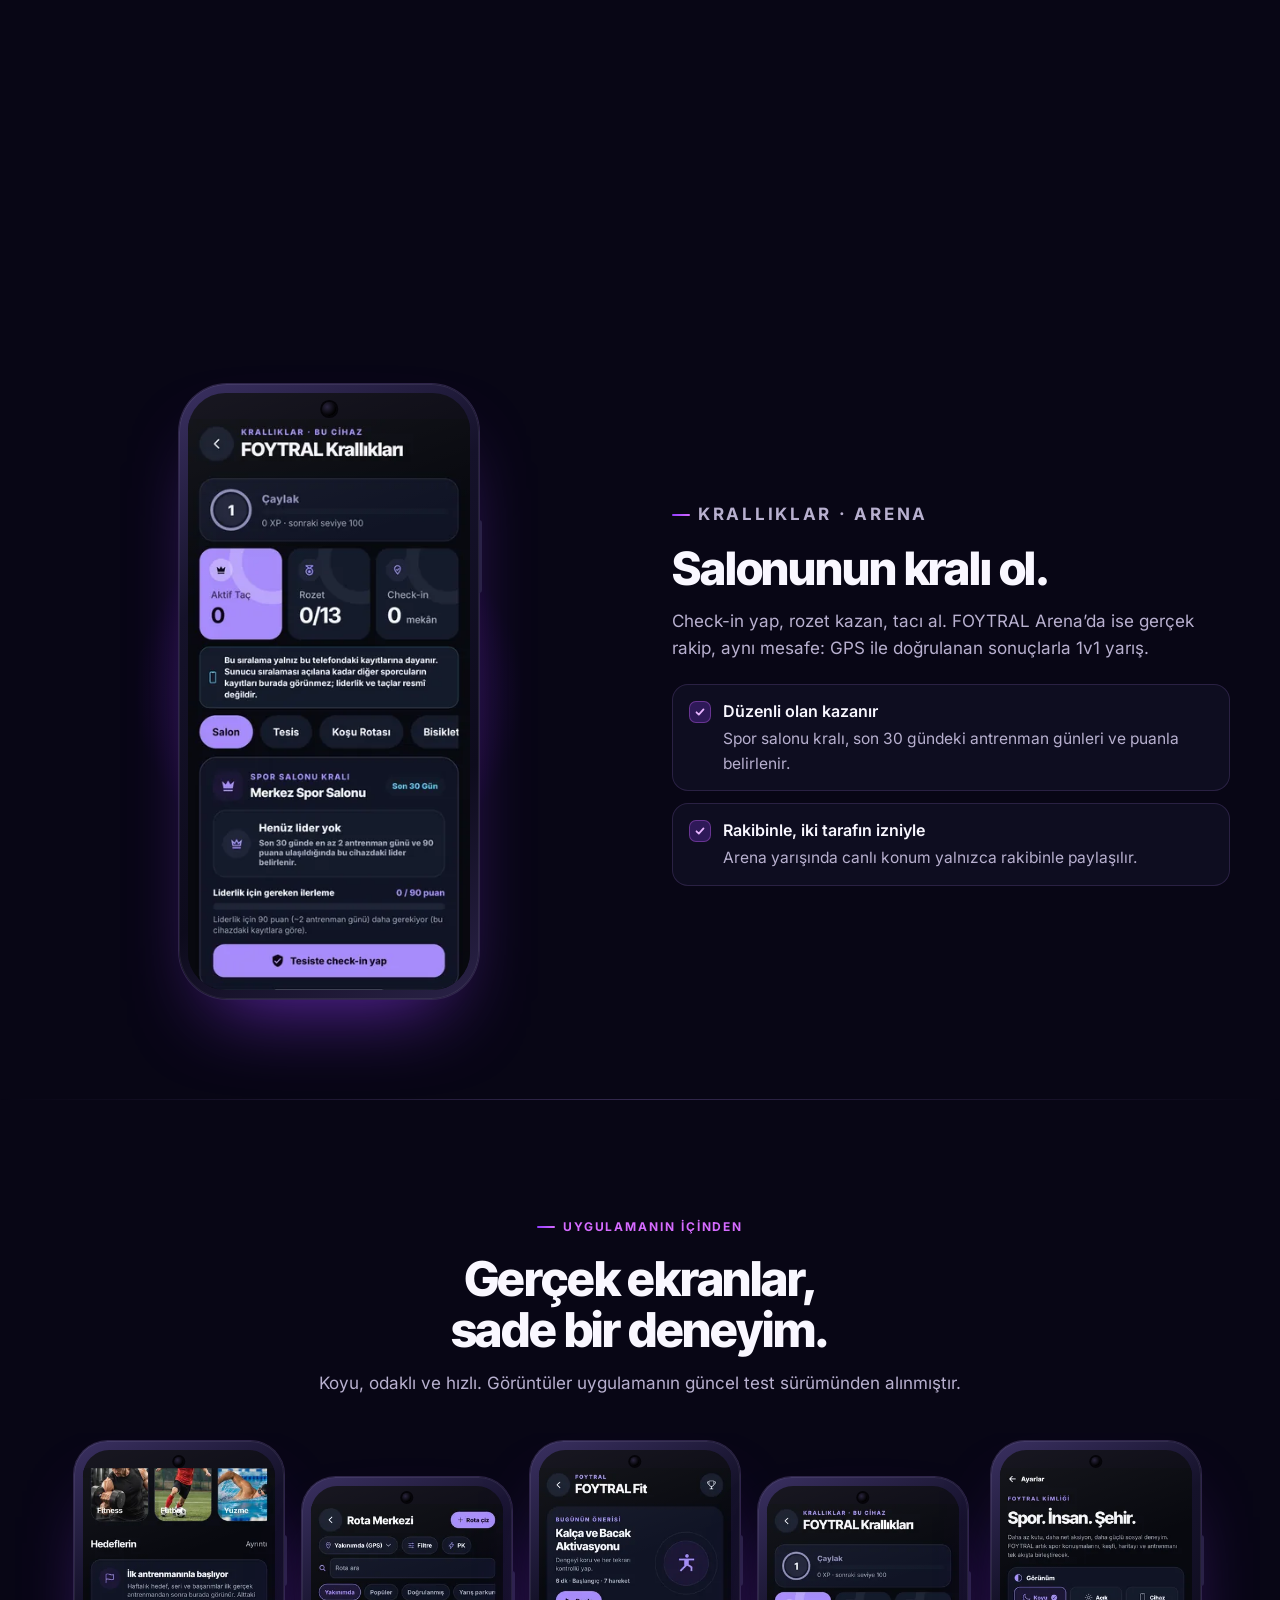
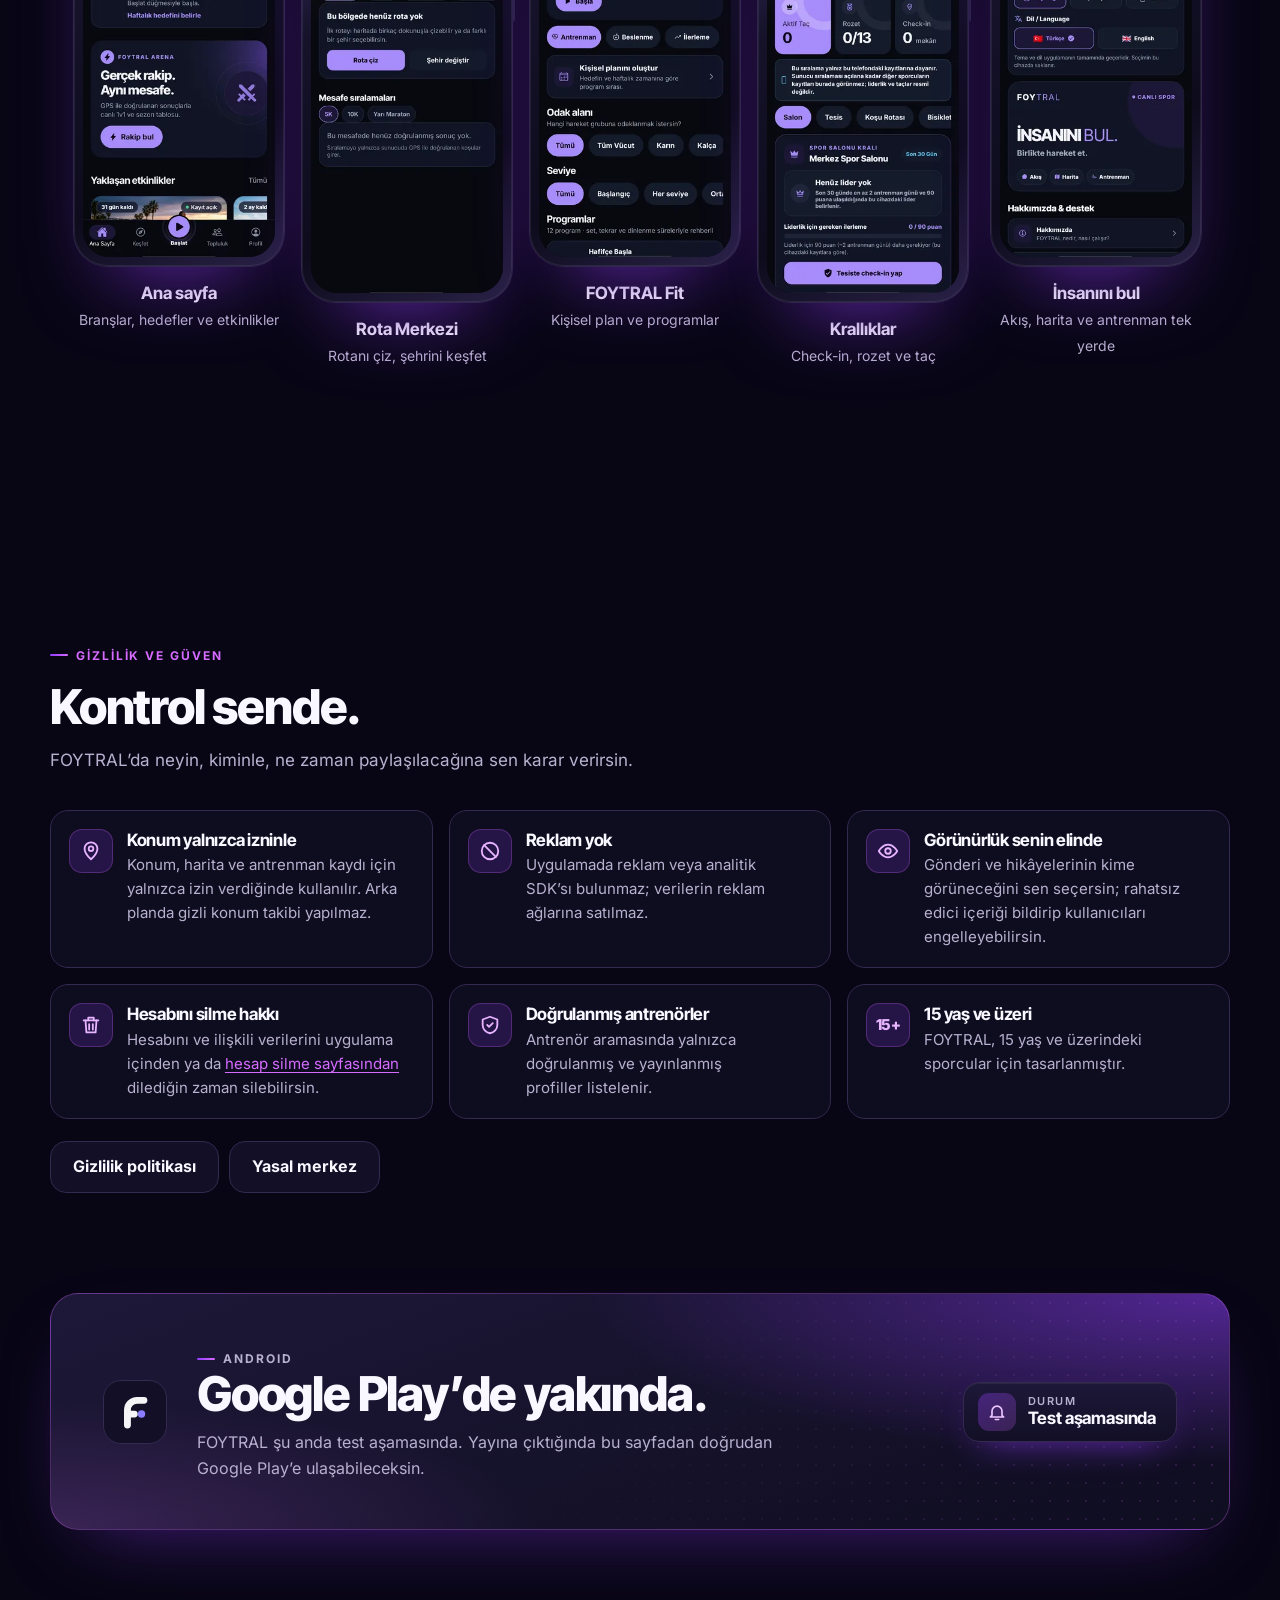
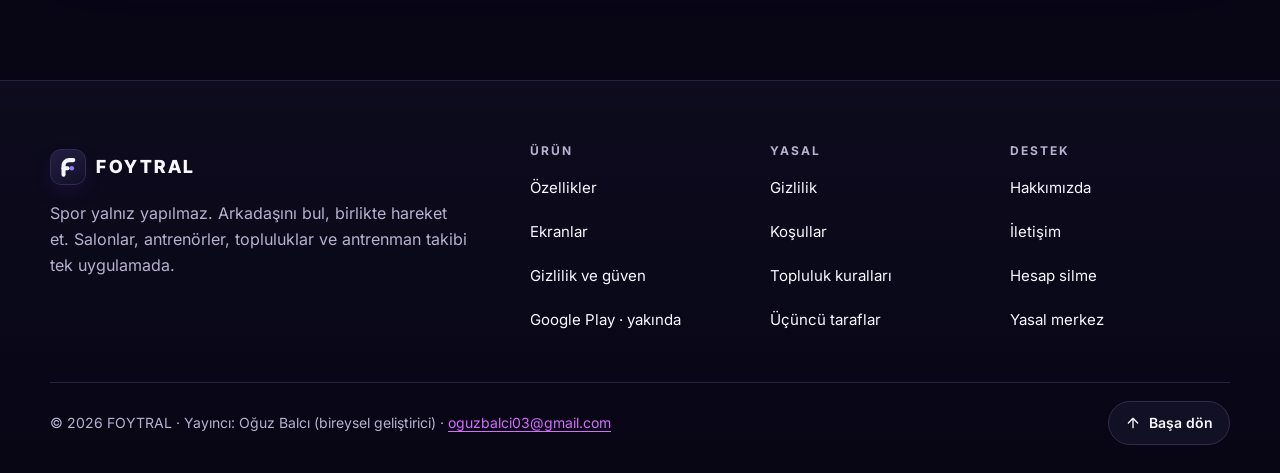
==== commit 62085b57: "FOYTRAL web: yeni tasarim yayini" ====
--- a/index.html
+++ b/index.html
@@ -273,7 +273,7 @@
       </div>
     </div>
     <div class="footer-bottom">
-      <p>© 2026 FOYTRAL · Yayıncı: __LEGAL_OPERATOR_NAME__ · <a href="mailto:__SUPPORT_EMAIL__">__SUPPORT_EMAIL__</a></p>
+      <p>© 2026 FOYTRAL · Yayıncı: Oğuz Balcı (bireysel geliştirici) · <a href="mailto:oguzbalci03@gmail.com">oguzbalci03@gmail.com</a></p>
       <a class="to-top" href="#top"><svg viewBox="0 0 24 24" fill="none" stroke="currentColor" stroke-width="2" stroke-linecap="round" stroke-linejoin="round" aria-hidden="true"><path d="M12 19V5M5 12l7-7 7 7"/></svg>Başa dön</a>
     </div>
   </div>
